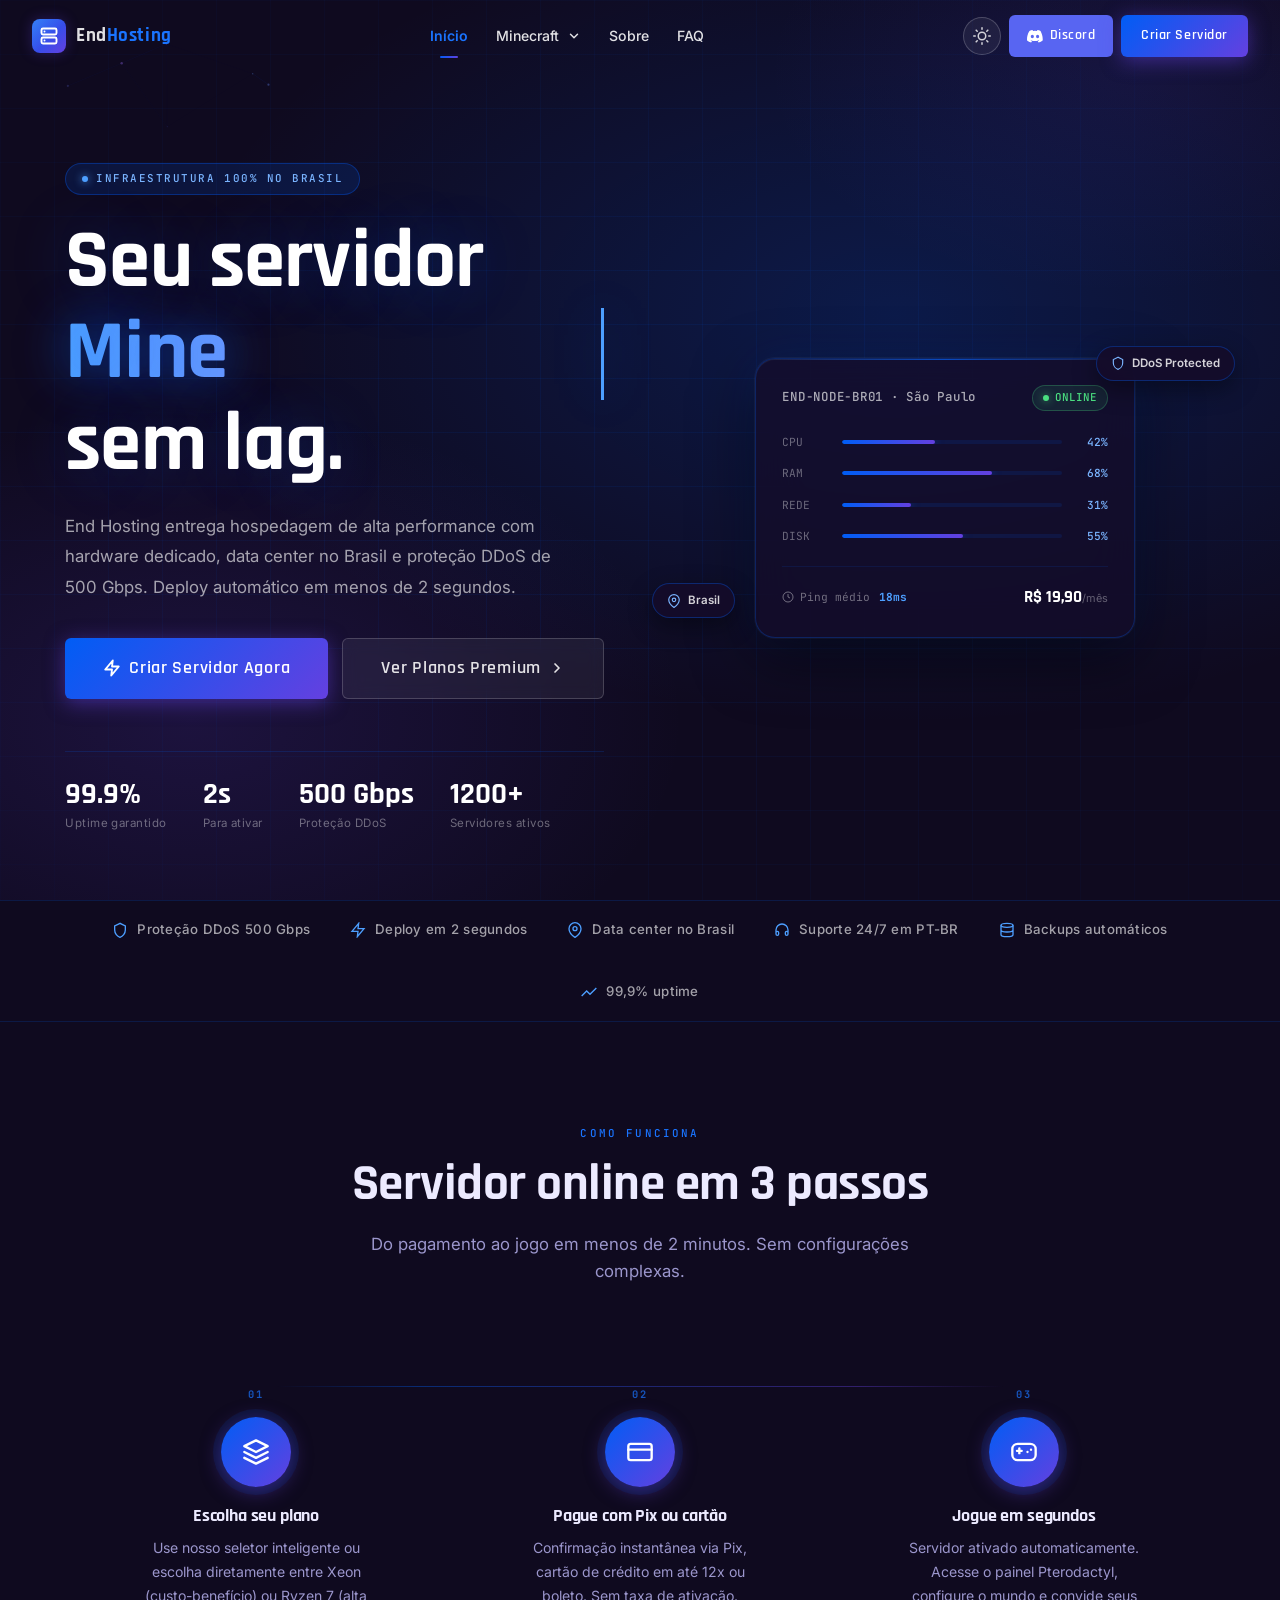
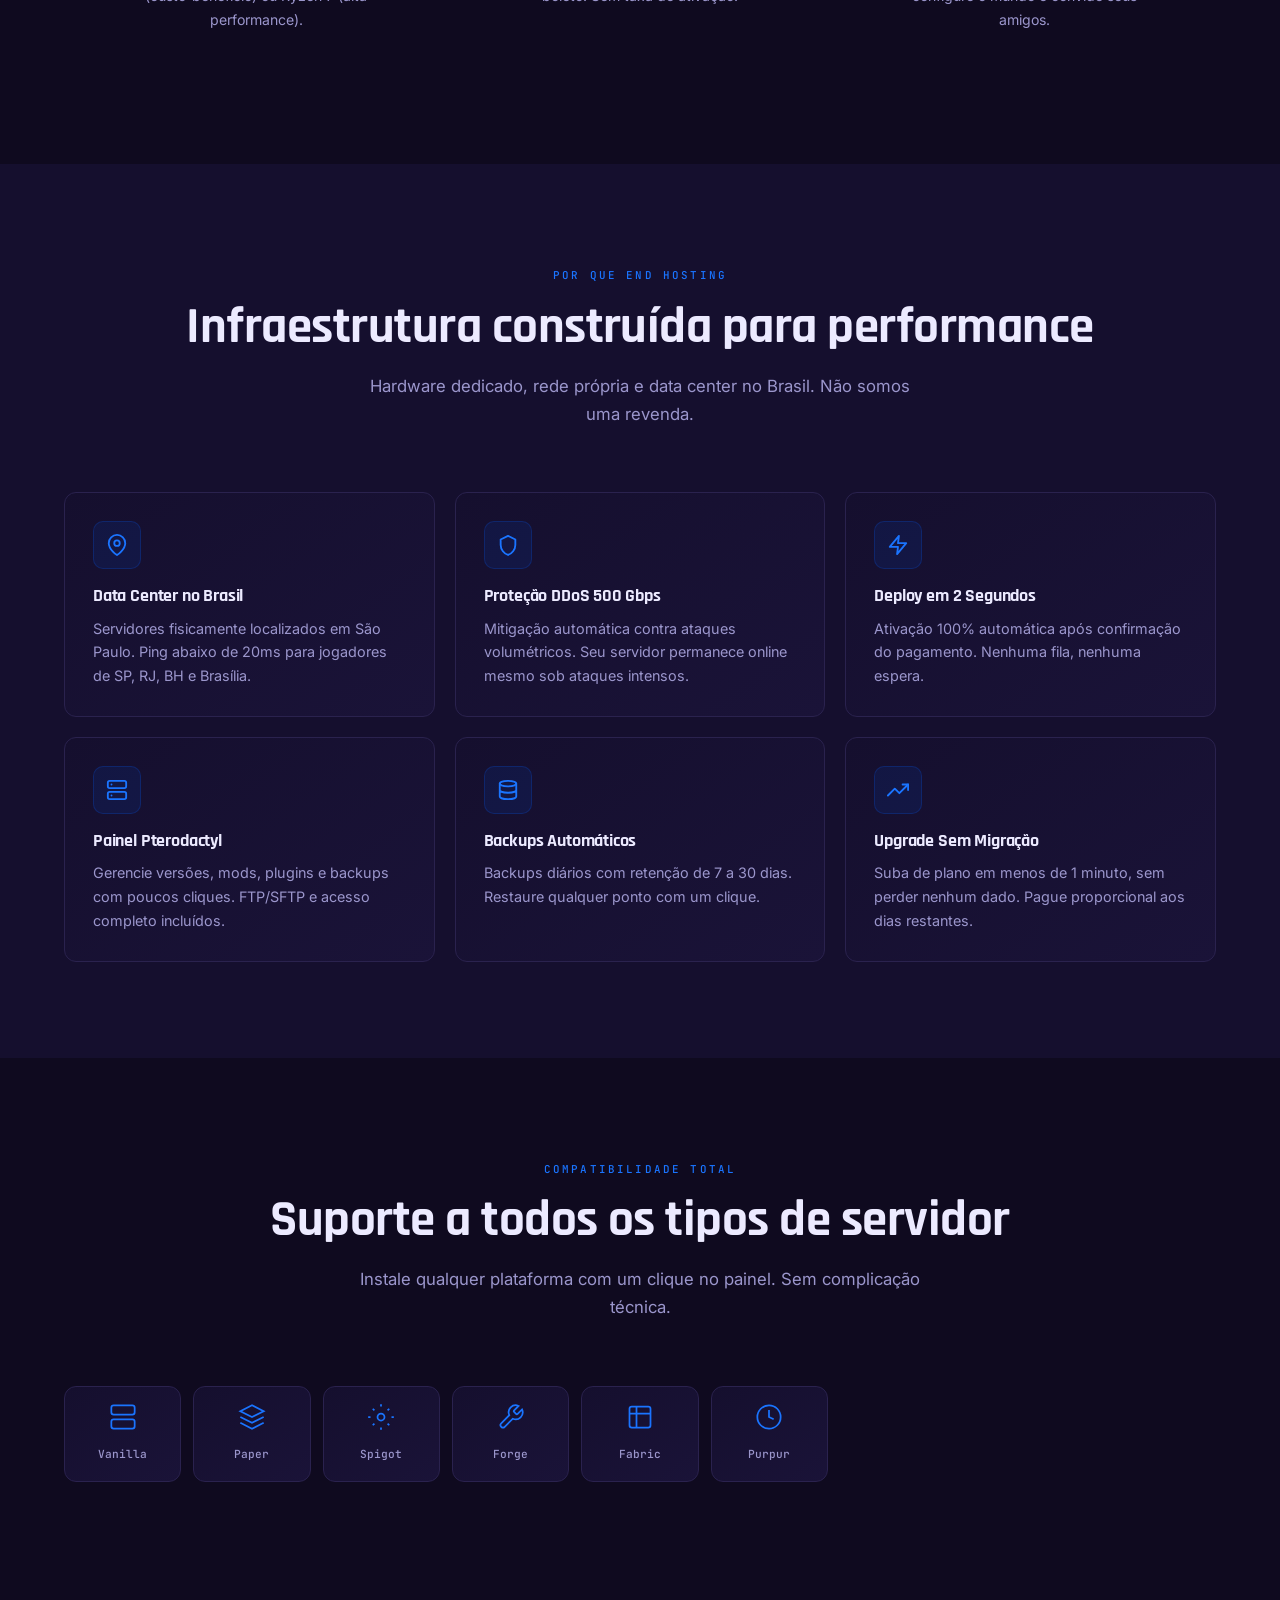
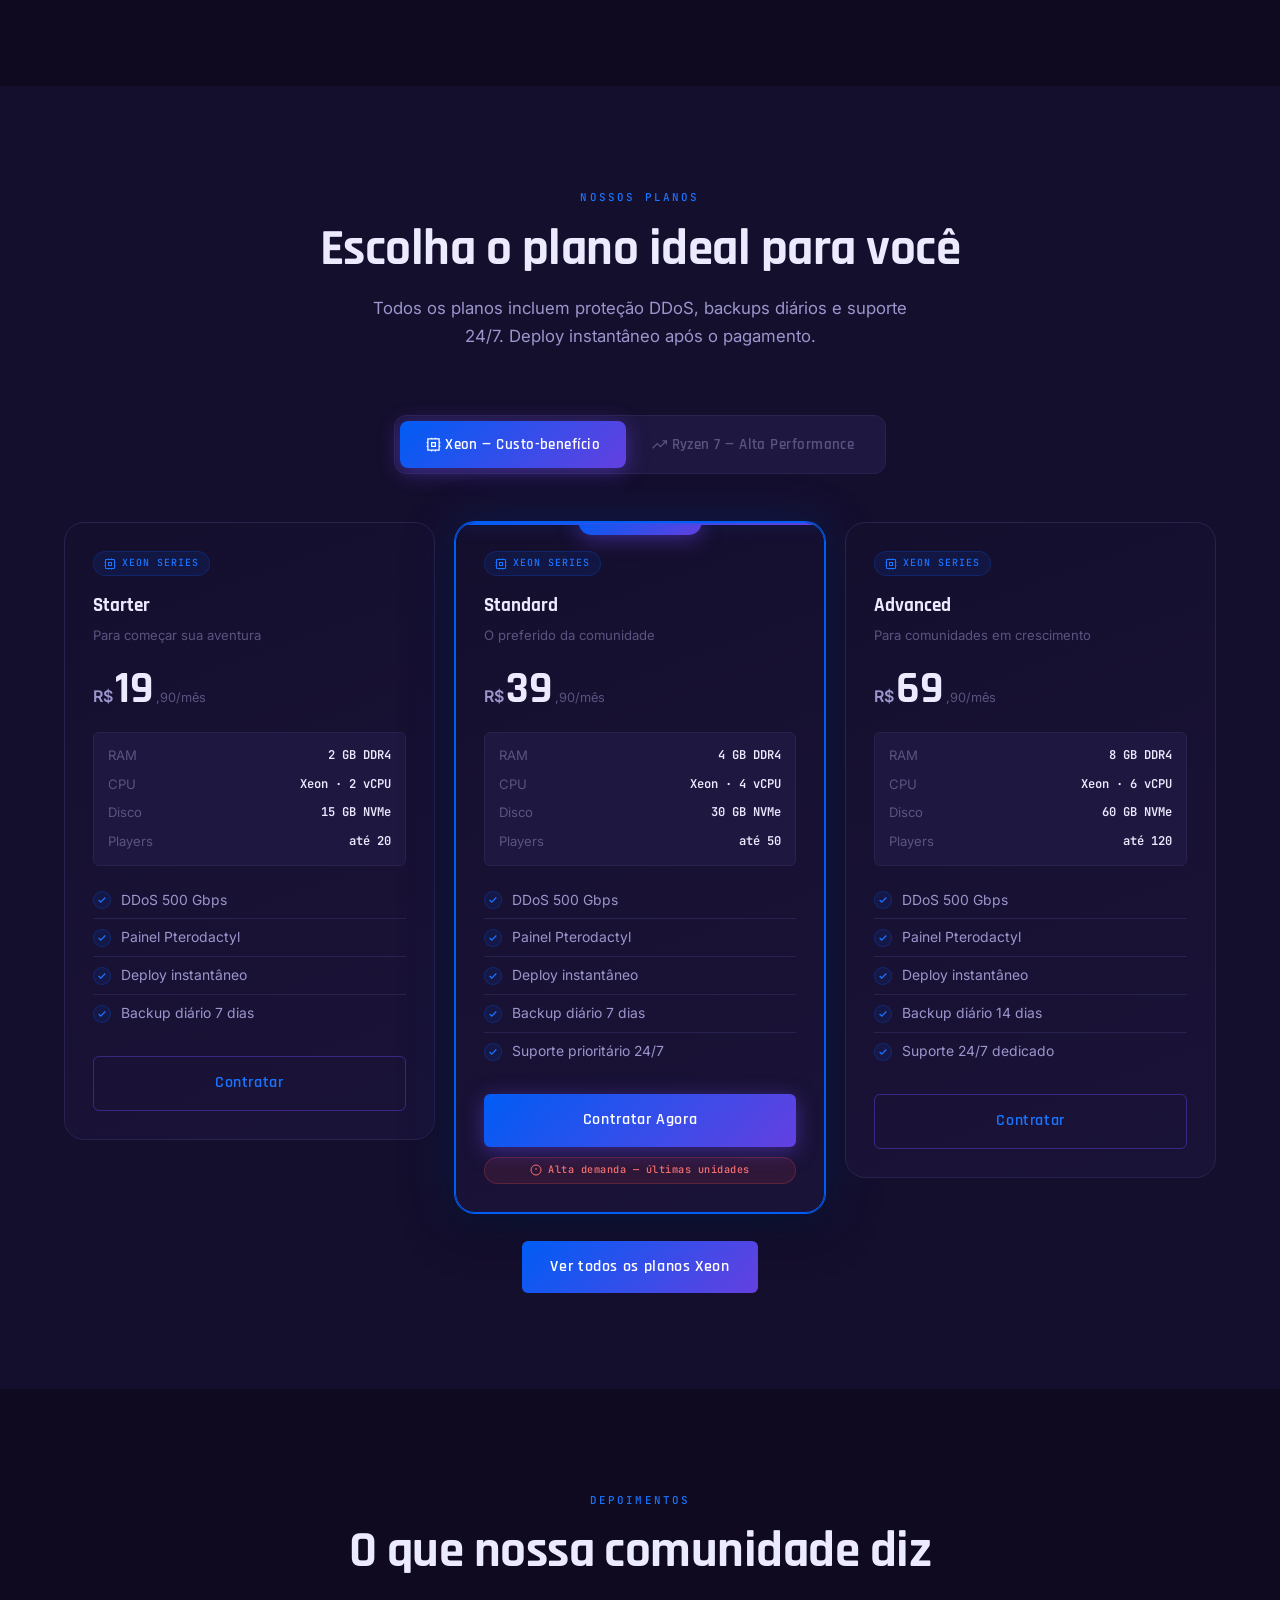
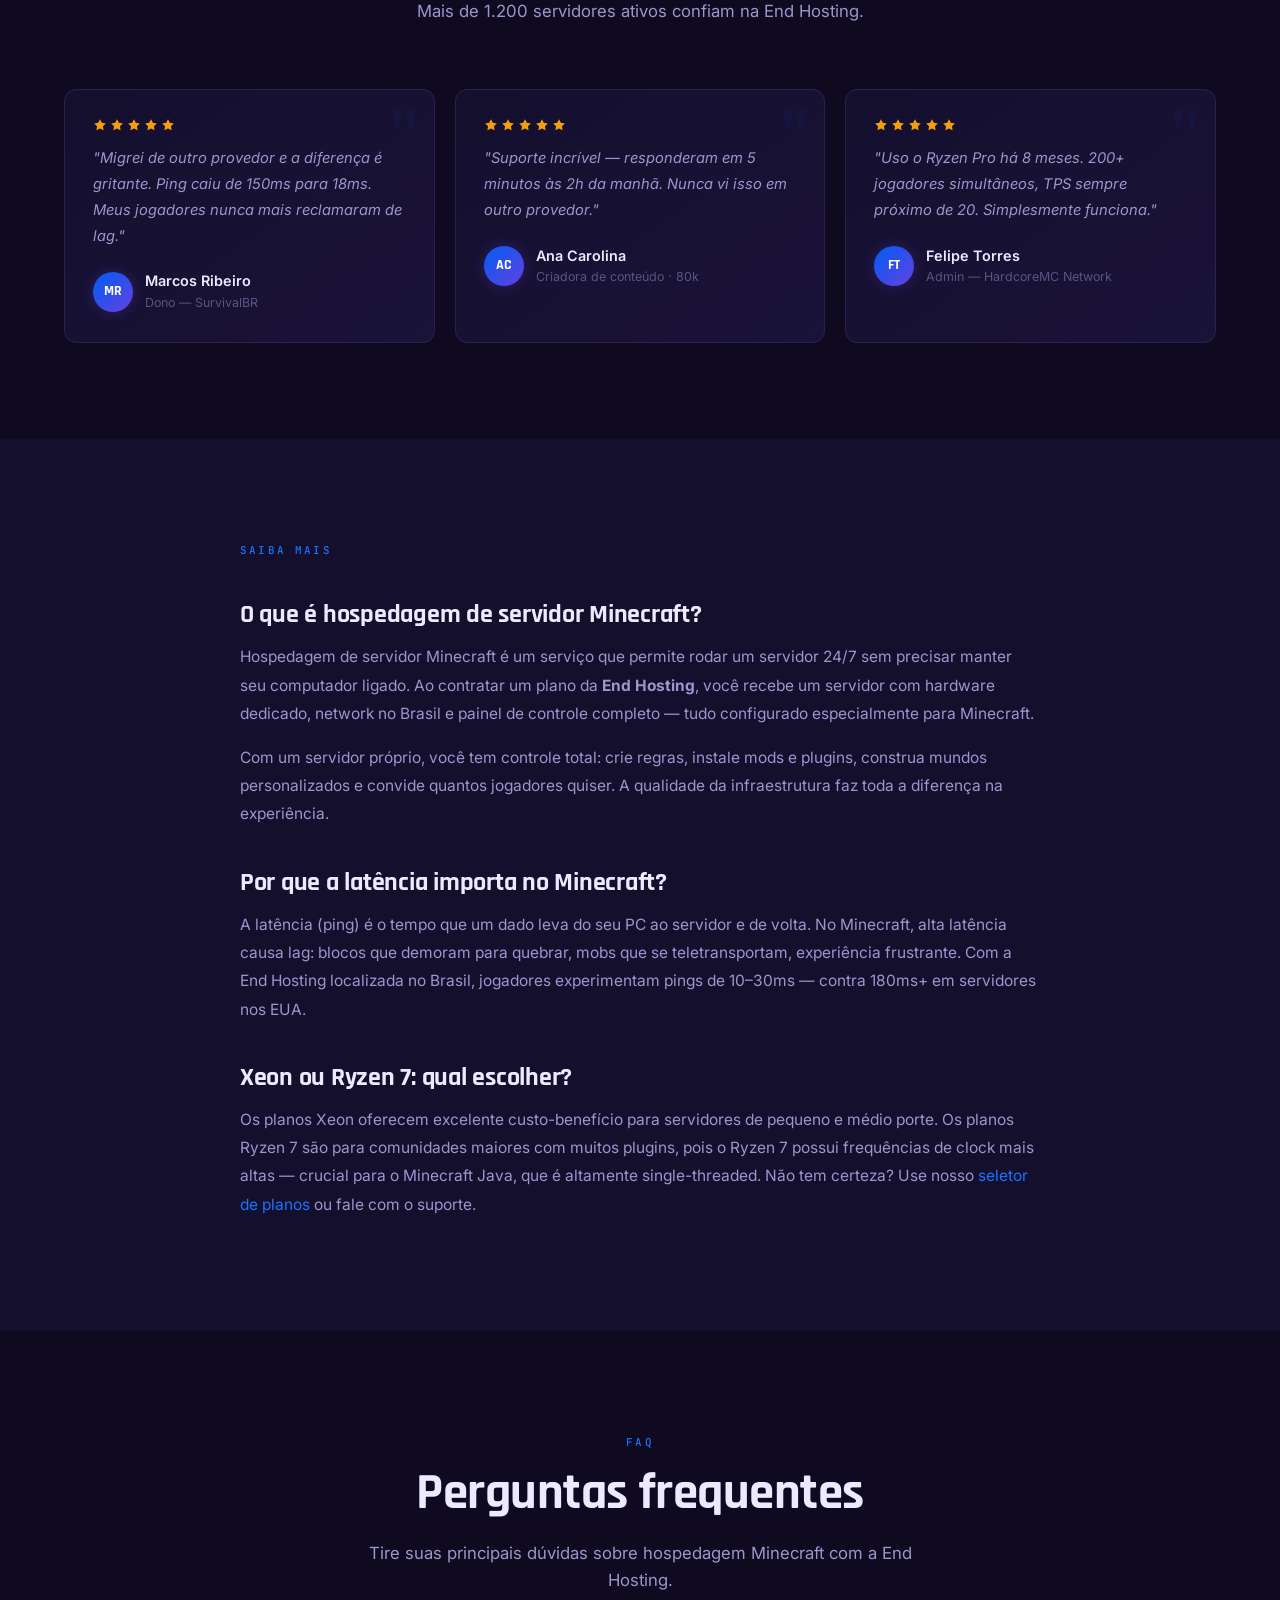
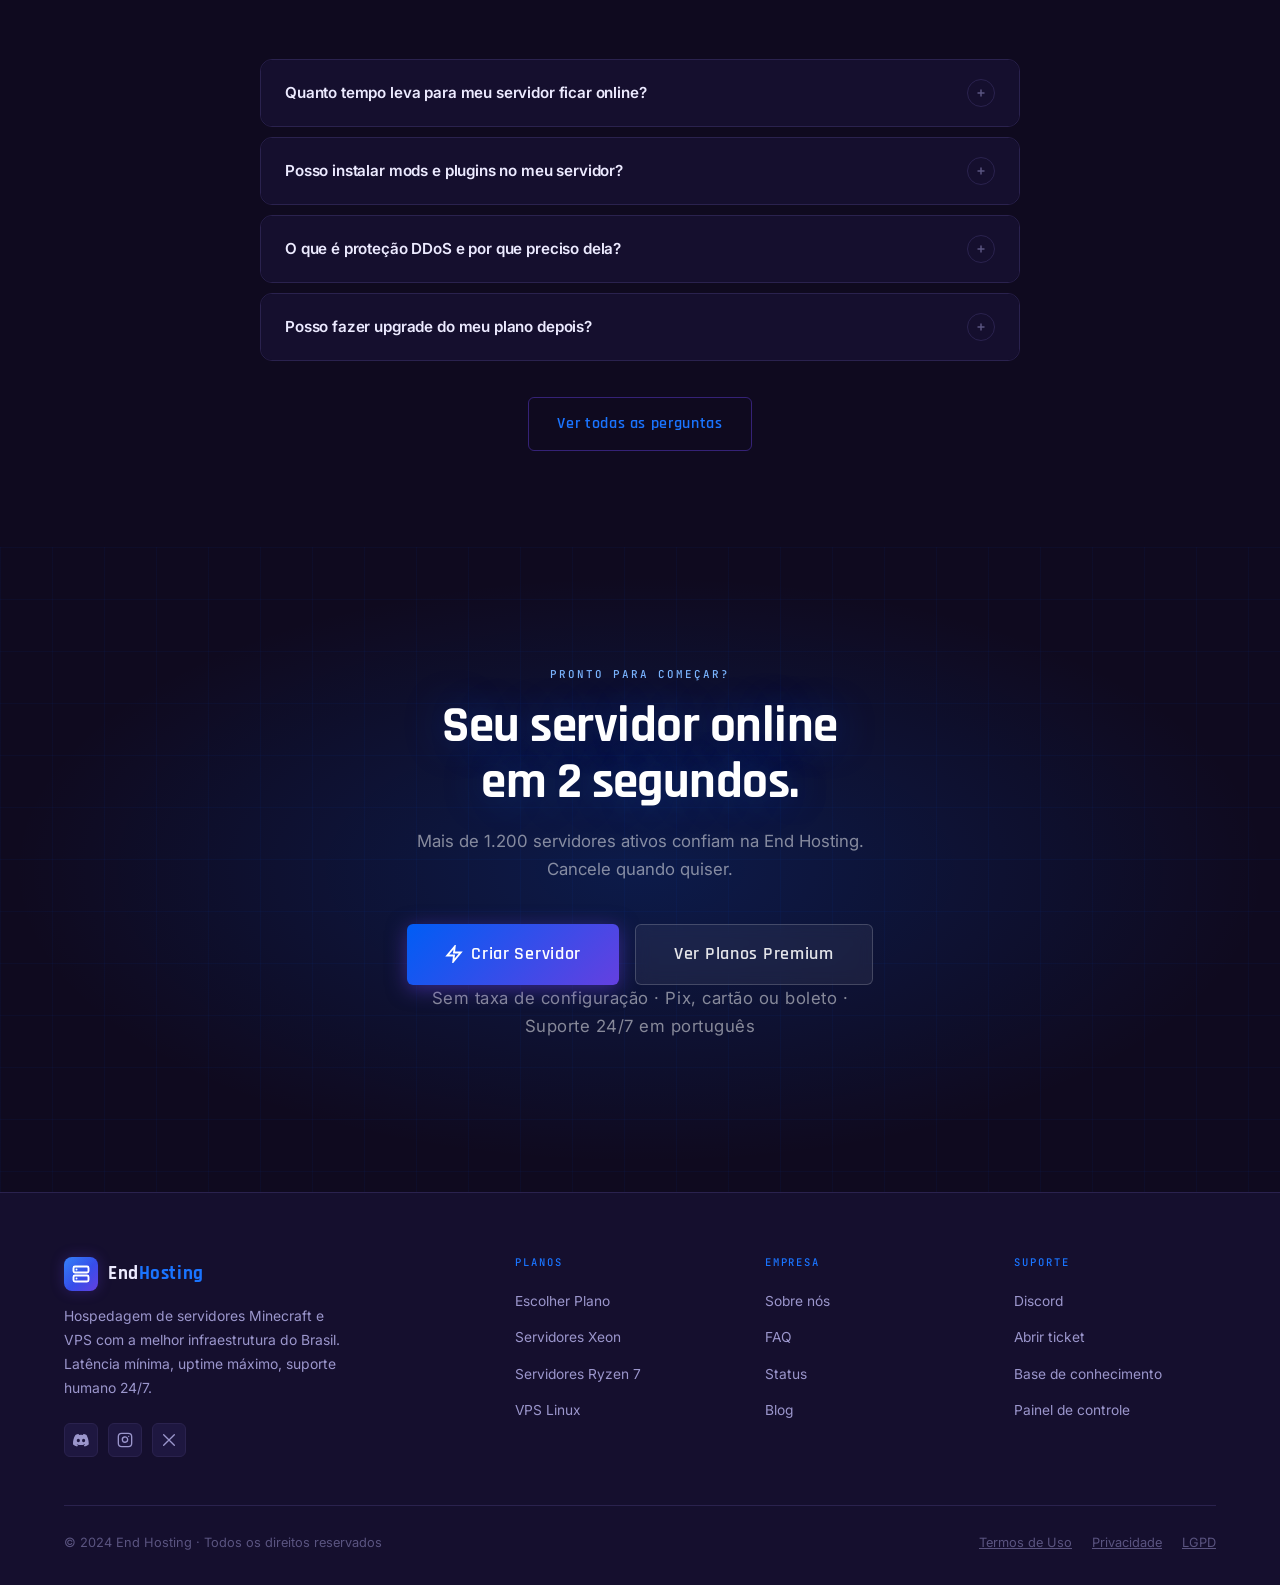
==== index.html @ ca413ace "Código inicial colocado o código gerado no claude + adicionar skill para facilitar o processo" ====
<!DOCTYPE html>
<html lang="pt-BR" data-theme="dark">
<head>
  <meta charset="UTF-8"/>
  <meta name="theme-color" content="#0f0a1f"/>
  <meta name="viewport" content="width=device-width, initial-scale=1.0"/>
  <title>End Hosting — Hospedagem de Servidores Minecraft e VPS no Brasil</title>
  <meta name="description" content="End Hosting oferece hospedagem de servidores Minecraft e VPS de alta performance no Brasil. Baixa latência, proteção DDoS 500 Gbps, deploy em 2 segundos. Comece agora."/>
  <meta name="keywords" content="hospedagem minecraft, servidor minecraft brasil, VPS brasil, hosting minecraft, end hosting"/>
  <meta property="og:title" content="End Hosting — Hospedagem Minecraft e VPS no Brasil"/>
  <meta property="og:description" content="Infraestrutura premium para servidores Minecraft e VPS com baixa latência no Brasil."/>
  <meta property="og:type" content="website"/>
  <link rel="canonical" href="https://endhosting.com.br/"/>
  <link rel="preconnect" href="https://fonts.googleapis.com"/>
  <link rel="preconnect" href="https://fonts.gstatic.com" crossorigin/>
  <link rel="stylesheet" href="css/style.css"/>
  <script type="application/ld+json">
  {
    "@context": "https://schema.org",
    "@type": "Organization",
    "name": "End Hosting",
    "url": "https://endhosting.com.br",
    "description": "Hospedagem de servidores Minecraft e VPS de alta performance no Brasil. Baixa latência, proteção DDoS 500 Gbps e deploy em 2 segundos.",
    "foundingDate": "2020",
    "areaServed": "BR",
    "contactPoint": {
      "@type": "ContactPoint",
      "contactType": "customer support",
      "availableLanguage": "Portuguese"
    },
    "sameAs": [
      "https://discord.gg/endhosting",
      "https://instagram.com/endhosting"
    ]
  }
  </script>
</head>
<body>

  <!-- Component slot: header loaded by JS -->
  <div id="scroll-bar" aria-hidden="true"></div>

<nav class="nav" role="navigation" aria-label="Navegação principal">
  <div class="nav-inner">

    <!-- Logo -->
    <a href="index.html" class="nav-logo" aria-label="End Hosting – Página inicial">
      <div class="nav-logo-mark" aria-hidden="true">
        <svg width="18" height="18" viewBox="0 0 24 24" fill="none" stroke="currentColor" stroke-width="2.5" stroke-linecap="round" stroke-linejoin="round">
          <rect x="2" y="2" width="20" height="8" rx="2"/><rect x="2" y="14" width="20" height="8" rx="2"/>
          <line x1="6" y1="6" x2="6.01" y2="6"/><line x1="6" y1="18" x2="6.01" y2="18"/>
        </svg>
      </div>
      <span class="nav-logo-text">End<span class="accent">Hosting</span></span>
    </a>

    <!-- Desktop links -->
    <ul class="nav-links" role="list">
      <li>
        <a href="index.html" class="nav-link">Início</a>
      </li>

      <!-- Dropdown: Hospedagem de Minecraft -->
      <li class="nav-dropdown">
        <a href="minecraft.html" class="nav-link" tabindex="0" aria-haspopup="true" aria-expanded="false">
          Minecraft
          <svg width="14" height="14" viewBox="0 0 24 24" fill="none" stroke="currentColor" stroke-width="2.5" stroke-linecap="round" stroke-linejoin="round" aria-hidden="true"><polyline points="6 9 12 15 18 9"/></svg>
        </a>
        <div class="dropdown-menu" role="menu">
          <a href="minecraft.html" class="dropdown-item" role="menuitem">
            <svg width="16" height="16" viewBox="0 0 24 24" fill="none" stroke="currentColor" stroke-width="2" stroke-linecap="round" stroke-linejoin="round"><path d="M21 10c0 7-9 13-9 13s-9-6-9-13a9 9 0 0 1 18 0z"/><circle cx="12" cy="10" r="3"/></svg>
            Escolher Plano
          </a>
          <div class="dropdown-divider"></div>
          <a href="planos-xeon.html" class="dropdown-item" role="menuitem">
            <svg width="16" height="16" viewBox="0 0 24 24" fill="none" stroke="currentColor" stroke-width="2" stroke-linecap="round" stroke-linejoin="round"><rect x="9" y="9" width="6" height="6"/><path d="M9 1v3M15 1v3M9 20v3M15 20v3M1 9h3M1 15h3M20 9h3M20 15h3M3 3l18 0 0 18H3z"/></svg>
            Planos Xeon
          </a>
          <a href="planos-ryzen7.html" class="dropdown-item" role="menuitem">
            <svg width="16" height="16" viewBox="0 0 24 24" fill="none" stroke="currentColor" stroke-width="2" stroke-linecap="round" stroke-linejoin="round"><polyline points="23 6 13.5 15.5 8.5 10.5 1 18"/><polyline points="17 6 23 6 23 12"/></svg>
            Planos Ryzen 7
          </a>
        </div>
      </li>

      <li><a href="sobre.html" class="nav-link">Sobre</a></li>
      <li><a href="faq.html"   class="nav-link">FAQ</a></li>
    </ul>

    <!-- Actions -->
    <div class="nav-actions">
      <button class="theme-btn" onclick="toggleTheme()" aria-label="Alternar tema">
        <svg width="18" height="18" viewBox="0 0 24 24" fill="none" stroke="currentColor" stroke-width="2" stroke-linecap="round" stroke-linejoin="round"><path d="M21 12.8A9 9 0 1 1 11.2 3a7 7 0 0 0 9.8 9.8z"/></svg>
      </button>

      <a href="https://discord.gg/endhosting" target="_blank" rel="noopener" class="btn-discord" aria-label="Entrar no Discord da End Hosting">
        <svg width="16" height="16" viewBox="0 0 24 24" fill="currentColor" aria-hidden="true"><path d="M20.3 4.4A19.2 19.2 0 0 0 15.6 3c-.2.4-.5 1-.7 1.4a17.8 17.8 0 0 0-5.8 0C8.9 4 8.5 3.4 8.3 3A19 19 0 0 0 3.7 4.4C.5 9.4-.3 14.2.1 18.9a19.4 19.4 0 0 0 6 3c.5-.7 1-1.4 1.3-2.2-.7-.3-1.4-.6-2-1l.5-.4c3.8 1.8 8 1.8 11.8 0l.5.4c-.7.4-1.3.8-2 1 .3.8.8 1.5 1.3 2.2 2.2-.7 4.3-1.8 6-3 .5-5.4-.9-10.1-3.2-14.5zM8 15.5c-1.3 0-2.3-1.2-2.3-2.6 0-1.4 1-2.6 2.3-2.6s2.3 1.1 2.3 2.6c0 1.4-1 2.6-2.3 2.6zm7.9 0c-1.3 0-2.3-1.2-2.3-2.6 0-1.4 1-2.6 2.3-2.6s2.3 1.1 2.3 2.6c0 1.4-1 2.6-2.3 2.6z"/></svg>
        Discord
      </a>

      <a href="minecraft.html" class="btn btn-primary btn-sm">Criar Servidor</a>

      <button class="hamburger" aria-expanded="false" aria-label="Abrir menu" aria-controls="mobile-menu">
        <span></span><span></span><span></span>
      </button>
    </div>
  </div>

  <!-- Mobile menu -->
  <nav class="mobile-menu" id="mobile-menu" aria-label="Menu mobile">
    <a href="index.html"         class="nav-link">Início</a>

    <div class="nav-link" style="cursor:default;opacity:0.55;font-size:0.72rem;letter-spacing:0.12em;text-transform:uppercase;font-family:'JetBrains Mono',monospace;padding:10px 16px 4px;">
      Minecraft
    </div>
    <div class="mobile-sub">
      <a href="minecraft.html"     class="nav-link">Escolher Plano</a>
      <a href="planos-xeon.html"   class="nav-link">Planos Xeon</a>
      <a href="planos-ryzen7.html" class="nav-link">Planos Ryzen 7</a>
    </div>

    <div class="mobile-menu-divider"></div>
    <a href="sobre.html"           class="nav-link">Sobre</a>
    <a href="faq.html"             class="nav-link">FAQ</a>

    <a href="https://discord.gg/endhosting" target="_blank" rel="noopener" class="btn-discord">
      <svg width="16" height="16" viewBox="0 0 24 24" fill="currentColor"><path d="M20.3 4.4A19.2 19.2 0 0 0 15.6 3c-.2.4-.5 1-.7 1.4a17.8 17.8 0 0 0-5.8 0C8.9 4 8.5 3.4 8.3 3A19 19 0 0 0 3.7 4.4C.5 9.4-.3 14.2.1 18.9a19.4 19.4 0 0 0 6 3c.5-.7 1-1.4 1.3-2.2-.7-.3-1.4-.6-2-1l.5-.4c3.8 1.8 8 1.8 11.8 0l.5.4c-.7.4-1.3.8-2 1 .3.8.8 1.5 1.3 2.2 2.2-.7 4.3-1.8 6-3 .5-5.4-.9-10.1-3.2-14.5zM8 15.5c-1.3 0-2.3-1.2-2.3-2.6 0-1.4 1-2.6 2.3-2.6s2.3 1.1 2.3 2.6c0 1.4-1 2.6-2.3 2.6zm7.9 0c-1.3 0-2.3-1.2-2.3-2.6 0-1.4 1-2.6 2.3-2.6s2.3 1.1 2.3 2.6c0 1.4-1 2.6-2.3 2.6z"/></svg>
      Entrar no Discord
    </a>
  </nav>
</nav>

  <!-- ════════════════════════════════════════
       HERO
  ════════════════════════════════════════ -->
  <section class="hero" aria-label="End Hosting — Hospedagem de alta performance">
    <canvas class="hero-canvas" id="hero-canvas" aria-hidden="true"></canvas>
    <div class="hero-grid" aria-hidden="true"></div>

    <div class="hero-content">
      <!-- Left -->
      <div class="hero-text">
        <div class="hero-eyebrow">
          <span class="dot" aria-hidden="true"></span>
          Infraestrutura 100% no Brasil
        </div>

        <h1>
          Seu servidor
          <span class="line-accent" id="typewriter">Minecraft</span>
          sem lag.
        </h1>

        <p class="hero-desc">
          End Hosting entrega hospedagem de alta performance com hardware dedicado, data center no Brasil e proteção DDoS de 500&nbsp;Gbps. Deploy automático em menos de 2&nbsp;segundos.
        </p>

        <div class="hero-actions">
          <a href="minecraft.html" class="btn btn-primary btn-lg">
            <svg width="18" height="18" viewBox="0 0 24 24" fill="none" stroke="currentColor" stroke-width="2.5" stroke-linecap="round" stroke-linejoin="round"><polygon points="13 2 3 14 12 14 11 22 21 10 12 10 13 2"/></svg>
            Criar Servidor Agora
          </a>
          <a href="planos-ryzen7.html" class="btn btn-ghost btn-lg">
            Ver Planos Premium
            <svg width="16" height="16" viewBox="0 0 24 24" fill="none" stroke="currentColor" stroke-width="2.5" stroke-linecap="round" stroke-linejoin="round"><polyline points="9 18 15 12 9 6"/></svg>
          </a>
        </div>

        <div class="hero-stats">
          <div class="hero-stat">
            <div class="hero-stat-value"><span data-count="99.9" data-suffix="%">0%</span></div>
            <div class="hero-stat-label">Uptime garantido</div>
          </div>
          <div class="hero-stat">
            <div class="hero-stat-value"><span data-count="2" data-suffix="s">&lt;2s</span></div>
            <div class="hero-stat-label">Para ativar</div>
          </div>
          <div class="hero-stat">
            <div class="hero-stat-value"><span data-count="500" data-suffix=" Gbps">0</span></div>
            <div class="hero-stat-label">Proteção DDoS</div>
          </div>
          <div class="hero-stat">
            <div class="hero-stat-value"><span data-count="1200" data-suffix="+">0+</span></div>
            <div class="hero-stat-label">Servidores ativos</div>
          </div>
        </div>
      </div>

      <!-- Right: server widget -->
      <div class="hero-visual" aria-hidden="true">
        <div class="server-widget">
          <div class="widget-head">
            <span class="widget-title">END-NODE-BR01 · São Paulo</span>
            <div class="widget-status">
              <span class="status-dot"></span> ONLINE
            </div>
          </div>
          <div class="widget-metrics">
            <div class="w-metric">
              <span class="w-metric-label">CPU</span>
              <div class="w-metric-bar"><div class="w-metric-fill" style="width:42%"></div></div>
              <span class="w-metric-val">42%</span>
            </div>
            <div class="w-metric">
              <span class="w-metric-label">RAM</span>
              <div class="w-metric-bar"><div class="w-metric-fill" style="width:68%"></div></div>
              <span class="w-metric-val">68%</span>
            </div>
            <div class="w-metric">
              <span class="w-metric-label">REDE</span>
              <div class="w-metric-bar"><div class="w-metric-fill" style="width:31%"></div></div>
              <span class="w-metric-val">31%</span>
            </div>
            <div class="w-metric">
              <span class="w-metric-label">DISK</span>
              <div class="w-metric-bar"><div class="w-metric-fill" style="width:55%"></div></div>
              <span class="w-metric-val">55%</span>
            </div>
          </div>
          <div class="widget-footer">
            <div class="widget-ping">
              <svg width="12" height="12" viewBox="0 0 24 24" fill="none" stroke="currentColor" stroke-width="2"><circle cx="12" cy="12" r="10"/><polyline points="12 6 12 12 16 14"/></svg>
              Ping médio <strong>18ms</strong>
            </div>
            <div class="widget-price">R$&nbsp;19,90<span>/mês</span></div>
          </div>
        </div>

        <div class="widget-float widget-float-1">
          <svg width="14" height="14" viewBox="0 0 24 24" fill="none" stroke="currentColor" stroke-width="2"><path d="M12 2L4 6v6c0 5 3.8 9.7 8 10.9C16.2 21.7 20 17 20 12V6L12 2z"/></svg>
          DDoS Protected
        </div>
        <div class="widget-float widget-float-2">
          <svg width="14" height="14" viewBox="0 0 24 24" fill="none" stroke="currentColor" stroke-width="2"><path d="M21 10c0 7-9 13-9 13s-9-6-9-13a9 9 0 0 1 18 0z"/><circle cx="12" cy="10" r="3"/></svg>
          Brasil
        </div>
      </div>
    </div>
  </section>

  <!-- Trust Bar -->
  <div class="trust-bar" role="complementary">
    <div class="container">
      <ul class="trust-items">
        <li class="trust-item">
          <svg width="16" height="16" viewBox="0 0 24 24" fill="none" stroke="currentColor" stroke-width="2"><path d="M12 2L4 6v6c0 5 3.8 9.7 8 10.9C16.2 21.7 20 17 20 12V6L12 2z"/></svg>
          Proteção DDoS 500 Gbps
        </li>
        <li class="trust-item">
          <svg width="16" height="16" viewBox="0 0 24 24" fill="none" stroke="currentColor" stroke-width="2"><polygon points="13 2 3 14 12 14 11 22 21 10 12 10 13 2"/></svg>
          Deploy em 2 segundos
        </li>
        <li class="trust-item">
          <svg width="16" height="16" viewBox="0 0 24 24" fill="none" stroke="currentColor" stroke-width="2"><path d="M21 10c0 7-9 13-9 13s-9-6-9-13a9 9 0 0 1 18 0z"/><circle cx="12" cy="10" r="3"/></svg>
          Data center no Brasil
        </li>
        <li class="trust-item">
          <svg width="16" height="16" viewBox="0 0 24 24" fill="none" stroke="currentColor" stroke-width="2"><path d="M3 18v-6a9 9 0 0 1 18 0v6M3 18a2 2 0 1 0 4 0v-2a2 2 0 1 0-4 0v2zm14-2a2 2 0 1 1 4 0v2a2 2 0 1 1-4 0v-2z"/></svg>
          Suporte 24/7 em PT-BR
        </li>
        <li class="trust-item">
          <svg width="16" height="16" viewBox="0 0 24 24" fill="none" stroke="currentColor" stroke-width="2"><ellipse cx="12" cy="5" rx="9" ry="3"/><path d="M3 5v14c0 1.7 4 3 9 3s9-1.3 9-3V5M3 12c0 1.7 4 3 9 3s9-1.3 9-3"/></svg>
          Backups automáticos
        </li>
        <li class="trust-item">
          <svg width="16" height="16" viewBox="0 0 24 24" fill="none" stroke="currentColor" stroke-width="2"><polyline points="23 6 13.5 15.5 8.5 10.5 1 18"/></svg>
          99,9% uptime
        </li>
      </ul>
    </div>
  </div>

  <!-- ════════════════════════════════════════
       HOW IT WORKS
  ════════════════════════════════════════ -->
  <section class="section" aria-labelledby="how-heading">
    <div class="container">
      <div class="section-header fade-up">
        <span class="label">Como funciona</span>
        <h2 id="how-heading">Servidor online em 3 passos</h2>
        <p>Do pagamento ao jogo em menos de 2 minutos. Sem configurações complexas.</p>
      </div>

      <div class="steps-grid stagger">
        <div class="step-card">
          <div class="step-num">01</div>
          <div class="step-icon">
            <svg width="28" height="28" viewBox="0 0 24 24" fill="none" stroke="currentColor" stroke-width="2" stroke-linecap="round" stroke-linejoin="round"><polygon points="12 2 2 7 12 12 22 7 12 2"/><polyline points="2 17 12 22 22 17"/><polyline points="2 12 12 17 22 12"/></svg>
          </div>
          <h3>Escolha seu plano</h3>
          <p>Use nosso seletor inteligente ou escolha diretamente entre Xeon (custo-benefício) ou Ryzen 7 (alta performance).</p>
        </div>
        <div class="step-card">
          <div class="step-num">02</div>
          <div class="step-icon">
            <svg width="28" height="28" viewBox="0 0 24 24" fill="none" stroke="currentColor" stroke-width="2" stroke-linecap="round" stroke-linejoin="round"><rect x="2" y="5" width="20" height="14" rx="2"/><line x1="2" y1="10" x2="22" y2="10"/></svg>
          </div>
          <h3>Pague com Pix ou cartão</h3>
          <p>Confirmação instantânea via Pix, cartão de crédito em até 12x ou boleto. Sem taxa de ativação.</p>
        </div>
        <div class="step-card">
          <div class="step-num">03</div>
          <div class="step-icon">
            <svg width="28" height="28" viewBox="0 0 24 24" fill="none" stroke="currentColor" stroke-width="2" stroke-linecap="round" stroke-linejoin="round"><line x1="6" y1="11" x2="10" y2="11"/><line x1="8" y1="9" x2="8" y2="13"/><line x1="15" y1="12" x2="15.01" y2="12"/><line x1="18" y1="10" x2="18.01" y2="10"/><path d="M17.3 5H6.7C4.1 5 2 7 2 9.5v5C2 17 4.1 19 6.7 19h10.6C19.9 19 22 17 22 14.5v-5C22 7 19.9 5 17.3 5z"/></svg>
          </div>
          <h3>Jogue em segundos</h3>
          <p>Servidor ativado automaticamente. Acesse o painel Pterodactyl, configure o mundo e convide seus amigos.</p>
        </div>
      </div>
    </div>
  </section>

  <!-- ════════════════════════════════════════
       BENEFITS
  ════════════════════════════════════════ -->
  <section class="section" style="background:var(--bg-surface)" aria-labelledby="benefits-heading">
    <div class="container">
      <div class="section-header fade-up">
        <span class="label">Por que End Hosting</span>
        <h2 id="benefits-heading">Infraestrutura construída para performance</h2>
        <p>Hardware dedicado, rede própria e data center no Brasil. Não somos uma revenda.</p>
      </div>

      <div class="features-grid stagger">
        <div class="feature-card">
          <div class="feature-icon">
            <svg width="22" height="22" viewBox="0 0 24 24" fill="none" stroke="currentColor" stroke-width="2" stroke-linecap="round" stroke-linejoin="round"><path d="M21 10c0 7-9 13-9 13s-9-6-9-13a9 9 0 0 1 18 0z"/><circle cx="12" cy="10" r="3"/></svg>
          </div>
          <h3>Data Center no Brasil</h3>
          <p>Servidores fisicamente localizados em São Paulo. Ping abaixo de 20ms para jogadores de SP, RJ, BH e Brasília.</p>
        </div>
        <div class="feature-card">
          <div class="feature-icon">
            <svg width="22" height="22" viewBox="0 0 24 24" fill="none" stroke="currentColor" stroke-width="2" stroke-linecap="round" stroke-linejoin="round"><path d="M12 2L4 6v6c0 5 3.8 9.7 8 10.9C16.2 21.7 20 17 20 12V6L12 2z"/></svg>
          </div>
          <h3>Proteção DDoS 500 Gbps</h3>
          <p>Mitigação automática contra ataques volumétricos. Seu servidor permanece online mesmo sob ataques intensos.</p>
        </div>
        <div class="feature-card">
          <div class="feature-icon">
            <svg width="22" height="22" viewBox="0 0 24 24" fill="none" stroke="currentColor" stroke-width="2" stroke-linecap="round" stroke-linejoin="round"><polygon points="13 2 3 14 12 14 11 22 21 10 12 10 13 2"/></svg>
          </div>
          <h3>Deploy em 2 Segundos</h3>
          <p>Ativação 100% automática após confirmação do pagamento. Nenhuma fila, nenhuma espera.</p>
        </div>
        <div class="feature-card">
          <div class="feature-icon">
            <svg width="22" height="22" viewBox="0 0 24 24" fill="none" stroke="currentColor" stroke-width="2" stroke-linecap="round" stroke-linejoin="round"><rect x="2" y="2" width="20" height="8" rx="2"/><rect x="2" y="14" width="20" height="8" rx="2"/><line x1="6" y1="6" x2="6.01" y2="6"/><line x1="6" y1="18" x2="6.01" y2="18"/></svg>
          </div>
          <h3>Painel Pterodactyl</h3>
          <p>Gerencie versões, mods, plugins e backups com poucos cliques. FTP/SFTP e acesso completo incluídos.</p>
        </div>
        <div class="feature-card">
          <div class="feature-icon">
            <svg width="22" height="22" viewBox="0 0 24 24" fill="none" stroke="currentColor" stroke-width="2" stroke-linecap="round" stroke-linejoin="round"><ellipse cx="12" cy="5" rx="9" ry="3"/><path d="M3 5v14c0 1.7 4 3 9 3s9-1.3 9-3V5M3 12c0 1.7 4 3 9 3s9-1.3 9-3"/></svg>
          </div>
          <h3>Backups Automáticos</h3>
          <p>Backups diários com retenção de 7 a 30 dias. Restaure qualquer ponto com um clique.</p>
        </div>
        <div class="feature-card">
          <div class="feature-icon">
            <svg width="22" height="22" viewBox="0 0 24 24" fill="none" stroke="currentColor" stroke-width="2" stroke-linecap="round" stroke-linejoin="round"><polyline points="23 6 13.5 15.5 8.5 10.5 1 18"/><polyline points="17 6 23 6 23 12"/></svg>
          </div>
          <h3>Upgrade Sem Migração</h3>
          <p>Suba de plano em menos de 1 minuto, sem perder nenhum dado. Pague proporcional aos dias restantes.</p>
        </div>
      </div>
    </div>
  </section>

  <!-- ════════════════════════════════════════
       COMPATIBILITY
  ════════════════════════════════════════ -->
  <section class="section" aria-labelledby="compat-heading">
    <div class="container">
      <div class="section-header fade-up">
        <span class="label">Compatibilidade Total</span>
        <h2 id="compat-heading">Suporte a todos os tipos de servidor</h2>
        <p>Instale qualquer plataforma com um clique no painel. Sem complicação técnica.</p>
      </div>
      <div class="compat-grid stagger">
        <div class="compat-card">
          <svg width="28" height="28" viewBox="0 0 24 24" fill="none" stroke="currentColor" stroke-width="1.5"><rect x="2" y="2" width="20" height="8" rx="2"/><rect x="2" y="14" width="20" height="8" rx="2"/></svg>
          <span>Vanilla</span>
        </div>
        <div class="compat-card">
          <svg width="28" height="28" viewBox="0 0 24 24" fill="none" stroke="currentColor" stroke-width="1.5"><polygon points="12 2 2 7 12 12 22 7 12 2"/><polyline points="2 17 12 22 22 17"/><polyline points="2 12 12 17 22 12"/></svg>
          <span>Paper</span>
        </div>
        <div class="compat-card">
          <svg width="28" height="28" viewBox="0 0 24 24" fill="none" stroke="currentColor" stroke-width="1.5"><circle cx="12" cy="12" r="3"/><path d="M19.07 4.93l-1.41 1.41M4.93 4.93l1.41 1.41M4.93 19.07l1.41-1.41M19.07 19.07l-1.41-1.41M1 12h2M21 12h2M12 1v2M12 21v2"/></svg>
          <span>Spigot</span>
        </div>
        <div class="compat-card">
          <svg width="28" height="28" viewBox="0 0 24 24" fill="none" stroke="currentColor" stroke-width="1.5"><path d="M14.7 6.3a1 1 0 0 0 0 1.4l1.6 1.6a1 1 0 0 0 1.4 0l3.77-3.77a6 6 0 0 1-7.94 7.94l-6.91 6.91a2.12 2.12 0 0 1-3-3l6.91-6.91a6 6 0 0 1 7.94-7.94l-3.76 3.76z"/></svg>
          <span>Forge</span>
        </div>
        <div class="compat-card">
          <svg width="28" height="28" viewBox="0 0 24 24" fill="none" stroke="currentColor" stroke-width="1.5"><path d="M9 3H5a2 2 0 0 0-2 2v4m6-6h10a2 2 0 0 1 2 2v4M9 3v18m0 0h10a2 2 0 0 0 2-2V9M9 21H5a2 2 0 0 1-2-2V9m0 0h18"/></svg>
          <span>Fabric</span>
        </div>
        <div class="compat-card">
          <svg width="28" height="28" viewBox="0 0 24 24" fill="none" stroke="currentColor" stroke-width="1.5"><circle cx="12" cy="12" r="10"/><polyline points="12 6 12 12 16 14"/></svg>
          <span>Purpur</span>
        </div>
        <div class="compat-card">
          <svg width="28" height="28" viewBox="0 0 24 24" fill="none" stroke="currentColor" stroke-width="1.5"><circle cx="12" cy="12" r="10"/><line x1="2" y1="12" x2="22" y2="12"/><path d="M12 2a15.3 15.3 0 0 1 4 10 15.3 15.3 0 0 1-4 10 15.3 15.3 0 0 1-4-10 15.3 15.3 0 0 1 4-10z"/></svg>
          <span>BungeeCord</span>
        </div>
        <div class="compat-card">
          <svg width="28" height="28" viewBox="0 0 24 24" fill="none" stroke="currentColor" stroke-width="1.5"><path d="M22 12H2M22 12l-4-4M22 12l-4 4"/></svg>
          <span>Velocity</span>
        </div>
        <div class="compat-card">
          <svg width="28" height="28" viewBox="0 0 24 24" fill="none" stroke="currentColor" stroke-width="1.5"><rect x="2" y="3" width="20" height="14" rx="2"/><line x1="8" y1="21" x2="16" y2="21"/><line x1="12" y1="17" x2="12" y2="21"/></svg>
          <span>Bedrock</span>
        </div>
        <div class="compat-card">
          <svg width="28" height="28" viewBox="0 0 24 24" fill="none" stroke="currentColor" stroke-width="1.5"><path d="M12 22s8-4 8-10V5l-8-3-8 3v7c0 6 8 10 8 10z"/></svg>
          <span>NeoForge</span>
        </div>
        <div class="compat-card">
          <svg width="28" height="28" viewBox="0 0 24 24" fill="none" stroke="currentColor" stroke-width="1.5"><polyline points="16 18 22 12 16 6"/><polyline points="8 6 2 12 8 18"/></svg>
          <span>Waterfall</span>
        </div>
        <div class="compat-card compat-more">
          <svg width="22" height="22" viewBox="0 0 24 24" fill="none" stroke="currentColor" stroke-width="2"><circle cx="12" cy="12" r="10"/><line x1="12" y1="8" x2="12" y2="16"/><line x1="8" y1="12" x2="16" y2="12"/></svg>
          <span>Mais opções</span>
        </div>
      </div>
    </div>
  </section>

  <!-- ════════════════════════════════════════
       PLANS
  ════════════════════════════════════════ -->
  <section class="section" style="background:var(--bg-surface)" aria-labelledby="plans-heading">
    <div class="container">
      <div class="section-header fade-up">
        <span class="label">Nossos Planos</span>
        <h2 id="plans-heading">Escolha o plano ideal para você</h2>
        <p>Todos os planos incluem proteção DDoS, backups diários e suporte 24/7. Deploy instantâneo após o pagamento.</p>
      </div>

      <div class="plan-switcher fade-up">
        <button class="plan-tab active" data-target="xeon">
          <svg width="15" height="15" viewBox="0 0 24 24" fill="none" stroke="currentColor" stroke-width="2"><rect x="9" y="9" width="6" height="6"/><path d="M9 1v3M15 1v3M9 20v3M15 20v3M1 9h3M1 15h3M20 9h3M20 15h3M3 3l18 0 0 18H3z"/></svg>
          Xeon — Custo-benefício
        </button>
        <button class="plan-tab" data-target="ryzen">
          <svg width="15" height="15" viewBox="0 0 24 24" fill="none" stroke="currentColor" stroke-width="2"><polyline points="23 6 13.5 15.5 8.5 10.5 1 18"/><polyline points="17 6 23 6 23 12"/></svg>
          Ryzen 7 — Alta Performance
        </button>
      </div>

      <!-- Xeon group -->
      <div class="plan-group" data-group="xeon">
        <div class="plans-grid stagger">
          <div class="plan-card">
            <div class="plan-type">
              <svg width="12" height="12" viewBox="0 0 24 24" fill="none" stroke="currentColor" stroke-width="2"><rect x="9" y="9" width="6" height="6"/><path d="M9 1v3M15 1v3M9 20v3M15 20v3M1 9h3M1 15h3M20 9h3M20 15h3M3 3l18 0 0 18H3z"/></svg>
              Xeon Series
            </div>
            <div class="plan-name">Starter</div>
            <div class="plan-tag">Para começar sua aventura</div>
            <div class="plan-price"><span class="curr">R$</span><span class="amt">19</span><span class="per">,90/mês</span></div>
            <div class="plan-specs">
              <div class="spec-row"><span class="spec-k">RAM</span>     <span class="spec-v">2 GB DDR4</span></div>
              <div class="spec-row"><span class="spec-k">CPU</span>     <span class="spec-v">Xeon · 2 vCPU</span></div>
              <div class="spec-row"><span class="spec-k">Disco</span>  <span class="spec-v">15 GB NVMe</span></div>
              <div class="spec-row"><span class="spec-k">Players</span><span class="spec-v">até 20</span></div>
            </div>
            <ul class="plan-features">
              <li class="plan-feat"><span class="chk"><svg width="10" height="10" viewBox="0 0 24 24" fill="none" stroke="currentColor" stroke-width="3"><polyline points="20 6 9 17 4 12"/></svg></span>DDoS 500 Gbps</li>
              <li class="plan-feat"><span class="chk"><svg width="10" height="10" viewBox="0 0 24 24" fill="none" stroke="currentColor" stroke-width="3"><polyline points="20 6 9 17 4 12"/></svg></span>Painel Pterodactyl</li>
              <li class="plan-feat"><span class="chk"><svg width="10" height="10" viewBox="0 0 24 24" fill="none" stroke="currentColor" stroke-width="3"><polyline points="20 6 9 17 4 12"/></svg></span>Deploy instantâneo</li>
              <li class="plan-feat"><span class="chk"><svg width="10" height="10" viewBox="0 0 24 24" fill="none" stroke="currentColor" stroke-width="3"><polyline points="20 6 9 17 4 12"/></svg></span>Backup diário 7 dias</li>
            </ul>
            <a href="planos-xeon.html" class="btn btn-secondary btn-block">Contratar</a>
          </div>

          <div class="plan-card featured">
            <div class="plan-badge">Mais Popular</div>
            <div class="plan-type"><svg width="12" height="12" viewBox="0 0 24 24" fill="none" stroke="currentColor" stroke-width="2"><rect x="9" y="9" width="6" height="6"/><path d="M9 1v3M15 1v3M9 20v3M15 20v3M1 9h3M1 15h3M20 9h3M20 15h3M3 3l18 0 0 18H3z"/></svg>Xeon Series</div>
            <div class="plan-name">Standard</div>
            <div class="plan-tag">O preferido da comunidade</div>
            <div class="plan-price"><span class="curr">R$</span><span class="amt">39</span><span class="per">,90/mês</span></div>
            <div class="plan-specs">
              <div class="spec-row"><span class="spec-k">RAM</span>     <span class="spec-v">4 GB DDR4</span></div>
              <div class="spec-row"><span class="spec-k">CPU</span>     <span class="spec-v">Xeon · 4 vCPU</span></div>
              <div class="spec-row"><span class="spec-k">Disco</span>  <span class="spec-v">30 GB NVMe</span></div>
              <div class="spec-row"><span class="spec-k">Players</span><span class="spec-v">até 50</span></div>
            </div>
            <ul class="plan-features">
              <li class="plan-feat"><span class="chk"><svg width="10" height="10" viewBox="0 0 24 24" fill="none" stroke="currentColor" stroke-width="3"><polyline points="20 6 9 17 4 12"/></svg></span>DDoS 500 Gbps</li>
              <li class="plan-feat"><span class="chk"><svg width="10" height="10" viewBox="0 0 24 24" fill="none" stroke="currentColor" stroke-width="3"><polyline points="20 6 9 17 4 12"/></svg></span>Painel Pterodactyl</li>
              <li class="plan-feat"><span class="chk"><svg width="10" height="10" viewBox="0 0 24 24" fill="none" stroke="currentColor" stroke-width="3"><polyline points="20 6 9 17 4 12"/></svg></span>Deploy instantâneo</li>
              <li class="plan-feat"><span class="chk"><svg width="10" height="10" viewBox="0 0 24 24" fill="none" stroke="currentColor" stroke-width="3"><polyline points="20 6 9 17 4 12"/></svg></span>Backup diário 7 dias</li>
              <li class="plan-feat"><span class="chk"><svg width="10" height="10" viewBox="0 0 24 24" fill="none" stroke="currentColor" stroke-width="3"><polyline points="20 6 9 17 4 12"/></svg></span>Suporte prioritário 24/7</li>
            </ul>
            <a href="planos-xeon.html" class="btn btn-primary btn-block">Contratar Agora</a>
            <div class="urgency">
              <svg width="12" height="12" viewBox="0 0 24 24" fill="none" stroke="currentColor" stroke-width="2"><circle cx="12" cy="12" r="10"/><line x1="12" y1="8" x2="12" y2="12"/><line x1="12" y1="16" x2="12.01" y2="16"/></svg>
              Alta demanda — últimas unidades
            </div>
          </div>

          <div class="plan-card">
            <div class="plan-type"><svg width="12" height="12" viewBox="0 0 24 24" fill="none" stroke="currentColor" stroke-width="2"><rect x="9" y="9" width="6" height="6"/><path d="M9 1v3M15 1v3M9 20v3M15 20v3M1 9h3M1 15h3M20 9h3M20 15h3M3 3l18 0 0 18H3z"/></svg>Xeon Series</div>
            <div class="plan-name">Advanced</div>
            <div class="plan-tag">Para comunidades em crescimento</div>
            <div class="plan-price"><span class="curr">R$</span><span class="amt">69</span><span class="per">,90/mês</span></div>
            <div class="plan-specs">
              <div class="spec-row"><span class="spec-k">RAM</span>     <span class="spec-v">8 GB DDR4</span></div>
              <div class="spec-row"><span class="spec-k">CPU</span>     <span class="spec-v">Xeon · 6 vCPU</span></div>
              <div class="spec-row"><span class="spec-k">Disco</span>  <span class="spec-v">60 GB NVMe</span></div>
              <div class="spec-row"><span class="spec-k">Players</span><span class="spec-v">até 120</span></div>
            </div>
            <ul class="plan-features">
              <li class="plan-feat"><span class="chk"><svg width="10" height="10" viewBox="0 0 24 24" fill="none" stroke="currentColor" stroke-width="3"><polyline points="20 6 9 17 4 12"/></svg></span>DDoS 500 Gbps</li>
              <li class="plan-feat"><span class="chk"><svg width="10" height="10" viewBox="0 0 24 24" fill="none" stroke="currentColor" stroke-width="3"><polyline points="20 6 9 17 4 12"/></svg></span>Painel Pterodactyl</li>
              <li class="plan-feat"><span class="chk"><svg width="10" height="10" viewBox="0 0 24 24" fill="none" stroke="currentColor" stroke-width="3"><polyline points="20 6 9 17 4 12"/></svg></span>Deploy instantâneo</li>
              <li class="plan-feat"><span class="chk"><svg width="10" height="10" viewBox="0 0 24 24" fill="none" stroke="currentColor" stroke-width="3"><polyline points="20 6 9 17 4 12"/></svg></span>Backup diário 14 dias</li>
              <li class="plan-feat"><span class="chk"><svg width="10" height="10" viewBox="0 0 24 24" fill="none" stroke="currentColor" stroke-width="3"><polyline points="20 6 9 17 4 12"/></svg></span>Suporte 24/7 dedicado</li>
            </ul>
            <a href="planos-xeon.html" class="btn btn-secondary btn-block">Contratar</a>
          </div>
        </div>
        <div style="text-align:center;margin-top:28px;" class="fade-up">
          <a href="planos-xeon.html" class="btn btn-dark">Ver todos os planos Xeon</a>
        </div>
      </div>

      <!-- Ryzen group (hidden by default) -->
      <div class="plan-group" data-group="ryzen" style="display:none">
        <div class="plans-grid stagger">
          <div class="plan-card">
            <div class="plan-type"><svg width="12" height="12" viewBox="0 0 24 24" fill="none" stroke="currentColor" stroke-width="2"><polyline points="23 6 13.5 15.5 8.5 10.5 1 18"/></svg>Ryzen 7 Series</div>
            <div class="plan-name">Ryzen Starter</div>
            <div class="plan-tag">Performance premium acessível</div>
            <div class="plan-price"><span class="curr">R$</span><span class="amt">59</span><span class="per">,90/mês</span></div>
            <div class="plan-specs">
              <div class="spec-row"><span class="spec-k">RAM</span>     <span class="spec-v">4 GB DDR5</span></div>
              <div class="spec-row"><span class="spec-k">CPU</span>     <span class="spec-v">Ryzen 7 · 2 vCPU</span></div>
              <div class="spec-row"><span class="spec-k">Disco</span>  <span class="spec-v">40 GB NVMe Gen4</span></div>
              <div class="spec-row"><span class="spec-k">Players</span><span class="spec-v">até 60</span></div>
            </div>
            <ul class="plan-features">
              <li class="plan-feat"><span class="chk"><svg width="10" height="10" viewBox="0 0 24 24" fill="none" stroke="currentColor" stroke-width="3"><polyline points="20 6 9 17 4 12"/></svg></span>DDoS 500 Gbps</li>
              <li class="plan-feat"><span class="chk"><svg width="10" height="10" viewBox="0 0 24 24" fill="none" stroke="currentColor" stroke-width="3"><polyline points="20 6 9 17 4 12"/></svg></span>Ryzen 7 5.4GHz boost</li>
              <li class="plan-feat"><span class="chk"><svg width="10" height="10" viewBox="0 0 24 24" fill="none" stroke="currentColor" stroke-width="3"><polyline points="20 6 9 17 4 12"/></svg></span>RAM DDR5 alta velocidade</li>
              <li class="plan-feat"><span class="chk"><svg width="10" height="10" viewBox="0 0 24 24" fill="none" stroke="currentColor" stroke-width="3"><polyline points="20 6 9 17 4 12"/></svg></span>Backup diário 7 dias</li>
            </ul>
            <a href="planos-ryzen7.html" class="btn btn-secondary btn-block">Contratar</a>
          </div>

          <div class="plan-card featured">
            <div class="plan-badge">Alta Performance</div>
            <div class="plan-type"><svg width="12" height="12" viewBox="0 0 24 24" fill="none" stroke="currentColor" stroke-width="2"><polyline points="23 6 13.5 15.5 8.5 10.5 1 18"/></svg>Ryzen 7 Series</div>
            <div class="plan-name">Ryzen Pro</div>
            <div class="plan-tag">Favorito dos grandes servidores</div>
            <div class="plan-price"><span class="curr">R$</span><span class="amt">99</span><span class="per">,90/mês</span></div>
            <div class="plan-specs">
              <div class="spec-row"><span class="spec-k">RAM</span>     <span class="spec-v">8 GB DDR5</span></div>
              <div class="spec-row"><span class="spec-k">CPU</span>     <span class="spec-v">Ryzen 7 · 4 vCPU</span></div>
              <div class="spec-row"><span class="spec-k">Disco</span>  <span class="spec-v">80 GB NVMe Gen4</span></div>
              <div class="spec-row"><span class="spec-k">Players</span><span class="spec-v">até 150</span></div>
            </div>
            <ul class="plan-features">
              <li class="plan-feat"><span class="chk"><svg width="10" height="10" viewBox="0 0 24 24" fill="none" stroke="currentColor" stroke-width="3"><polyline points="20 6 9 17 4 12"/></svg></span>DDoS 500 Gbps</li>
              <li class="plan-feat"><span class="chk"><svg width="10" height="10" viewBox="0 0 24 24" fill="none" stroke="currentColor" stroke-width="3"><polyline points="20 6 9 17 4 12"/></svg></span>Ryzen 7 5.4GHz boost</li>
              <li class="plan-feat"><span class="chk"><svg width="10" height="10" viewBox="0 0 24 24" fill="none" stroke="currentColor" stroke-width="3"><polyline points="20 6 9 17 4 12"/></svg></span>IP dedicado incluído</li>
              <li class="plan-feat"><span class="chk"><svg width="10" height="10" viewBox="0 0 24 24" fill="none" stroke="currentColor" stroke-width="3"><polyline points="20 6 9 17 4 12"/></svg></span>Backup diário 14 dias</li>
              <li class="plan-feat"><span class="chk"><svg width="10" height="10" viewBox="0 0 24 24" fill="none" stroke="currentColor" stroke-width="3"><polyline points="20 6 9 17 4 12"/></svg></span>Suporte prioritário 24/7</li>
            </ul>
            <a href="planos-ryzen7.html" class="btn btn-primary btn-block">Contratar Agora</a>
            <div class="urgency"><svg width="12" height="12" viewBox="0 0 24 24" fill="none" stroke="currentColor" stroke-width="2"><circle cx="12" cy="12" r="10"/><line x1="12" y1="8" x2="12" y2="12"/><line x1="12" y1="16" x2="12.01" y2="16"/></svg>Poucas vagas disponíveis</div>
          </div>

          <div class="plan-card">
            <div class="plan-type"><svg width="12" height="12" viewBox="0 0 24 24" fill="none" stroke="currentColor" stroke-width="2"><polyline points="23 6 13.5 15.5 8.5 10.5 1 18"/></svg>Ryzen 7 Series</div>
            <div class="plan-name">Ryzen Elite</div>
            <div class="plan-tag">Para networks e grandes comunidades</div>
            <div class="plan-price"><span class="curr">R$</span><span class="amt">179</span><span class="per">,90/mês</span></div>
            <div class="plan-specs">
              <div class="spec-row"><span class="spec-k">RAM</span>     <span class="spec-v">16 GB DDR5</span></div>
              <div class="spec-row"><span class="spec-k">CPU</span>     <span class="spec-v">Ryzen 7 · 8 vCPU</span></div>
              <div class="spec-row"><span class="spec-k">Disco</span>  <span class="spec-v">160 GB NVMe Gen4</span></div>
              <div class="spec-row"><span class="spec-k">Players</span><span class="spec-v">300+</span></div>
            </div>
            <ul class="plan-features">
              <li class="plan-feat"><span class="chk"><svg width="10" height="10" viewBox="0 0 24 24" fill="none" stroke="currentColor" stroke-width="3"><polyline points="20 6 9 17 4 12"/></svg></span>DDoS 500 Gbps</li>
              <li class="plan-feat"><span class="chk"><svg width="10" height="10" viewBox="0 0 24 24" fill="none" stroke="currentColor" stroke-width="3"><polyline points="20 6 9 17 4 12"/></svg></span>Ryzen 7 5.4GHz boost</li>
              <li class="plan-feat"><span class="chk"><svg width="10" height="10" viewBox="0 0 24 24" fill="none" stroke="currentColor" stroke-width="3"><polyline points="20 6 9 17 4 12"/></svg></span>2 IPs dedicados</li>
              <li class="plan-feat"><span class="chk"><svg width="10" height="10" viewBox="0 0 24 24" fill="none" stroke="currentColor" stroke-width="3"><polyline points="20 6 9 17 4 12"/></svg></span>Backup diário 30 dias</li>
              <li class="plan-feat"><span class="chk"><svg width="10" height="10" viewBox="0 0 24 24" fill="none" stroke="currentColor" stroke-width="3"><polyline points="20 6 9 17 4 12"/></svg></span>Gerente de conta exclusivo</li>
            </ul>
            <a href="planos-ryzen7.html" class="btn btn-secondary btn-block">Contratar</a>
          </div>
        </div>
        <div style="text-align:center;margin-top:28px;" class="fade-up">
          <a href="planos-ryzen7.html" class="btn btn-dark">Ver todos os planos Ryzen 7</a>
        </div>
      </div>
    </div>
  </section>

  <!-- ════════════════════════════════════════
       TESTIMONIALS
  ════════════════════════════════════════ -->
  <section class="section" aria-labelledby="testimonials-heading">
    <div class="container">
      <div class="section-header fade-up">
        <span class="label">Depoimentos</span>
        <h2 id="testimonials-heading">O que nossa comunidade diz</h2>
        <p>Mais de 1.200 servidores ativos confiam na End Hosting.</p>
      </div>
      <div class="testimonials-grid stagger">
        <div class="testimonial-card">
          <div class="stars">
            <svg width="14" height="14" viewBox="0 0 24 24" fill="currentColor"><polygon points="12 2 15.1 8.3 22 9.3 17 14.1 18.2 21 12 17.8 5.8 21 7 14.1 2 9.3 8.9 8.3 12 2"/></svg>
            <svg width="14" height="14" viewBox="0 0 24 24" fill="currentColor"><polygon points="12 2 15.1 8.3 22 9.3 17 14.1 18.2 21 12 17.8 5.8 21 7 14.1 2 9.3 8.9 8.3 12 2"/></svg>
            <svg width="14" height="14" viewBox="0 0 24 24" fill="currentColor"><polygon points="12 2 15.1 8.3 22 9.3 17 14.1 18.2 21 12 17.8 5.8 21 7 14.1 2 9.3 8.9 8.3 12 2"/></svg>
            <svg width="14" height="14" viewBox="0 0 24 24" fill="currentColor"><polygon points="12 2 15.1 8.3 22 9.3 17 14.1 18.2 21 12 17.8 5.8 21 7 14.1 2 9.3 8.9 8.3 12 2"/></svg>
            <svg width="14" height="14" viewBox="0 0 24 24" fill="currentColor"><polygon points="12 2 15.1 8.3 22 9.3 17 14.1 18.2 21 12 17.8 5.8 21 7 14.1 2 9.3 8.9 8.3 12 2"/></svg>
          </div>
          <p class="testimonial-text">"Migrei de outro provedor e a diferença é gritante. Ping caiu de 150ms para 18ms. Meus jogadores nunca mais reclamaram de lag."</p>
          <div class="t-author">
            <div class="t-avatar">MR</div>
            <div><div class="t-name">Marcos Ribeiro</div><div class="t-role">Dono — SurvivalBR</div></div>
          </div>
        </div>
        <div class="testimonial-card">
          <div class="stars">
            <svg width="14" height="14" viewBox="0 0 24 24" fill="currentColor"><polygon points="12 2 15.1 8.3 22 9.3 17 14.1 18.2 21 12 17.8 5.8 21 7 14.1 2 9.3 8.9 8.3 12 2"/></svg>
            <svg width="14" height="14" viewBox="0 0 24 24" fill="currentColor"><polygon points="12 2 15.1 8.3 22 9.3 17 14.1 18.2 21 12 17.8 5.8 21 7 14.1 2 9.3 8.9 8.3 12 2"/></svg>
            <svg width="14" height="14" viewBox="0 0 24 24" fill="currentColor"><polygon points="12 2 15.1 8.3 22 9.3 17 14.1 18.2 21 12 17.8 5.8 21 7 14.1 2 9.3 8.9 8.3 12 2"/></svg>
            <svg width="14" height="14" viewBox="0 0 24 24" fill="currentColor"><polygon points="12 2 15.1 8.3 22 9.3 17 14.1 18.2 21 12 17.8 5.8 21 7 14.1 2 9.3 8.9 8.3 12 2"/></svg>
            <svg width="14" height="14" viewBox="0 0 24 24" fill="currentColor"><polygon points="12 2 15.1 8.3 22 9.3 17 14.1 18.2 21 12 17.8 5.8 21 7 14.1 2 9.3 8.9 8.3 12 2"/></svg>
          </div>
          <p class="testimonial-text">"Suporte incrível — responderam em 5 minutos às 2h da manhã. Nunca vi isso em outro provedor."</p>
          <div class="t-author">
            <div class="t-avatar">AC</div>
            <div><div class="t-name">Ana Carolina</div><div class="t-role">Criadora de conteúdo · 80k</div></div>
          </div>
        </div>
        <div class="testimonial-card">
          <div class="stars">
            <svg width="14" height="14" viewBox="0 0 24 24" fill="currentColor"><polygon points="12 2 15.1 8.3 22 9.3 17 14.1 18.2 21 12 17.8 5.8 21 7 14.1 2 9.3 8.9 8.3 12 2"/></svg>
            <svg width="14" height="14" viewBox="0 0 24 24" fill="currentColor"><polygon points="12 2 15.1 8.3 22 9.3 17 14.1 18.2 21 12 17.8 5.8 21 7 14.1 2 9.3 8.9 8.3 12 2"/></svg>
            <svg width="14" height="14" viewBox="0 0 24 24" fill="currentColor"><polygon points="12 2 15.1 8.3 22 9.3 17 14.1 18.2 21 12 17.8 5.8 21 7 14.1 2 9.3 8.9 8.3 12 2"/></svg>
            <svg width="14" height="14" viewBox="0 0 24 24" fill="currentColor"><polygon points="12 2 15.1 8.3 22 9.3 17 14.1 18.2 21 12 17.8 5.8 21 7 14.1 2 9.3 8.9 8.3 12 2"/></svg>
            <svg width="14" height="14" viewBox="0 0 24 24" fill="currentColor"><polygon points="12 2 15.1 8.3 22 9.3 17 14.1 18.2 21 12 17.8 5.8 21 7 14.1 2 9.3 8.9 8.3 12 2"/></svg>
          </div>
          <p class="testimonial-text">"Uso o Ryzen Pro há 8 meses. 200+ jogadores simultâneos, TPS sempre próximo de 20. Simplesmente funciona."</p>
          <div class="t-author">
            <div class="t-avatar">FT</div>
            <div><div class="t-name">Felipe Torres</div><div class="t-role">Admin — HardcoreMC Network</div></div>
          </div>
        </div>
      </div>
    </div>
  </section>

  <!-- ════════════════════════════════════════
       SEO CONTENT
  ════════════════════════════════════════ -->
  <section class="section" style="background:var(--bg-surface)" aria-labelledby="content-heading">
    <div class="container">
      <div class="content-art">
        <div class="fade-up">
          <span class="label">Saiba mais</span>
          <h2 id="content-heading">O que é hospedagem de servidor Minecraft?</h2>
          <p>Hospedagem de servidor Minecraft é um serviço que permite rodar um servidor 24/7 sem precisar manter seu computador ligado. Ao contratar um plano da <strong>End Hosting</strong>, você recebe um servidor com hardware dedicado, network no Brasil e painel de controle completo — tudo configurado especialmente para Minecraft.</p>
          <p>Com um servidor próprio, você tem controle total: crie regras, instale mods e plugins, construa mundos personalizados e convide quantos jogadores quiser. A qualidade da infraestrutura faz toda a diferença na experiência.</p>
        </div>
        <div class="fade-up">
          <h2>Por que a latência importa no Minecraft?</h2>
          <p>A latência (ping) é o tempo que um dado leva do seu PC ao servidor e de volta. No Minecraft, alta latência causa lag: blocos que demoram para quebrar, mobs que se teletransportam, experiência frustrante. Com a End Hosting localizada no Brasil, jogadores experimentam pings de 10–30ms — contra 180ms+ em servidores nos EUA.</p>
        </div>
        <div class="fade-up">
          <h2>Xeon ou Ryzen 7: qual escolher?</h2>
          <p>Os planos Xeon oferecem excelente custo-benefício para servidores de pequeno e médio porte. Os planos Ryzen 7 são para comunidades maiores com muitos plugins, pois o Ryzen 7 possui frequências de clock mais altas — crucial para o Minecraft Java, que é altamente single-threaded. Não tem certeza? Use nosso <a href="minecraft.html" style="color:var(--blue-light)">seletor de planos</a> ou fale com o suporte.</p>
        </div>
      </div>
    </div>
  </section>

  <!-- ════════════════════════════════════════
       FAQ PREVIEW
  ════════════════════════════════════════ -->
  <section class="section" aria-labelledby="faq-home">
    <div class="container">
      <div class="section-header fade-up">
        <span class="label">FAQ</span>
        <h2 id="faq-home">Perguntas frequentes</h2>
        <p>Tire suas principais dúvidas sobre hospedagem Minecraft com a End Hosting.</p>
      </div>

      <div class="faq-list fade-up">
        <div class="faq-item">
          <div class="faq-q"><h4>Quanto tempo leva para meu servidor ficar online?</h4><div class="faq-icon-wrap"><svg width="12" height="12" viewBox="0 0 24 24" fill="none" stroke="currentColor" stroke-width="3"><line x1="12" y1="5" x2="12" y2="19"/><line x1="5" y1="12" x2="19" y2="12"/></svg></div></div>
          <div class="faq-a"><div class="faq-a-inner">Após a confirmação do pagamento, seu servidor é ativado automaticamente em menos de 2 segundos. Você receberá os dados de acesso por e-mail imediatamente. Pagamentos via Pix têm confirmação instantânea.</div></div>
        </div>
        <div class="faq-item">
          <div class="faq-q"><h4>Posso instalar mods e plugins no meu servidor?</h4><div class="faq-icon-wrap"><svg width="12" height="12" viewBox="0 0 24 24" fill="none" stroke="currentColor" stroke-width="3"><line x1="12" y1="5" x2="12" y2="19"/><line x1="5" y1="12" x2="19" y2="12"/></svg></div></div>
          <div class="faq-a"><div class="faq-a-inner">Sim! Nosso painel Pterodactyl suporta Paper, Spigot, Forge, Fabric e muito mais com um clique. Você tem acesso FTP/SFTP completo para enviar qualquer arquivo.</div></div>
        </div>
        <div class="faq-item">
          <div class="faq-q"><h4>O que é proteção DDoS e por que preciso dela?</h4><div class="faq-icon-wrap"><svg width="12" height="12" viewBox="0 0 24 24" fill="none" stroke="currentColor" stroke-width="3"><line x1="12" y1="5" x2="12" y2="19"/><line x1="5" y1="12" x2="19" y2="12"/></svg></div></div>
          <div class="faq-a"><div class="faq-a-inner">Um ataque DDoS tenta derrubar seu servidor enviando tráfego excessivo. Nossa proteção de 500 Gbps filtra o tráfego malicioso automaticamente, mantendo seu servidor online mesmo sob ataques intensos.</div></div>
        </div>
        <div class="faq-item">
          <div class="faq-q"><h4>Posso fazer upgrade do meu plano depois?</h4><div class="faq-icon-wrap"><svg width="12" height="12" viewBox="0 0 24 24" fill="none" stroke="currentColor" stroke-width="3"><line x1="12" y1="5" x2="12" y2="19"/><line x1="5" y1="12" x2="19" y2="12"/></svg></div></div>
          <div class="faq-a"><div class="faq-a-inner">Sim, o upgrade é feito pelo painel em menos de 1 minuto sem migração de dados. Você paga apenas a diferença proporcional dos dias restantes. Todos os arquivos são preservados.</div></div>
        </div>
      </div>

      <div style="text-align:center;margin-top:36px" class="fade-up">
        <a href="faq.html" class="btn btn-secondary">Ver todas as perguntas</a>
      </div>
    </div>
  </section>

  <!-- ════════════════════════════════════════
       FINAL CTA
  ════════════════════════════════════════ -->
  <section class="cta-section" aria-labelledby="cta-heading">
    <div class="container">
      <span class="label" style="color:#7ab4ff;letter-spacing:0.18em;">Pronto para começar?</span>
      <h2 id="cta-heading">Seu servidor online<br>em 2 segundos.</h2>
      <p>Mais de 1.200 servidores ativos confiam na End Hosting. Cancele quando quiser.</p>
      <div class="cta-actions">
        <a href="minecraft.html"     class="btn btn-primary btn-lg">
          <svg width="18" height="18" viewBox="0 0 24 24" fill="none" stroke="currentColor" stroke-width="2.5"><polygon points="13 2 3 14 12 14 11 22 21 10 12 10 13 2"/></svg>
          Criar Servidor
        </a>
        <a href="planos-ryzen7.html" class="btn btn-ghost btn-lg">Ver Planos Premium</a>
      </div>
      <p class="cta-fine">Sem taxa de configuração · Pix, cartão ou boleto · Suporte 24/7 em português</p>
    </div>
  </section>

  <!-- Component slot: footer -->
  <footer class="footer" role="contentinfo">
  <div class="container">
    <div class="footer-grid">

      <!-- Brand -->
      <div class="footer-brand">
        <a href="index.html" class="nav-logo" style="display:inline-flex;" aria-label="End Hosting">
          <div class="nav-logo-mark" aria-hidden="true">
            <svg width="18" height="18" viewBox="0 0 24 24" fill="none" stroke="currentColor" stroke-width="2.5" stroke-linecap="round" stroke-linejoin="round">
              <rect x="2" y="2" width="20" height="8" rx="2"/><rect x="2" y="14" width="20" height="8" rx="2"/>
              <line x1="6" y1="6" x2="6.01" y2="6"/><line x1="6" y1="18" x2="6.01" y2="18"/>
            </svg>
          </div>
          <span class="nav-logo-text">End<span class="accent">Hosting</span></span>
        </a>
        <p>Hospedagem de servidores Minecraft e VPS com a melhor infraestrutura do Brasil. Latência mínima, uptime máximo, suporte humano 24/7.</p>
        <div class="footer-socials">
          <a href="https://discord.gg/endhosting" target="_blank" rel="noopener" class="footer-soc" aria-label="Discord">
            <svg width="16" height="16" viewBox="0 0 24 24" fill="currentColor"><path d="M20.3 4.4A19.2 19.2 0 0 0 15.6 3c-.2.4-.5 1-.7 1.4a17.8 17.8 0 0 0-5.8 0C8.9 4 8.5 3.4 8.3 3A19 19 0 0 0 3.7 4.4C.5 9.4-.3 14.2.1 18.9a19.4 19.4 0 0 0 6 3c.5-.7 1-1.4 1.3-2.2-.7-.3-1.4-.6-2-1l.5-.4c3.8 1.8 8 1.8 11.8 0l.5.4c-.7.4-1.3.8-2 1 .3.8.8 1.5 1.3 2.2 2.2-.7 4.3-1.8 6-3 .5-5.4-.9-10.1-3.2-14.5zM8 15.5c-1.3 0-2.3-1.2-2.3-2.6 0-1.4 1-2.6 2.3-2.6s2.3 1.1 2.3 2.6c0 1.4-1 2.6-2.3 2.6zm7.9 0c-1.3 0-2.3-1.2-2.3-2.6 0-1.4 1-2.6 2.3-2.6s2.3 1.1 2.3 2.6c0 1.4-1 2.6-2.3 2.6z"/></svg>
          </a>
          <a href="https://instagram.com/endhosting" target="_blank" rel="noopener" class="footer-soc" aria-label="Instagram">
            <svg width="16" height="16" viewBox="0 0 24 24" fill="none" stroke="currentColor" stroke-width="2" stroke-linecap="round" stroke-linejoin="round"><rect x="2" y="2" width="20" height="20" rx="5"/><path d="M16 11.4a4 4 0 1 1-4.9-3.9 4 4 0 0 1 4.9 3.9z"/><line x1="17.5" y1="6.5" x2="17.51" y2="6.5"/></svg>
          </a>
          <a href="https://twitter.com/endhosting" target="_blank" rel="noopener" class="footer-soc" aria-label="Twitter/X">
            <svg width="16" height="16" viewBox="0 0 24 24" fill="none" stroke="currentColor" stroke-width="2" stroke-linecap="round" stroke-linejoin="round"><path d="M4 4l16 16M4 20L20 4"/></svg>
          </a>
        </div>
      </div>

      <!-- Planos -->
      <div class="footer-col">
        <h5>Planos</h5>
        <ul class="footer-links">
          <li><a href="minecraft.html"     class="footer-link">Escolher Plano</a></li>
          <li><a href="planos-xeon.html"   class="footer-link">Servidores Xeon</a></li>
          <li><a href="planos-ryzen7.html" class="footer-link">Servidores Ryzen 7</a></li>
          <li><a href="planos-xeon.html"   class="footer-link">VPS Linux</a></li>
        </ul>
      </div>

      <!-- Empresa -->
      <div class="footer-col">
        <h5>Empresa</h5>
        <ul class="footer-links">
          <li><a href="sobre.html" class="footer-link">Sobre nós</a></li>
          <li><a href="faq.html"   class="footer-link">FAQ</a></li>
          <li><a href="#"          class="footer-link">Status</a></li>
          <li><a href="#"          class="footer-link">Blog</a></li>
        </ul>
      </div>

      <!-- Suporte -->
      <div class="footer-col">
        <h5>Suporte</h5>
        <ul class="footer-links">
          <li><a href="https://discord.gg/endhosting" target="_blank" rel="noopener" class="footer-link">Discord</a></li>
          <li><a href="#" class="footer-link">Abrir ticket</a></li>
          <li><a href="#" class="footer-link">Base de conhecimento</a></li>
          <li><a href="#" class="footer-link">Painel de controle</a></li>
        </ul>
      </div>

    </div><!-- /footer-grid -->

    <div class="footer-bot">
      <span class="footer-copy">© 2024 End Hosting · Todos os direitos reservados</span>
      <div class="footer-links-bot">
        <a href="#" class="footer-copy" style="text-decoration:underline">Termos de Uso</a>
        <a href="#" class="footer-copy" style="text-decoration:underline">Privacidade</a>
        <a href="#" class="footer-copy" style="text-decoration:underline">LGPD</a>
      </div>
    </div>
  </div>
</footer>

<!-- Floating Support Button -->
<a href="https://discord.gg/endhosting" target="_blank" rel="noopener"
   id="float-btn" class="float-btn" aria-label="Suporte via Discord">
  <svg width="18" height="18" viewBox="0 0 24 24" fill="currentColor" aria-hidden="true"><path d="M20.3 4.4A19.2 19.2 0 0 0 15.6 3c-.2.4-.5 1-.7 1.4a17.8 17.8 0 0 0-5.8 0C8.9 4 8.5 3.4 8.3 3A19 19 0 0 0 3.7 4.4C.5 9.4-.3 14.2.1 18.9a19.4 19.4 0 0 0 6 3c.5-.7 1-1.4 1.3-2.2-.7-.3-1.4-.6-2-1l.5-.4c3.8 1.8 8 1.8 11.8 0l.5.4c-.7.4-1.3.8-2 1 .3.8.8 1.5 1.3 2.2 2.2-.7 4.3-1.8 6-3 .5-5.4-.9-10.1-3.2-14.5zM8 15.5c-1.3 0-2.3-1.2-2.3-2.6 0-1.4 1-2.6 2.3-2.6s2.3 1.1 2.3 2.6c0 1.4-1 2.6-2.3 2.6zm7.9 0c-1.3 0-2.3-1.2-2.3-2.6 0-1.4 1-2.6 2.3-2.6s2.3 1.1 2.3 2.6c0 1.4-1 2.6-2.3 2.6z"/></svg>
  <span class="fl-label">Suporte</span>
</a>

  <script src="js/script.js"></script>
</body>
</html>
---- css/style.css ----
/* ============================================================
   END HOSTING — GLOBAL STYLESHEET v3
   Brand: High-Performance Gaming Hosting
   Palette: #005df5 (electric blue) × #6440e0 (deep purple)
   Fonts: Rajdhani (display) · Inter (body) · JetBrains Mono (code)
   ============================================================ */

@import url('https://fonts.googleapis.com/css2?family=Rajdhani:wght@400;500;600;700&family=Inter:wght@300;400;500;600;700&family=JetBrains+Mono:wght@400;500;700&display=swap');

/* ============================================================
   CSS CUSTOM PROPERTIES
   ============================================================ */
:root {
  /* Brand core */
  --blue:           #005df5;
  --blue-light:     #1a74ff;
  --blue-dark:      #0047c8;
  --purple:         #6440e0;
  --purple-light:   #7c5cf0;
  --purple-dark:    #4e30b8;
  --neon:           #8b6fff;

  /* Gradients */
  --grad:           linear-gradient(135deg, #005df5 0%, #6440e0 100%);
  --grad-rev:       linear-gradient(135deg, #6440e0 0%, #005df5 100%);
  --grad-subtle:    linear-gradient(135deg, rgba(0,93,245,0.12) 0%, rgba(100,64,224,0.12) 100%);
  --grad-glow:      radial-gradient(ellipse at 60% 40%, rgba(0,93,245,0.22) 0%, transparent 65%);
  --grad-text:      linear-gradient(90deg, #4d9fff 0%, #a78bff 100%);

  /* Light mode surfaces */
  --bg-base:        #f2f4fa;
  --bg-surface:     #ffffff;
  --bg-card:        #f8f9ff;
  --bg-subtle:      #eef0f9;
  --bg-deep:        #e6e9f7;

  /* Borders */
  --border:         #dde0f0;
  --border-strong:  #b8bde0;
  --border-glow:    rgba(0,93,245,0.30);

  /* Text */
  --text-primary:   #0b0e1a;
  --text-secondary: #3a4060;
  --text-muted:     #7882aa;

  /* Hero/CTA (always dark) */
  --dark-bg:        #0f0a1f;
  --dark-surface:   #1a1035;
  --dark-border:    rgba(100,64,224,0.30);

  /* Glows */
  --glow-sm:        0 0 14px rgba(0,93,245,0.25);
  --glow-md:        0 0 28px rgba(0,93,245,0.35);
  --glow-lg:        0 0 48px rgba(100,64,224,0.40);
  --glow-btn:       0 4px 20px rgba(0,93,245,0.45);

  /* Shadows */
  --shadow-sm:      0 1px 4px rgba(11,14,26,0.07);
  --shadow-md:      0 4px 24px rgba(11,14,26,0.10);
  --shadow-lg:      0 12px 48px rgba(11,14,26,0.14);

  /* Radius */
  --r-sm:  6px;
  --r-md:  12px;
  --r-lg:  20px;
  --r-xl:  32px;
  --r-full: 9999px;

  --ease:  cubic-bezier(0.4, 0, 0.2, 1);
  --t:     0.22s;
}

/* ── Dark Mode overrides ── */
[data-theme="dark"] {
  --bg-base:        #0f0a1f;
  --bg-surface:     #150f2e;
  --bg-card:        #1a1338;
  --bg-subtle:      #1e1740;
  --bg-deep:        #241d4e;

  --border:         #2a224e;
  --border-strong:  #3d3470;
  --border-glow:    rgba(100,64,224,0.45);

  --text-primary:   #eceaff;
  --text-secondary: #9b96cc;
  --text-muted:     #5a5480;

  --glow-sm:        0 0 14px rgba(100,64,224,0.30);
  --glow-md:        0 0 28px rgba(100,64,224,0.40);
  --glow-lg:        0 0 48px rgba(100,64,224,0.50);
  --glow-btn:       0 4px 20px rgba(100,64,224,0.50);

  --shadow-sm:      0 1px 4px rgba(0,0,0,0.40);
  --shadow-md:      0 4px 24px rgba(0,0,0,0.50);
  --shadow-lg:      0 12px 48px rgba(0,0,0,0.60);
}

/* ============================================================
   RESET
   ============================================================ */
*, *::before, *::after { box-sizing: border-box; margin: 0; padding: 0; }
html { scroll-behavior: smooth; font-size: 16px; }
body {
  font-family: 'Inter', sans-serif;
  background: var(--bg-base);
  color: var(--text-primary);
  line-height: 1.65;
  overflow-x: hidden;
  transition: background var(--t) var(--ease), color var(--t) var(--ease);
}
img { display: block; max-width: 100%; }
a   { text-decoration: none; color: inherit; }
ul  { list-style: none; }
button { cursor: pointer; border: none; background: none; font: inherit; }
svg { display: inline-block; vertical-align: middle; }

/* ============================================================
   TYPOGRAPHY
   ============================================================ */
h1, h2, h3, h4, h5 {
  font-family: 'Rajdhani', sans-serif;
  font-weight: 700;
  line-height: 1.10;
  letter-spacing: -0.01em;
}
h1 { font-size: clamp(2.8rem, 6.5vw, 5.4rem); }
h2 { font-size: clamp(2rem,   4vw,  3.4rem); }
h3 { font-size: clamp(1.3rem, 2.5vw, 1.8rem); }
h4 { font-size: 1.1rem; font-weight: 700; }

.label {
  font-family: 'JetBrains Mono', monospace;
  font-size: 0.68rem;
  font-weight: 500;
  letter-spacing: 0.20em;
  text-transform: uppercase;
  color: var(--blue-light);
}

.text-grad {
  background: var(--grad-text);
  -webkit-background-clip: text;
  -webkit-text-fill-color: transparent;
  background-clip: text;
}

/* ============================================================
   LAYOUT
   ============================================================ */
.container { width: 100%; max-width: 1200px; margin: 0 auto; padding: 0 24px; }
.section    { padding: 96px 0; }
.section-sm { padding: 64px 0; }

/* ============================================================
   SCROLL PROGRESS
   ============================================================ */
#scroll-progress {
  position: fixed; top: 0; left: 0; right: 0;
  height: 3px;
  background: var(--grad);
  transform-origin: left;
  transform: scaleX(0);
  z-index: 9999;
  box-shadow: var(--glow-sm);
  transition: transform 0.08s linear;
}

/* ============================================================
   NAVIGATION
   ============================================================ */
.nav {
  position: fixed; top: 0; left: 0; right: 0;
  z-index: 1000;
  transition: background var(--t) var(--ease),
              box-shadow  var(--t) var(--ease),
              border      var(--t) var(--ease);
}

.nav.scrolled {
  background: rgba(15, 10, 31, 0.94);
  backdrop-filter: blur(20px) saturate(1.5);
  -webkit-backdrop-filter: blur(20px) saturate(1.5);
  border-bottom: 1px solid var(--dark-border);
  box-shadow: 0 4px 32px rgba(0,0,0,0.50);
}

[data-theme="light"] .nav.scrolled {
  background: rgba(255,255,255,0.94);
  border-bottom: 1px solid var(--border);
  box-shadow: var(--shadow-md);
}

.nav-inner {
  display: flex;
  align-items: center;
  justify-content: space-between;
  height: 72px;
  padding: 0 32px;
  max-width: 1320px;
  margin: 0 auto;
}

/* Logo */
.nav-logo { display: flex; align-items: center; gap: 10px; flex-shrink: 0; }

.nav-logo-mark {
  width: 34px; height: 34px;
  border-radius: 8px;
  background: var(--grad);
  display: flex; align-items: center; justify-content: center;
  box-shadow: var(--glow-sm);
  flex-shrink: 0;
  position: relative; overflow: hidden;
}
.nav-logo-mark::before {
  content: '';
  position: absolute; inset: 0;
  background: linear-gradient(135deg, rgba(255,255,255,0.22) 0%, transparent 55%);
}
.nav-logo-mark svg { color: #fff; position: relative; z-index: 1; }

.nav-logo-text {
  font-family: 'Rajdhani', sans-serif;
  font-weight: 700;
  font-size: 1.20rem;
  letter-spacing: 0.03em;
  color: var(--text-primary);
  transition: color var(--t);
}
.nav-logo-text .accent { color: var(--blue-light); }

/* force light text when on dark hero (before scroll) */
.nav:not(.scrolled) .nav-logo-text,
.nav:not(.scrolled) .nav-link { color: rgba(255,255,255,0.88); }
.nav:not(.scrolled) .nav-link:hover { color: #fff; }

/* Links */
.nav-links { display: flex; align-items: center; gap: 2px; }

.nav-link {
  display: flex; align-items: center; gap: 5px;
  font-size: 0.88rem; font-weight: 500;
  color: var(--text-secondary);
  padding: 8px 13px;
  border-radius: var(--r-sm);
  transition: color var(--t), background var(--t);
  position: relative;
}

.nav-link:hover { color: var(--blue-light); background: rgba(0,93,245,0.10); }
.nav-link.active { color: var(--blue-light); font-weight: 600; }

/* Dropdown */
.nav-dropdown { position: relative; }

.dropdown-menu {
  position: absolute;
  top: calc(100% + 8px);
  left: 0;
  min-width: 200px;
  background: var(--bg-surface);
  border: 1px solid var(--border);
  border-radius: var(--r-md);
  padding: 8px;
  box-shadow: var(--shadow-lg);
  opacity: 0;
  pointer-events: none;
  transform: translateY(-8px);
  transition: opacity var(--t) var(--ease), transform var(--t) var(--ease);
  z-index: 50;
}

.nav-dropdown:hover .dropdown-menu,
.nav-dropdown:focus-within .dropdown-menu {
  opacity: 1;
  pointer-events: all;
  transform: translateY(0);
}

.dropdown-item {
  display: flex; align-items: center; gap: 10px;
  padding: 10px 14px;
  border-radius: var(--r-sm);
  font-size: 0.88rem; font-weight: 500;
  color: var(--text-secondary);
  transition: background var(--t), color var(--t);
}

.dropdown-item:hover { background: var(--bg-subtle); color: var(--text-primary); }
.dropdown-item svg   { color: var(--blue-light); flex-shrink: 0; }

.dropdown-divider { height: 1px; background: var(--border); margin: 6px 0; }

/* Actions */
.nav-actions { display: flex; align-items: center; gap: 8px; }

.btn-discord {
  display: flex; align-items: center; gap: 7px;
  background: #5865F2;
  color: #fff;
  padding: 8px 16px;
  border-radius: var(--r-sm);
  font-size: 0.85rem; font-weight: 600;
  letter-spacing: 0.02em;
  transition: all var(--t) var(--ease);
}
.btn-discord:hover {
  background: #4752c4;
  transform: translateY(-1px);
  box-shadow: 0 4px 16px rgba(88,101,242,0.45);
}

.theme-btn {
  width: 36px; height: 36px;
  border-radius: 50%;
  border: 1.5px solid var(--border-glow);
  background: rgba(0,93,245,0.08);
  display: flex; align-items: center; justify-content: center;
  color: var(--text-secondary);
  transition: all var(--t) var(--ease);
}
.theme-btn:hover {
  background: rgba(0,93,245,0.16);
  box-shadow: var(--glow-sm);
  color: var(--blue-light);
  transform: rotate(20deg);
}

.nav:not(.scrolled) .theme-btn { color: rgba(255,255,255,0.8); border-color: rgba(255,255,255,0.20); background: rgba(255,255,255,0.06); }

.hamburger {
  display: none;
  flex-direction: column;
  gap: 5px;
  padding: 8px;
  border-radius: var(--r-sm);
  transition: background var(--t);
}
.hamburger:hover { background: rgba(0,93,245,0.10); }
.hamburger span {
  display: block; width: 22px; height: 2px;
  background: var(--text-primary);
  border-radius: 2px;
  transition: all var(--t) var(--ease);
}
.nav:not(.scrolled) .hamburger span { background: rgba(255,255,255,0.88); }
.hamburger.open span:nth-child(1) { transform: rotate(45deg) translate(5px,5px); }
.hamburger.open span:nth-child(2) { opacity: 0; width: 0; }
.hamburger.open span:nth-child(3) { transform: rotate(-45deg) translate(5px,-5px); }

/* Mobile menu */
.mobile-menu {
  display: none;
  position: fixed; top: 72px; left: 0; right: 0;
  background: rgba(10,6,26,0.97);
  backdrop-filter: blur(24px);
  border-bottom: 1px solid var(--dark-border);
  padding: 16px 20px 28px;
  flex-direction: column; gap: 4px;
  z-index: 998;
  box-shadow: 0 12px 40px rgba(0,0,0,0.60);
  max-height: calc(100vh - 72px);
  overflow-y: auto;
}
[data-theme="light"] .mobile-menu { background: rgba(255,255,255,0.97); border-color: var(--border); }
.mobile-menu.open { display: flex; }

.mobile-menu .nav-link {
  padding: 12px 16px; font-size: 0.96rem;
  color: rgba(236,234,255,0.82) !important;
  border-radius: var(--r-sm);
}
[data-theme="light"] .mobile-menu .nav-link { color: var(--text-secondary) !important; }
.mobile-menu .nav-link:hover { color: #fff !important; background: rgba(0,93,245,0.14); }

.mobile-menu .mobile-sub {
  padding: 4px 0 4px 16px;
  border-left: 2px solid rgba(0,93,245,0.3);
  margin: 4px 0 4px 16px;
  display: flex; flex-direction: column; gap: 2px;
}
.mobile-menu .mobile-sub .nav-link { font-size: 0.88rem; padding: 9px 12px; }

.mobile-menu-divider { height: 1px; background: rgba(100,64,224,0.20); margin: 8px 0; }
.mobile-menu .btn-discord { margin-top: 10px; justify-content: center; padding: 13px; }

/* ============================================================
   BUTTONS
   ============================================================ */
.btn {
  display: inline-flex; align-items: center; gap: 8px;
  padding: 13px 28px;
  border-radius: var(--r-sm);
  font-family: 'Rajdhani', sans-serif;
  font-size: 1rem; font-weight: 600;
  letter-spacing: 0.04em;
  transition: all var(--t) var(--ease);
  white-space: nowrap;
  position: relative; overflow: hidden;
  cursor: pointer;
}

/* shimmer */
.btn::after {
  content: '';
  position: absolute; top: 0; left: -80%;
  width: 60%; height: 100%;
  background: linear-gradient(90deg, transparent, rgba(255,255,255,0.14), transparent);
  transition: left 0.55s ease;
}
.btn:hover::after { left: 150%; }

.btn-primary {
  background: var(--grad);
  color: #fff;
  box-shadow: var(--glow-btn);
}
.btn-primary:hover {
  filter: brightness(1.10);
  transform: translateY(-2px);
  box-shadow: 0 8px 32px rgba(0,93,245,0.50);
}

.btn-secondary {
  background: transparent;
  border: 1.5px solid var(--border-glow);
  color: var(--blue-light);
}
.btn-secondary:hover {
  background: rgba(0,93,245,0.10);
  border-color: var(--blue);
  transform: translateY(-2px);
  box-shadow: var(--glow-sm);
}

/* on dark hero */
.btn-ghost {
  background: rgba(255,255,255,0.06);
  border: 1.5px solid rgba(255,255,255,0.18);
  color: rgba(255,255,255,0.88);
  backdrop-filter: blur(8px);
}
.btn-ghost:hover {
  background: rgba(0,93,245,0.18);
  border-color: rgba(0,93,245,0.50);
  color: #fff;
  transform: translateY(-2px);
  box-shadow: var(--glow-sm);
}

.btn-dark {
  background: var(--bg-subtle);
  border: 1px solid var(--border);
  color: var(--text-primary);
}
.btn-dark:hover {
  border-color: var(--blue);
  color: var(--blue-light);
  transform: translateY(-2px);
  box-shadow: var(--glow-sm);
}
[data-theme="dark"] .btn-dark { background: var(--grad); border: none; color: #fff; }

.btn-lg { padding: 15px 38px; font-size: 1.1rem; }
.btn-sm { padding: 9px 20px; font-size: 0.88rem; }
.btn-block { width: 100%; justify-content: center; }

/* ============================================================
   HERO
   ============================================================ */
.hero {
  min-height: 100vh;
  background: var(--dark-bg);
  display: flex; flex-direction: column; justify-content: center;
  position: relative; overflow: hidden;
  padding-top: 96px;
}

.hero::before {
  content: '';
  position: absolute; inset: 0; z-index: 0;
  background:
    radial-gradient(ellipse 80% 65% at 70% 35%, rgba(0,93,245,0.20) 0%, transparent 70%),
    radial-gradient(ellipse 55% 50% at 15% 80%, rgba(100,64,224,0.16) 0%, transparent 70%),
    radial-gradient(ellipse 40% 35% at 88% 8%,  rgba(100,64,224,0.10) 0%, transparent 70%);
  pointer-events: none;
}

.hero-canvas {
  position: absolute; inset: 0; z-index: 1;
}

.hero-grid {
  position: absolute; inset: 0; z-index: 0;
  background-image:
    linear-gradient(rgba(0,93,245,0.08) 1px, transparent 1px),
    linear-gradient(90deg, rgba(0,93,245,0.08) 1px, transparent 1px);
  background-size: 54px 54px;
  -webkit-mask-image: radial-gradient(ellipse 92% 82% at 50% 50%, black 25%, transparent 100%);
  mask-image: radial-gradient(ellipse 92% 82% at 50% 50%, black 25%, transparent 100%);
  pointer-events: none;
}

.hero-content {
  position: relative; z-index: 2;
  max-width: 1200px; margin: 0 auto; padding: 0 24px;
  display: grid;
  grid-template-columns: 1fr 1fr;
  gap: 72px;
  align-items: center;
}

.hero-eyebrow {
  display: inline-flex; align-items: center; gap: 8px;
  background: rgba(0,93,245,0.14);
  border: 1px solid rgba(0,93,245,0.35);
  border-radius: var(--r-full);
  padding: 6px 16px;
  font-family: 'JetBrains Mono', monospace;
  font-size: 0.68rem; font-weight: 500;
  letter-spacing: 0.14em; text-transform: uppercase;
  color: #7ab4ff;
  margin-bottom: 22px;
}
.hero-eyebrow .dot {
  width: 6px; height: 6px; border-radius: 50%;
  background: #4d9fff;
  box-shadow: 0 0 8px #4d9fff;
  animation: dotPulse 2s infinite;
}
@keyframes dotPulse {
  0%,100% { opacity: 1; box-shadow: 0 0 8px #4d9fff; }
  50%     { opacity: 0.5; box-shadow: 0 0 16px #4d9fff; }
}

.hero h1 {
  color: #fff;
  margin-bottom: 20px;
  text-shadow: 0 0 60px rgba(0,93,245,0.28);
}
.hero h1 .line-accent {
  display: block;
  background: var(--grad-text);
  -webkit-background-clip: text;
  -webkit-text-fill-color: transparent;
  background-clip: text;
  filter: drop-shadow(0 0 24px rgba(0,93,245,0.45));
}

.hero-desc {
  color: rgba(255,255,255,0.62);
  font-size: 1.05rem;
  line-height: 1.80;
  margin-bottom: 36px;
  max-width: 500px;
}

.hero-actions { display: flex; gap: 14px; flex-wrap: wrap; }

.hero-stats {
  display: flex; gap: 36px;
  margin-top: 52px;
  padding-top: 28px;
  border-top: 1px solid rgba(0,93,245,0.18);
  flex-wrap: wrap;
}

.hero-stat-value {
  font-family: 'Rajdhani', sans-serif;
  font-size: 1.9rem; font-weight: 700;
  color: #fff; line-height: 1;
}

.hero-stat-label {
  font-size: 0.72rem;
  color: rgba(255,255,255,0.38);
  margin-top: 4px;
  letter-spacing: 0.04em;
}

/* Server widget */
.hero-visual {
  display: flex; align-items: center; justify-content: center;
  position: relative;
}

.server-widget {
  background: rgba(21, 12, 42, 0.75);
  border: 1px solid rgba(0,93,245,0.28);
  border-radius: var(--r-lg);
  padding: 26px;
  backdrop-filter: blur(22px);
  -webkit-backdrop-filter: blur(22px);
  width: 100%; max-width: 380px;
  box-shadow:
    0 0 0 1px rgba(255,255,255,0.04),
    0 20px 60px rgba(0,0,0,0.55),
    inset 0 1px 0 rgba(255,255,255,0.06),
    0 0 40px rgba(0,93,245,0.14);
  position: relative; overflow: hidden;
}
.server-widget::before {
  content: '';
  position: absolute; top: 0; left: 0; right: 0; height: 1px;
  background: linear-gradient(90deg, transparent, rgba(0,93,245,0.70), transparent);
}

.widget-head {
  display: flex; align-items: center; justify-content: space-between;
  margin-bottom: 22px;
}
.widget-title {
  font-family: 'JetBrains Mono', monospace;
  font-size: 0.78rem; font-weight: 500;
  color: rgba(255,255,255,0.65); letter-spacing: 0.06em;
}
.widget-status {
  display: flex; align-items: center; gap: 6px;
  font-family: 'JetBrains Mono', monospace;
  font-size: 0.68rem; font-weight: 500;
  color: #4ade80;
  background: rgba(74,222,128,0.10);
  border: 1px solid rgba(74,222,128,0.25);
  padding: 3px 10px; border-radius: var(--r-full);
}
.status-dot {
  width: 6px; height: 6px; border-radius: 50%;
  background: #4ade80;
  box-shadow: 0 0 8px rgba(74,222,128,0.70);
  animation: dotPulse 1.5s infinite;
}

.widget-metrics { display: grid; gap: 13px; }

.w-metric { display: flex; align-items: center; }
.w-metric-label {
  font-family: 'JetBrains Mono', monospace;
  font-size: 0.70rem; color: rgba(255,255,255,0.38);
  width: 48px; flex-shrink: 0;
}
.w-metric-bar {
  flex: 1; height: 4px;
  background: rgba(0,93,245,0.12);
  border-radius: 4px; overflow: hidden;
  margin: 0 12px;
}
.w-metric-fill {
  height: 100%; border-radius: 4px;
  background: linear-gradient(90deg, #005df5, #6440e0);
  box-shadow: 0 0 8px rgba(0,93,245,0.55);
  animation: growBar 1.8s var(--ease) forwards;
}
@keyframes growBar { from { width: 0; } }

.w-metric-val {
  font-family: 'JetBrains Mono', monospace;
  font-size: 0.70rem; font-weight: 500;
  color: #7ab4ff; min-width: 34px; text-align: right;
}

.widget-footer {
  margin-top: 20px; padding-top: 17px;
  border-top: 1px solid rgba(0,93,245,0.12);
  display: flex; align-items: center; justify-content: space-between;
}
.widget-ping {
  display: flex; align-items: center; gap: 6px;
  font-family: 'JetBrains Mono', monospace;
  font-size: 0.70rem; color: rgba(255,255,255,0.40);
}
.widget-ping strong { color: #4d9fff; margin-left: 3px; }
.widget-price {
  font-family: 'Rajdhani', sans-serif;
  font-weight: 700; color: #fff; font-size: 1.05rem;
}
.widget-price span { font-family: 'Inter', sans-serif; font-size: 0.68rem; color: rgba(255,255,255,0.35); font-weight: 400; }

.widget-float {
  position: absolute;
  background: rgba(21,12,42,0.88);
  border: 1px solid rgba(0,93,245,0.35);
  border-radius: var(--r-full);
  padding: 7px 14px;
  font-size: 0.72rem; font-weight: 600;
  color: rgba(255,255,255,0.82);
  display: flex; align-items: center; gap: 7px;
  backdrop-filter: blur(12px);
  white-space: nowrap;
  box-shadow: 0 8px 24px rgba(0,0,0,0.40);
  animation: floatAnim 4s ease-in-out infinite;
}
.widget-float svg { color: #7ab4ff; }
.widget-float-1 { top: -12px; right: -20px; animation-delay: 0s; }
.widget-float-2 { bottom: 20px; left: -24px; animation-delay: 2s; }
@keyframes floatAnim {
  0%,100% { transform: translateY(0); }
  50%     { transform: translateY(-8px); }
}

/* ============================================================
   SECTION HEADERS
   ============================================================ */
.section-header { text-align: center; margin-bottom: 64px; }
.section-header h2 { margin: 12px 0 18px; }
.section-header p  { color: var(--text-secondary); font-size: 1.05rem; max-width: 560px; margin: 0 auto; }

/* ============================================================
   TRUST BAR
   ============================================================ */
.trust-bar {
  background: var(--dark-bg);
  padding: 18px 0;
  border-top: 1px solid rgba(0,93,245,0.18);
  border-bottom: 1px solid rgba(0,93,245,0.18);
}
.trust-items {
  display: flex; align-items: center; justify-content: center;
  gap: 40px; flex-wrap: wrap;
}
.trust-item {
  display: flex; align-items: center; gap: 9px;
  font-size: 0.83rem; font-weight: 500;
  color: rgba(255,255,255,0.62);
  letter-spacing: 0.02em;
}
.trust-item svg { color: #4d9fff; flex-shrink: 0; }

/* ============================================================
   FEATURE CARDS
   ============================================================ */
.features-grid {
  display: grid;
  grid-template-columns: repeat(auto-fit, minmax(280px, 1fr));
  gap: 20px;
}

.feature-card {
  background: var(--bg-surface);
  border: 1px solid var(--border);
  border-radius: var(--r-md);
  padding: 28px;
  position: relative; overflow: hidden;
  transition: border-color var(--t), transform var(--t), box-shadow var(--t);
  background: linear-gradient(145deg, var(--bg-surface) 0%, var(--bg-card) 100%);
}
.feature-card::before {
  content: '';
  position: absolute; top: 0; left: 0; right: 0; height: 2px;
  background: var(--grad);
  transform: scaleX(0); transform-origin: left;
  transition: transform var(--t) var(--ease);
}
.feature-card::after {
  content: '';
  position: absolute; bottom: -24px; right: -24px;
  width: 110px; height: 110px;
  background: radial-gradient(circle, rgba(0,93,245,0.10) 0%, transparent 70%);
  opacity: 0;
  transition: opacity var(--t);
}
.feature-card:hover { border-color: var(--border-glow); transform: translateY(-5px); box-shadow: var(--shadow-lg); }
.feature-card:hover::before { transform: scaleX(1); }
.feature-card:hover::after  { opacity: 1; }

.feature-icon {
  width: 48px; height: 48px;
  border-radius: 10px;
  background: rgba(0,93,245,0.10);
  border: 1px solid rgba(0,93,245,0.22);
  display: flex; align-items: center; justify-content: center;
  margin-bottom: 18px;
  color: var(--blue-light);
  transition: all var(--t);
}
.feature-card:hover .feature-icon {
  background: rgba(0,93,245,0.18);
  box-shadow: var(--glow-sm);
}
.feature-card h3 { font-size: 1.1rem; margin-bottom: 10px; }
.feature-card p  { color: var(--text-secondary); font-size: 0.9rem; line-height: 1.65; }

/* ============================================================
   STEPS
   ============================================================ */
.steps-grid {
  display: grid; grid-template-columns: repeat(3, 1fr);
  position: relative;
}
.steps-grid::before {
  content: '';
  position: absolute;
  top: 36px; left: calc(16.67% + 20px); right: calc(16.67% + 20px);
  height: 1px;
  background: linear-gradient(90deg, transparent, rgba(0,93,245,0.40) 20%, rgba(100,64,224,0.40) 80%, transparent);
  z-index: 0;
}
.step-card { text-align: center; padding: 36px 28px; position: relative; z-index: 1; }
.step-num {
  font-family: 'JetBrains Mono', monospace;
  font-size: 0.65rem; font-weight: 700;
  letter-spacing: 0.16em; color: var(--blue-light);
  opacity: 0.70; margin-bottom: 14px;
}
.step-icon {
  width: 70px; height: 70px; border-radius: 50%;
  background: var(--grad);
  display: flex; align-items: center; justify-content: center;
  margin: 0 auto 20px;
  color: #fff;
  box-shadow: 0 0 0 8px rgba(0,93,245,0.10), var(--glow-btn);
  transition: all var(--t);
}
.step-card:hover .step-icon { transform: scale(1.10); box-shadow: 0 0 0 12px rgba(0,93,245,0.14), 0 8px 32px rgba(0,93,245,0.50); }
.step-card h3 { font-size: 1.1rem; margin-bottom: 10px; }
.step-card p  { color: var(--text-secondary); font-size: 0.88rem; line-height: 1.70; max-width: 240px; margin: 0 auto; }

/* ============================================================
   PLAN CARDS
   ============================================================ */
.plans-grid {
  display: grid; grid-template-columns: repeat(auto-fit, minmax(268px, 1fr));
  gap: 20px; align-items: start;
}

.plan-card {
  background: var(--bg-surface);
  border: 1px solid var(--border);
  border-radius: var(--r-lg);
  padding: 28px;
  position: relative; overflow: hidden;
  transition: border-color var(--t), transform var(--t), box-shadow var(--t);
  background: linear-gradient(160deg, var(--bg-surface) 0%, var(--bg-card) 100%);
}
.plan-card:hover { border-color: var(--border-glow); box-shadow: var(--shadow-lg); transform: translateY(-4px); }

.plan-card.featured {
  border-color: var(--blue);
  transform: scale(1.04);
  box-shadow: 0 0 0 1px var(--blue), 0 0 48px rgba(0,93,245,0.22), var(--shadow-lg);
}
.plan-card.featured::after {
  content: '';
  position: absolute; top: 0; left: 0; right: 0; height: 2px;
  background: var(--grad);
  box-shadow: 0 0 16px rgba(0,93,245,0.50);
}
.plan-card.featured:hover { transform: scale(1.04) translateY(-4px); }

.plan-badge {
  position: absolute; top: -14px; left: 50%; transform: translateX(-50%);
  background: var(--grad);
  color: #fff; padding: 5px 18px; border-radius: var(--r-full);
  font-family: 'JetBrains Mono', monospace;
  font-size: 0.64rem; font-weight: 700; letter-spacing: 0.12em; text-transform: uppercase;
  white-space: nowrap;
  box-shadow: var(--glow-btn);
}

.plan-type {
  display: inline-flex; align-items: center; gap: 6px;
  background: rgba(0,93,245,0.10); border: 1px solid rgba(0,93,245,0.22);
  border-radius: var(--r-full); padding: 3px 10px;
  font-family: 'JetBrains Mono', monospace;
  font-size: 0.62rem; font-weight: 500; letter-spacing: 0.10em; text-transform: uppercase;
  color: var(--blue-light); margin-bottom: 14px;
}

.plan-name { font-family: 'Rajdhani', sans-serif; font-weight: 700; font-size: 1.20rem; margin-bottom: 4px; }
.plan-tag  { font-size: 0.82rem; color: var(--text-muted); margin-bottom: 20px; }

.plan-price { display: flex; align-items: baseline; gap: 2px; margin-bottom: 20px; }
.plan-price .curr  { font-size: 1rem; font-weight: 600; color: var(--text-secondary); margin-top: 6px; }
.plan-price .amt   { font-family: 'Rajdhani', sans-serif; font-size: 2.8rem; font-weight: 700; color: var(--text-primary); line-height: 1; }
.plan-price .per   { font-size: 0.80rem; color: var(--text-muted); }

.plan-specs {
  background: var(--bg-subtle); border: 1px solid var(--border);
  border-radius: var(--r-sm); padding: 12px 14px;
  display: grid; gap: 7px; margin-bottom: 16px;
}
.spec-row { display: flex; justify-content: space-between; font-size: 0.82rem; }
.spec-k   { color: var(--text-muted); }
.spec-v   { font-weight: 600; font-family: 'JetBrains Mono', monospace; font-size: 0.76rem; color: var(--text-primary); }

.plan-features { margin-bottom: 24px; }
.plan-feat {
  display: flex; align-items: center; gap: 10px;
  font-size: 0.87rem; color: var(--text-secondary);
  padding: 7px 0; border-bottom: 1px solid var(--border);
}
.plan-feat:last-child { border: none; }
.plan-feat .chk {
  width: 18px; height: 18px; border-radius: 50%;
  background: rgba(0,93,245,0.10); border: 1px solid rgba(0,93,245,0.25);
  display: flex; align-items: center; justify-content: center;
  color: var(--blue-light); flex-shrink: 0;
}

/* Plan tab switcher */
.plan-switcher {
  display: flex; gap: 0;
  background: var(--bg-subtle); border: 1px solid var(--border);
  border-radius: var(--r-md); padding: 5px;
  margin: 0 auto 48px; max-width: 560px; width: fit-content;
}
.plan-tab {
  flex: 1; padding: 11px 26px;
  border-radius: calc(var(--r-md) - 4px);
  font-family: 'Rajdhani', sans-serif;
  font-size: 0.95rem; font-weight: 600; letter-spacing: 0.03em;
  color: var(--text-muted);
  transition: all var(--t) var(--ease);
  cursor: pointer; white-space: nowrap;
}
.plan-tab.active { background: var(--grad); color: #fff; box-shadow: var(--glow-btn); }
.plan-tab:not(.active):hover { color: var(--blue-light); background: rgba(0,93,245,0.10); }

/* urgency */
.urgency {
  display: inline-flex; align-items: center; gap: 6px;
  background: rgba(239,68,68,0.10); border: 1px solid rgba(239,68,68,0.25);
  color: #f87171; border-radius: var(--r-full); padding: 4px 12px;
  font-family: 'JetBrains Mono', monospace; font-size: 0.64rem; font-weight: 500; letter-spacing: 0.05em;
  margin-top: 10px; width: 100%; justify-content: center;
}

/* ============================================================
   COMPATIBILITY GRID
   ============================================================ */
.compat-grid {
  display: grid; grid-template-columns: repeat(auto-fill, minmax(108px, 1fr));
  gap: 12px;
}
.compat-card {
  background: var(--bg-surface); border: 1px solid var(--border);
  border-radius: var(--r-md); padding: 16px 10px; text-align: center;
  transition: all var(--t); cursor: default;
  background: linear-gradient(145deg, var(--bg-surface), var(--bg-card));
}
.compat-card:hover { border-color: var(--border-glow); transform: translateY(-3px); box-shadow: var(--shadow-md); }
.compat-card svg  { color: var(--blue-light); margin-bottom: 8px; display: block; margin-left: auto; margin-right: auto; }
.compat-card span { font-family: 'JetBrains Mono', monospace; font-size: 0.70rem; font-weight: 500; color: var(--text-secondary); }
.compat-more { background: rgba(0,93,245,0.08); border-color: rgba(0,93,245,0.22); display: flex; flex-direction: column; align-items: center; justify-content: center; }
.compat-more span { color: var(--blue-light); font-size: 0.76rem; font-weight: 600; }

/* ============================================================
   TESTIMONIALS
   ============================================================ */
.testimonials-grid { display: grid; grid-template-columns: repeat(auto-fit, minmax(300px, 1fr)); gap: 20px; }

.testimonial-card {
  background: linear-gradient(145deg, var(--bg-surface), var(--bg-card));
  border: 1px solid var(--border); border-radius: var(--r-md); padding: 28px;
  position: relative; overflow: hidden;
  transition: border-color var(--t), transform var(--t), box-shadow var(--t);
}
.testimonial-card::before {
  content: '"';
  position: absolute; top: 8px; right: 16px;
  font-family: 'Rajdhani', sans-serif;
  font-size: 5rem; font-weight: 700; color: var(--blue); opacity: 0.06; line-height: 1;
}
.testimonial-card:hover { border-color: var(--border-glow); transform: translateY(-3px); box-shadow: var(--shadow-md); }

.stars { display: flex; gap: 3px; margin-bottom: 14px; color: #f59e0b; }
.testimonial-text { font-size: 0.92rem; color: var(--text-secondary); line-height: 1.75; margin-bottom: 20px; font-style: italic; }
.t-author { display: flex; align-items: center; gap: 12px; }
.t-avatar {
  width: 40px; height: 40px; border-radius: 50%;
  background: var(--grad); display: flex; align-items: center; justify-content: center;
  font-family: 'Rajdhani', sans-serif; font-weight: 700; font-size: 0.9rem; color: #fff;
  flex-shrink: 0; box-shadow: var(--glow-sm);
}
.t-name { font-weight: 600; font-size: 0.9rem; }
.t-role { font-size: 0.78rem; color: var(--text-muted); }

/* ============================================================
   FAQ
   ============================================================ */
.faq-list { max-width: 760px; margin: 0 auto; }
.faq-item {
  border: 1px solid var(--border); border-radius: var(--r-md);
  margin-bottom: 10px; overflow: hidden;
  transition: border-color var(--t), box-shadow var(--t);
}
.faq-item.open { border-color: var(--border-glow); box-shadow: 0 0 20px rgba(0,93,245,0.14); }
.faq-q {
  display: flex; align-items: center; justify-content: space-between; gap: 16px;
  padding: 19px 24px; cursor: pointer;
  background: var(--bg-surface);
  transition: background var(--t);
}
.faq-q:hover { background: var(--bg-subtle); }
.faq-q h4   { font-family: 'Inter', sans-serif; font-size: 0.95rem; font-weight: 600; }
.faq-icon-wrap {
  width: 28px; height: 28px; border-radius: 50%;
  border: 1.5px solid var(--border); flex-shrink: 0;
  display: flex; align-items: center; justify-content: center;
  color: var(--text-muted);
  transition: all var(--t) var(--ease);
}
.faq-item.open .faq-icon-wrap {
  background: var(--grad); border-color: var(--blue); color: #fff;
  transform: rotate(45deg); box-shadow: var(--glow-sm);
}
.faq-a { max-height: 0; overflow: hidden; transition: max-height 0.36s var(--ease); }
.faq-a-inner {
  padding: 0 24px 20px; background: var(--bg-surface);
  color: var(--text-secondary); font-size: 0.92rem; line-height: 1.78;
}
.faq-categories { display: flex; gap: 10px; flex-wrap: wrap; margin-bottom: 40px; }
.faq-cat {
  padding: 8px 20px; border: 1.5px solid var(--border);
  border-radius: var(--r-full); font-family: 'JetBrains Mono', monospace;
  font-size: 0.70rem; font-weight: 500; letter-spacing: 0.08em;
  color: var(--text-secondary); background: var(--bg-surface); cursor: pointer;
  transition: all var(--t) var(--ease);
}
.faq-cat.active, .faq-cat:hover { border-color: var(--blue); color: var(--blue-light); background: rgba(0,93,245,0.10); box-shadow: var(--glow-sm); }

/* ============================================================
   CTA SECTION (always dark)
   ============================================================ */
.cta-section {
  background: var(--dark-bg);
  text-align: center; padding: 112px 0;
  position: relative; overflow: hidden;
}
.cta-section::before {
  content: '';
  position: absolute; inset: 0;
  background:
    radial-gradient(ellipse 70% 65% at 50% 50%, rgba(0,93,245,0.20) 0%, transparent 70%),
    linear-gradient(rgba(0,93,245,0.05) 1px, transparent 1px),
    linear-gradient(90deg, rgba(0,93,245,0.05) 1px, transparent 1px);
  background-size: auto, 52px 52px, 52px 52px;
  pointer-events: none;
}
.cta-section .container { position: relative; z-index: 1; }
.cta-section h2 { color: #fff; margin: 12px 0 18px; text-shadow: 0 0 40px rgba(0,93,245,0.35); }
.cta-section p  { color: rgba(255,255,255,0.50); font-size: 1.05rem; max-width: 480px; margin: 0 auto 40px; }
.cta-actions  { display: flex; gap: 16px; justify-content: center; flex-wrap: wrap; }
.cta-fine { margin-top: 22px; font-size: 0.76rem; color: rgba(255,255,255,0.25); letter-spacing: 0.03em; }

/* ============================================================
   PAGE HEADER (inner pages – always dark)
   ============================================================ */
.page-header {
  background: var(--dark-bg);
  padding: 140px 0 80px; position: relative; overflow: hidden;
}
.page-header::before {
  content: '';
  position: absolute; inset: 0;
  background:
    radial-gradient(ellipse 70% 60% at 65% 50%, rgba(0,93,245,0.20) 0%, transparent 70%),
    radial-gradient(ellipse 40% 40% at 10% 80%, rgba(100,64,224,0.14) 0%, transparent 70%);
}
.page-header::after {
  content: '';
  position: absolute; inset: 0;
  background-image:
    linear-gradient(rgba(0,93,245,0.07) 1px, transparent 1px),
    linear-gradient(90deg, rgba(0,93,245,0.07) 1px, transparent 1px);
  background-size: 50px 50px;
  -webkit-mask-image: radial-gradient(ellipse 90% 80% at 50% 50%, black 25%, transparent 100%);
  mask-image: radial-gradient(ellipse 90% 80% at 50% 50%, black 25%, transparent 100%);
}
.page-header .container { position: relative; z-index: 2; }
.page-header h1 { color: #fff; margin: 12px 0 18px; text-shadow: 0 0 40px rgba(0,93,245,0.30); }
.page-header h1 em {
  font-style: normal;
  background: var(--grad-text);
  -webkit-background-clip: text; -webkit-text-fill-color: transparent; background-clip: text;
}
.page-header p { color: rgba(255,255,255,0.55); font-size: 1.1rem; max-width: 560px; }

/* ============================================================
   HARDWARE CARD
   ============================================================ */
.hw-card {
  background: linear-gradient(145deg, var(--bg-surface), var(--bg-card));
  border: 1px solid var(--border); border-radius: var(--r-lg);
  padding: 36px; margin-bottom: 48px;
  position: relative; overflow: hidden;
}
.hw-card::before { content: ''; position: absolute; top: 0; left: 0; right: 0; height: 2px; background: var(--grad); }
.hw-badge {
  display: inline-flex; align-items: center; gap: 7px;
  background: rgba(0,93,245,0.10); border: 1px solid rgba(0,93,245,0.25);
  border-radius: var(--r-full); padding: 6px 14px;
  font-family: 'JetBrains Mono', monospace; font-size: 0.68rem; font-weight: 500;
  letter-spacing: 0.10em; text-transform: uppercase; color: var(--blue-light); margin-bottom: 20px;
}
.hw-grid { display: grid; grid-template-columns: repeat(auto-fit, minmax(148px, 1fr)); gap: 20px; margin-top: 24px; }
.hw-item { text-align: center; }
.hw-val {
  font-family: 'Rajdhani', sans-serif; font-size: 1.35rem; font-weight: 700;
  color: var(--blue-light); text-shadow: 0 0 16px rgba(0,93,245,0.30);
}
.hw-key {
  font-family: 'JetBrains Mono', monospace; font-size: 0.65rem;
  color: var(--text-muted); margin-top: 4px; text-transform: uppercase; letter-spacing: 0.12em;
}

/* perf bars */
.perf-wrap { margin-top: 24px; }
.perf-row  { display: flex; align-items: center; gap: 16px; margin-bottom: 12px; }
.perf-lbl  { font-family: 'JetBrains Mono', monospace; font-size: 0.68rem; color: var(--text-muted); width: 120px; text-align: right; flex-shrink: 0; }
.perf-outer { flex: 1; height: 6px; background: var(--bg-subtle); border-radius: 6px; overflow: hidden; }
.perf-inner { height: 100%; border-radius: 6px; animation: growBar 1.5s var(--ease) forwards; }
.perf-inner-a { background: var(--grad); box-shadow: 0 0 8px rgba(0,93,245,0.40); }
.perf-inner-b { background: var(--border-strong); }
.perf-score { font-family: 'JetBrains Mono', monospace; font-size: 0.76rem; font-weight: 500; color: var(--text-primary); width: 34px; }

/* ============================================================
   ABOUT PAGE
   ============================================================ */
.about-grid { display: grid; grid-template-columns: 1fr 1fr; gap: 80px; align-items: center; }
.about-img {
  background: linear-gradient(135deg, rgba(0,93,245,0.10), rgba(100,64,224,0.06));
  border: 1px solid var(--border-glow); border-radius: var(--r-lg);
  aspect-ratio: 4/3; display: flex; align-items: center; justify-content: center;
  position: relative; overflow: hidden;
}
.about-img::before { content: ''; position: absolute; inset: 0; background: radial-gradient(circle at 65% 35%, rgba(0,93,245,0.16) 0%, transparent 65%); }
.about-img svg { color: rgba(0,93,245,0.30); position: relative; z-index: 1; }

.values-grid { display: grid; grid-template-columns: repeat(auto-fit, minmax(240px, 1fr)); gap: 20px; }
.value-card {
  background: linear-gradient(145deg, var(--bg-surface), var(--bg-card));
  border: 1px solid var(--border); border-radius: var(--r-md); padding: 26px;
  transition: all var(--t);
}
.value-card:hover { border-color: var(--border-glow); transform: translateY(-3px); box-shadow: var(--shadow-md); }
.value-icon { color: var(--blue-light); margin-bottom: 14px; }
.value-card h3 { font-size: 1.05rem; margin-bottom: 8px; }
.value-card p  { font-size: 0.87rem; color: var(--text-secondary); line-height: 1.65; }

.infra-grid { display: grid; grid-template-columns: repeat(auto-fit, minmax(175px, 1fr)); gap: 20px; margin-top: 32px; }
.infra-stat {
  text-align: center; padding: 28px 16px;
  background: linear-gradient(145deg, var(--bg-surface), var(--bg-card));
  border: 1px solid var(--border); border-radius: var(--r-md);
  transition: all var(--t);
}
.infra-stat:hover { border-color: var(--border-glow); box-shadow: 0 0 24px rgba(0,93,245,0.14); }
.infra-num {
  font-family: 'Rajdhani', sans-serif; font-size: 2.6rem; font-weight: 700;
  color: var(--blue-light); line-height: 1; text-shadow: 0 0 20px rgba(0,93,245,0.25);
}
.infra-lbl { font-size: 0.83rem; color: var(--text-secondary); margin-top: 8px; }

/* Timeline */
.timeline { position: relative; padding-left: 32px; max-width: 700px; }
.timeline::before { content: ''; position: absolute; left: 8px; top: 0; bottom: 0; width: 2px; background: linear-gradient(to bottom, var(--blue), transparent); }
.t-item { position: relative; margin-bottom: 40px; }
.t-dot {
  position: absolute; left: -28px; top: 4px;
  width: 14px; height: 14px; border-radius: 50%;
  background: var(--grad); border: 3px solid var(--bg-base);
  box-shadow: 0 0 12px rgba(0,93,245,0.45);
}
.t-year { font-family: 'JetBrains Mono', monospace; font-size: 0.68rem; font-weight: 500; color: var(--blue-light); letter-spacing: 0.14em; text-transform: uppercase; margin-bottom: 5px; }
.t-title { font-family: 'Rajdhani', sans-serif; font-weight: 700; font-size: 1.05rem; margin-bottom: 7px; }
.t-text  { color: var(--text-secondary); font-size: 0.88rem; line-height: 1.70; }

/* Team */
.team-grid { display: grid; grid-template-columns: repeat(auto-fit, minmax(220px, 1fr)); gap: 20px; }
.team-card {
  background: linear-gradient(145deg, var(--bg-surface), var(--bg-card));
  border: 1px solid var(--border); border-radius: var(--r-md); padding: 28px 24px;
  text-align: center; transition: all var(--t);
}
.team-card:hover { border-color: var(--border-glow); transform: translateY(-3px); box-shadow: var(--shadow-md), 0 0 24px rgba(0,93,245,0.14); }
.team-ava { width: 68px; height: 68px; border-radius: 50%; background: var(--grad); display: flex; align-items: center; justify-content: center; font-family: 'Rajdhani', sans-serif; font-weight: 700; font-size: 1.4rem; color: #fff; margin: 0 auto 14px; box-shadow: var(--glow-md); }
.team-name { font-family: 'Rajdhani', sans-serif; font-weight: 700; font-size: 1.05rem; margin-bottom: 4px; }
.team-role { font-size: 0.78rem; color: var(--text-muted); }

/* Content SEO article */
.content-art { max-width: 800px; margin: 0 auto; }
.content-art h2 { font-size: 1.6rem; margin: 40px 0 14px; }
.content-art h3 { font-size: 1.2rem; margin: 28px 0 10px; }
.content-art p  { color: var(--text-secondary); margin-bottom: 16px; font-size: 0.97rem; line-height: 1.82; }

/* ============================================================
   FOOTER (rendered from component)
   ============================================================ */
.footer {
  background: var(--bg-surface); border-top: 1px solid var(--border);
  padding: 64px 0 32px;
}
.footer-grid { display: grid; grid-template-columns: 2fr 1fr 1fr 1fr; gap: 48px; margin-bottom: 48px; }
.footer-brand p { color: var(--text-secondary); font-size: 0.87rem; line-height: 1.72; margin: 14px 0 22px; max-width: 280px; }
.footer-socials { display: flex; gap: 10px; }
.footer-soc {
  width: 34px; height: 34px; border-radius: var(--r-sm);
  border: 1px solid var(--border); background: var(--bg-subtle);
  display: flex; align-items: center; justify-content: center;
  color: var(--text-secondary); transition: all var(--t);
}
.footer-soc:hover { border-color: var(--blue); color: var(--blue-light); background: rgba(0,93,245,0.10); box-shadow: var(--glow-sm); }
.footer-col h5 { font-family: 'JetBrains Mono', monospace; font-size: 0.66rem; font-weight: 500; letter-spacing: 0.18em; text-transform: uppercase; color: var(--blue-light); margin-bottom: 18px; }
.footer-links { display: flex; flex-direction: column; gap: 10px; }
.footer-link { font-size: 0.86rem; color: var(--text-secondary); transition: color var(--t); }
.footer-link:hover { color: var(--blue-light); }
.footer-bot { padding-top: 26px; border-top: 1px solid var(--border); display: flex; align-items: center; justify-content: space-between; flex-wrap: wrap; gap: 12px; }
.footer-copy { font-size: 0.80rem; color: var(--text-muted); }
.footer-links-bot { display: flex; gap: 20px; }
.footer-links-bot .footer-copy:hover { color: var(--blue-light); cursor: pointer; }

/* ============================================================
   FLOATING SUPPORT
   ============================================================ */
.float-btn {
  position: fixed; bottom: 28px; right: 28px; z-index: 990;
  display: flex; align-items: center; gap: 8px;
  background: var(--grad); color: #fff;
  padding: 12px 20px; border-radius: var(--r-full);
  font-family: 'Rajdhani', sans-serif; font-size: 0.95rem; font-weight: 600; letter-spacing: 0.04em;
  box-shadow: var(--glow-btn), 0 8px 32px rgba(0,0,0,0.30);
  opacity: 0; pointer-events: none; transform: translateY(20px);
  transition: all 0.35s var(--ease);
  text-decoration: none;
}
.float-btn.visible { opacity: 1; pointer-events: all; transform: translateY(0); }
.float-btn:hover { transform: translateY(-3px); box-shadow: 0 12px 40px rgba(0,93,245,0.55); }

/* ============================================================
   SCROLL PROGRESS (inline style approach)
   ============================================================ */
#scroll-bar { position: fixed; top: 0; left: 0; height: 3px; background: var(--grad); z-index: 9999; box-shadow: var(--glow-sm); width: 0%; transition: width 0.08s linear; }

/* ============================================================
   SCROLL ANIMATIONS
   ============================================================ */
.fade-up { opacity: 0; transform: translateY(24px); transition: opacity 0.60s var(--ease), transform 0.60s var(--ease); }
.fade-up.visible { opacity: 1; transform: none; }
.stagger > * { opacity: 0; transform: translateY(20px); transition: opacity 0.50s var(--ease), transform 0.50s var(--ease); }
.stagger.visible > *:nth-child(1) { opacity:1; transform:none; transition-delay:0.04s; }
.stagger.visible > *:nth-child(2) { opacity:1; transform:none; transition-delay:0.10s; }
.stagger.visible > *:nth-child(3) { opacity:1; transform:none; transition-delay:0.16s; }
.stagger.visible > *:nth-child(4) { opacity:1; transform:none; transition-delay:0.22s; }
.stagger.visible > *:nth-child(5) { opacity:1; transform:none; transition-delay:0.28s; }
.stagger.visible > *:nth-child(6) { opacity:1; transform:none; transition-delay:0.34s; }

/* ============================================================
   WIZARD PAGE
   ============================================================ */
.wizard-page { min-height: 100vh; background: var(--dark-bg); padding-top: 96px; }
.wizard-page::before {
  content: '';
  position: fixed; inset: 0; z-index: 0;
  background:
    radial-gradient(ellipse 70% 60% at 30% 40%, rgba(0,93,245,0.15) 0%, transparent 70%),
    radial-gradient(ellipse 60% 50% at 80% 70%, rgba(100,64,224,0.12) 0%, transparent 70%);
  pointer-events: none;
}
.wizard-wrap {
  position: relative; z-index: 2;
  max-width: 720px; margin: 0 auto; padding: 48px 24px 96px;
}

.wizard-header { text-align: center; margin-bottom: 48px; }
.wizard-header h1 { color: #fff; font-size: clamp(1.8rem, 5vw, 3rem); margin: 12px 0 14px; }
.wizard-header p  { color: rgba(255,255,255,0.55); font-size: 1rem; }

.wizard-progress {
  display: flex; align-items: center; gap: 0;
  margin-bottom: 48px;
  position: relative;
}
.wizard-progress::before {
  content: '';
  position: absolute; top: 17px; left: 17px; right: 17px; height: 2px;
  background: rgba(0,93,245,0.20); z-index: 0;
}
.progress-track {
  position: absolute; top: 17px; left: 17px; height: 2px;
  background: var(--grad); z-index: 1;
  transition: width 0.4s var(--ease);
  box-shadow: var(--glow-sm);
}
.wiz-step {
  display: flex; flex-direction: column; align-items: center; gap: 8px;
  flex: 1; position: relative; z-index: 2; cursor: pointer;
}
.wiz-step-num {
  width: 34px; height: 34px; border-radius: 50%;
  border: 2px solid rgba(0,93,245,0.30); background: var(--dark-bg);
  display: flex; align-items: center; justify-content: center;
  font-family: 'JetBrains Mono', monospace; font-size: 0.78rem; font-weight: 700;
  color: rgba(255,255,255,0.35);
  transition: all 0.3s var(--ease);
}
.wiz-step.active .wiz-step-num  { background: var(--grad); border-color: var(--blue); color: #fff; box-shadow: var(--glow-sm); }
.wiz-step.done   .wiz-step-num  { background: var(--blue-dark); border-color: var(--blue); color: #fff; }
.wiz-step-label { font-size: 0.70rem; color: rgba(255,255,255,0.40); font-family: 'JetBrains Mono', monospace; letter-spacing: 0.08em; text-align: center; transition: color 0.3s; }
.wiz-step.active .wiz-step-label { color: #7ab4ff; }
.wiz-step.done   .wiz-step-label { color: rgba(255,255,255,0.55); }

/* Wizard panels */
.wizard-panels { position: relative; }
.wizard-panel {
  display: none;
  animation: panelIn 0.35s var(--ease);
}
.wizard-panel.active { display: block; }
@keyframes panelIn { from { opacity: 0; transform: translateX(20px); } to { opacity: 1; transform: none; } }

.wizard-panel h2 { color: #fff; font-size: clamp(1.4rem, 3.5vw, 2rem); margin-bottom: 8px; }
.wizard-panel .panel-sub { color: rgba(255,255,255,0.50); font-size: 0.92rem; margin-bottom: 32px; }

/* Option cards */
.option-grid  { display: grid; grid-template-columns: repeat(auto-fit, minmax(200px, 1fr)); gap: 14px; margin-bottom: 36px; }
.option-card {
  background: rgba(26,19,56,0.85); border: 2px solid rgba(0,93,245,0.22);
  border-radius: var(--r-md); padding: 22px 18px; text-align: center; cursor: pointer;
  transition: all 0.2s var(--ease);
  position: relative; overflow: hidden;
}
.option-card::before { content: ''; position: absolute; inset: 0; background: var(--grad-subtle); opacity: 0; transition: opacity 0.2s; }
.option-card:hover { border-color: rgba(0,93,245,0.55); transform: translateY(-3px); box-shadow: 0 8px 28px rgba(0,93,245,0.22); }
.option-card:hover::before { opacity: 1; }
.option-card.selected { border-color: var(--blue); background: rgba(0,93,245,0.14); box-shadow: 0 0 0 1px var(--blue), 0 0 24px rgba(0,93,245,0.30); }
.option-card.selected::before { opacity: 1; }
.option-icon {
  width: 56px; height: 56px; border-radius: 50%;
  background: rgba(0,93,245,0.14); border: 1px solid rgba(0,93,245,0.30);
  display: flex; align-items: center; justify-content: center;
  margin: 0 auto 14px; color: #7ab4ff;
  transition: all 0.2s;
}
.option-card.selected .option-icon { background: var(--grad); box-shadow: var(--glow-sm); color: #fff; border-color: transparent; }
.option-card h4 { font-family: 'Rajdhani', sans-serif; font-size: 1rem; font-weight: 700; color: rgba(255,255,255,0.88); margin-bottom: 6px; }
.option-card p  { font-size: 0.78rem; color: rgba(255,255,255,0.45); line-height: 1.55; position: relative; z-index: 1; }

/* Slider */
.player-slider-wrap { margin-bottom: 36px; }
.slider-val {
  font-family: 'Rajdhani', sans-serif; font-size: 3rem; font-weight: 700;
  color: #fff; text-align: center; margin-bottom: 8px;
  text-shadow: 0 0 30px rgba(0,93,245,0.40);
}
.slider-val span { font-size: 1rem; color: rgba(255,255,255,0.45); font-weight: 400; margin-left: 6px; }
.range-input {
  width: 100%; -webkit-appearance: none; appearance: none;
  height: 6px; border-radius: 6px; outline: none;
  background: rgba(0,93,245,0.20);
  cursor: pointer;
}
.range-input::-webkit-slider-thumb {
  -webkit-appearance: none; width: 22px; height: 22px; border-radius: 50%;
  background: var(--grad); cursor: pointer;
  box-shadow: 0 0 0 4px rgba(0,93,245,0.20), var(--glow-sm);
  transition: all 0.2s;
}
.range-input::-webkit-slider-thumb:hover { transform: scale(1.15); box-shadow: 0 0 0 6px rgba(0,93,245,0.25), var(--glow-md); }
.range-labels { display: flex; justify-content: space-between; margin-top: 10px; font-family: 'JetBrains Mono', monospace; font-size: 0.68rem; color: rgba(255,255,255,0.35); }

/* Result card */
.result-card {
  background: rgba(21,15,46,0.90);
  border: 2px solid var(--blue);
  border-radius: var(--r-lg); padding: 32px;
  box-shadow: 0 0 0 1px rgba(0,93,245,0.30), 0 0 60px rgba(0,93,245,0.22);
  text-align: center; position: relative; overflow: hidden;
}
.result-card::before { content: ''; position: absolute; top: 0; left: 0; right: 0; height: 2px; background: var(--grad); }
.result-badge {
  display: inline-flex; align-items: center; gap: 7px;
  background: var(--grad); color: #fff;
  padding: 6px 18px; border-radius: var(--r-full);
  font-family: 'JetBrains Mono', monospace; font-size: 0.68rem; font-weight: 700;
  letter-spacing: 0.10em; text-transform: uppercase;
  box-shadow: var(--glow-btn); margin-bottom: 20px;
}
.result-name { font-family: 'Rajdhani', sans-serif; font-size: 2rem; font-weight: 700; color: #fff; margin-bottom: 6px; }
.result-tagline { color: rgba(255,255,255,0.50); font-size: 0.92rem; margin-bottom: 24px; }
.result-price { font-family: 'Rajdhani', sans-serif; font-size: 3rem; font-weight: 700; color: #fff; margin-bottom: 24px; }
.result-price span { font-size: 1rem; color: rgba(255,255,255,0.45); font-weight: 400; }
.result-specs { display: grid; grid-template-columns: 1fr 1fr; gap: 10px; margin-bottom: 28px; text-align: left; }
.result-spec {
  background: rgba(0,93,245,0.10); border: 1px solid rgba(0,93,245,0.20);
  border-radius: var(--r-sm); padding: 10px 14px;
  display: flex; align-items: center; gap: 8px;
}
.result-spec svg { color: #7ab4ff; flex-shrink: 0; }
.result-spec-info .k { font-family: 'JetBrains Mono', monospace; font-size: 0.64rem; color: rgba(255,255,255,0.38); text-transform: uppercase; letter-spacing: 0.08em; }
.result-spec-info .v { font-size: 0.92rem; font-weight: 600; color: rgba(255,255,255,0.88); }
.result-actions { display: flex; gap: 14px; justify-content: center; flex-wrap: wrap; }

/* Wizard nav */
.wizard-nav {
  display: flex; justify-content: space-between; align-items: center;
  margin-top: 36px; padding-top: 28px;
  border-top: 1px solid rgba(0,93,245,0.15);
}
.wiz-back { display: flex; align-items: center; gap: 6px; color: rgba(255,255,255,0.50); font-family: 'Rajdhani', sans-serif; font-size: 0.95rem; font-weight: 600; cursor: pointer; transition: color var(--t); }
.wiz-back:hover { color: rgba(255,255,255,0.85); }
.wiz-back[disabled] { opacity: 0; pointer-events: none; }

/* ============================================================
   RESPONSIVE
   ============================================================ */
@media (max-width: 1060px) {
  .footer-grid  { grid-template-columns: 1fr 1fr; }
  .hero-content { grid-template-columns: 1fr; gap: 48px; }
  .hero-visual  { display: none; }
  .about-grid   { grid-template-columns: 1fr; }
}
@media (max-width: 768px) {
  .nav-links, .nav .btn-discord { display: none; }
  .hamburger { display: flex; }
  .section { padding: 64px 0; }
  .hero { min-height: auto; padding-top: 72px; padding-bottom: 80px; }
  .hero-stats { gap: 20px; flex-wrap: wrap; }
  .footer-grid { grid-template-columns: 1fr; gap: 32px; }
  h1 { font-size: 2.5rem; } h2 { font-size: 1.85rem; }
  .plans-grid { grid-template-columns: 1fr; }
  .plan-card.featured { transform: none; } .plan-card.featured:hover { transform: translateY(-4px); }
  .cta-actions { flex-direction: column; align-items: center; }
  .steps-grid { grid-template-columns: 1fr; gap: 24px; } .steps-grid::before { display: none; }
  .plan-switcher { flex-direction: column; width: 100%; max-width: 100%; }
  .float-btn { padding: 12px 14px; } .float-btn span.fl-label { display: none; }
  .widget-float { display: none; }
  .option-grid { grid-template-columns: 1fr 1fr; }
  .result-specs { grid-template-columns: 1fr; }
}
@media (max-width: 480px) {
  .hero-actions { flex-direction: column; }
  .hero-stats   { flex-direction: column; gap: 14px; }
  .nav-inner    { padding: 0 16px; }
  .option-grid  { grid-template-columns: 1fr; }
  .wiz-step-label { display: none; }
}

/* ── Screen-reader only ── */
.sr-only {
  position: absolute; width: 1px; height: 1px;
  padding: 0; margin: -1px; overflow: hidden;
  clip: rect(0,0,0,0); white-space: nowrap; border: 0;
}

/* ── hw-2col responsive ── */
@media (max-width: 768px) {
  .hw-2col { grid-template-columns: 1fr !important; }
}

/* ============================================================
   FINAL POLISH — v3 additions
   ============================================================ */

/* ── Typewriter cursor on hero ── */
.line-accent {
  border-right: 3px solid #4d9fff;
  padding-right: 3px;
  animation: heroCursor 0.8s step-end infinite;
}
@keyframes heroCursor {
  0%,100% { border-color: #4d9fff; }
  50%      { border-color: transparent; }
}

/* ── nav accent class (footer uses it) ── */
.nav-logo-text .accent { color: var(--blue-light); }

/* ── label color utility for CTA sections ── */
.cta-section .label { color: #7ab4ff; letter-spacing: 0.18em; }

/* ── btn-discord ── */
.btn-discord {
  display: inline-flex;
  align-items: center;
  gap: 7px;
  background: #5865F2;
  color: #fff;
  padding: 9px 18px;
  border-radius: var(--r-sm);
  font-family: 'Rajdhani', sans-serif;
  font-size: 0.9rem;
  font-weight: 600;
  letter-spacing: 0.03em;
  transition: all var(--t);
  text-decoration: none;
  white-space: nowrap;
}
.btn-discord:hover {
  background: #4752c4;
  transform: translateY(-2px);
  box-shadow: 0 6px 20px rgba(88,101,242,0.45);
}

/* ── nav dropdown ── */
.nav-dropdown { position: relative; }

.dropdown-menu {
  position: absolute;
  top: calc(100% + 8px);
  left: 50%;
  transform: translateX(-50%) translateY(-6px);
  min-width: 200px;
  background: rgba(15,10,31,0.96);
  border: 1px solid rgba(0,93,245,0.28);
  border-radius: var(--r-md);
  padding: 8px;
  backdrop-filter: blur(20px);
  -webkit-backdrop-filter: blur(20px);
  box-shadow: 0 16px 48px rgba(0,0,0,0.55);
  opacity: 0;
  pointer-events: none;
  transition: opacity 0.2s var(--ease), transform 0.2s var(--ease);
  z-index: 100;
}

.nav-dropdown:hover .dropdown-menu,
.nav-dropdown:focus-within .dropdown-menu {
  opacity: 1;
  pointer-events: all;
  transform: translateX(-50%) translateY(0);
}

.dropdown-item {
  display: flex;
  align-items: center;
  gap: 9px;
  padding: 10px 14px;
  border-radius: var(--r-sm);
  font-size: 0.88rem;
  font-weight: 500;
  color: rgba(255,255,255,0.75);
  transition: all 0.16s;
  text-decoration: none;
}
.dropdown-item:hover {
  background: rgba(0,93,245,0.16);
  color: #fff;
}
.dropdown-item svg { color: #7ab4ff; flex-shrink: 0; }

.dropdown-divider {
  height: 1px;
  background: rgba(0,93,245,0.18);
  margin: 6px 8px;
}

/* ── mobile-sub indent ── */
.mobile-sub { padding-left: 16px; }
.mobile-sub .nav-link { font-size: 0.88rem; opacity: 0.80; }

.mobile-menu-divider {
  height: 1px;
  background: rgba(0,93,245,0.18);
  margin: 8px 16px;
}

/* ── theme btn ── */
.theme-btn {
  width: 38px; height: 38px;
  border-radius: 50%;
  border: 1.5px solid rgba(0,93,245,0.35);
  background: rgba(0,93,245,0.10);
  display: flex; align-items: center; justify-content: center;
  color: #7ab4ff;
  cursor: pointer;
  transition: all var(--t);
}
.theme-btn:hover {
  border-color: var(--blue);
  background: rgba(0,93,245,0.20);
  box-shadow: var(--glow-sm);
  transform: rotate(20deg);
}

/* Nav chevron for dropdown trigger */
.nav-link svg { transition: transform 0.2s; display: inline-block; vertical-align: middle; margin-left: 3px; }
.nav-dropdown:hover .nav-link svg { transform: rotate(180deg); }

/* ── Wizard wrap (ensure it has bg) ── */
.wizard-page { background: var(--dark-bg); }

/* ── result-specs grid fix on mobile ── */
@media (max-width: 480px) {
  .result-specs { grid-template-columns: 1fr !important; }
}

/* ── sobre.html: infra-grid inside hw-card ── */
.hw-card .infra-grid {
  margin-top: 0;
}

/* ── plan-switcher full width on mobile ── */
@media (max-width: 600px) {
  .plan-switcher { flex-direction: column; width: 100%; max-width: none; }
  .plan-tab { width: 100%; justify-content: center; }
}

/* ── Smooth page load fade-in ── */
body {
  animation: pageIn 0.3s ease forwards;
}
@keyframes pageIn {
  from { opacity: 0; }
  to   { opacity: 1; }
}

/* ── active nav-link (dot indicator) ── */
.nav-link.active {
  color: var(--blue-light) !important;
  position: relative;
}
.nav-link.active::after {
  content: '';
  position: absolute;
  bottom: -2px; left: 50%;
  transform: translateX(-50%);
  width: 18px; height: 2px;
  background: var(--grad);
  border-radius: 2px;
}

/* ── Scrollbar styling ── */
::-webkit-scrollbar { width: 8px; }
::-webkit-scrollbar-track { background: var(--bg-base); }
::-webkit-scrollbar-thumb {
  background: linear-gradient(to bottom, var(--blue), var(--purple));
  border-radius: 4px;
}
::-webkit-scrollbar-thumb:hover { background: var(--blue); }

/* ── Selection color ── */
::selection {
  background: rgba(0,93,245,0.30);
  color: #fff;
}

/* ── Focus visible ── */
:focus-visible {
  outline: 2px solid var(--blue);
  outline-offset: 3px;
  border-radius: 3px;
}
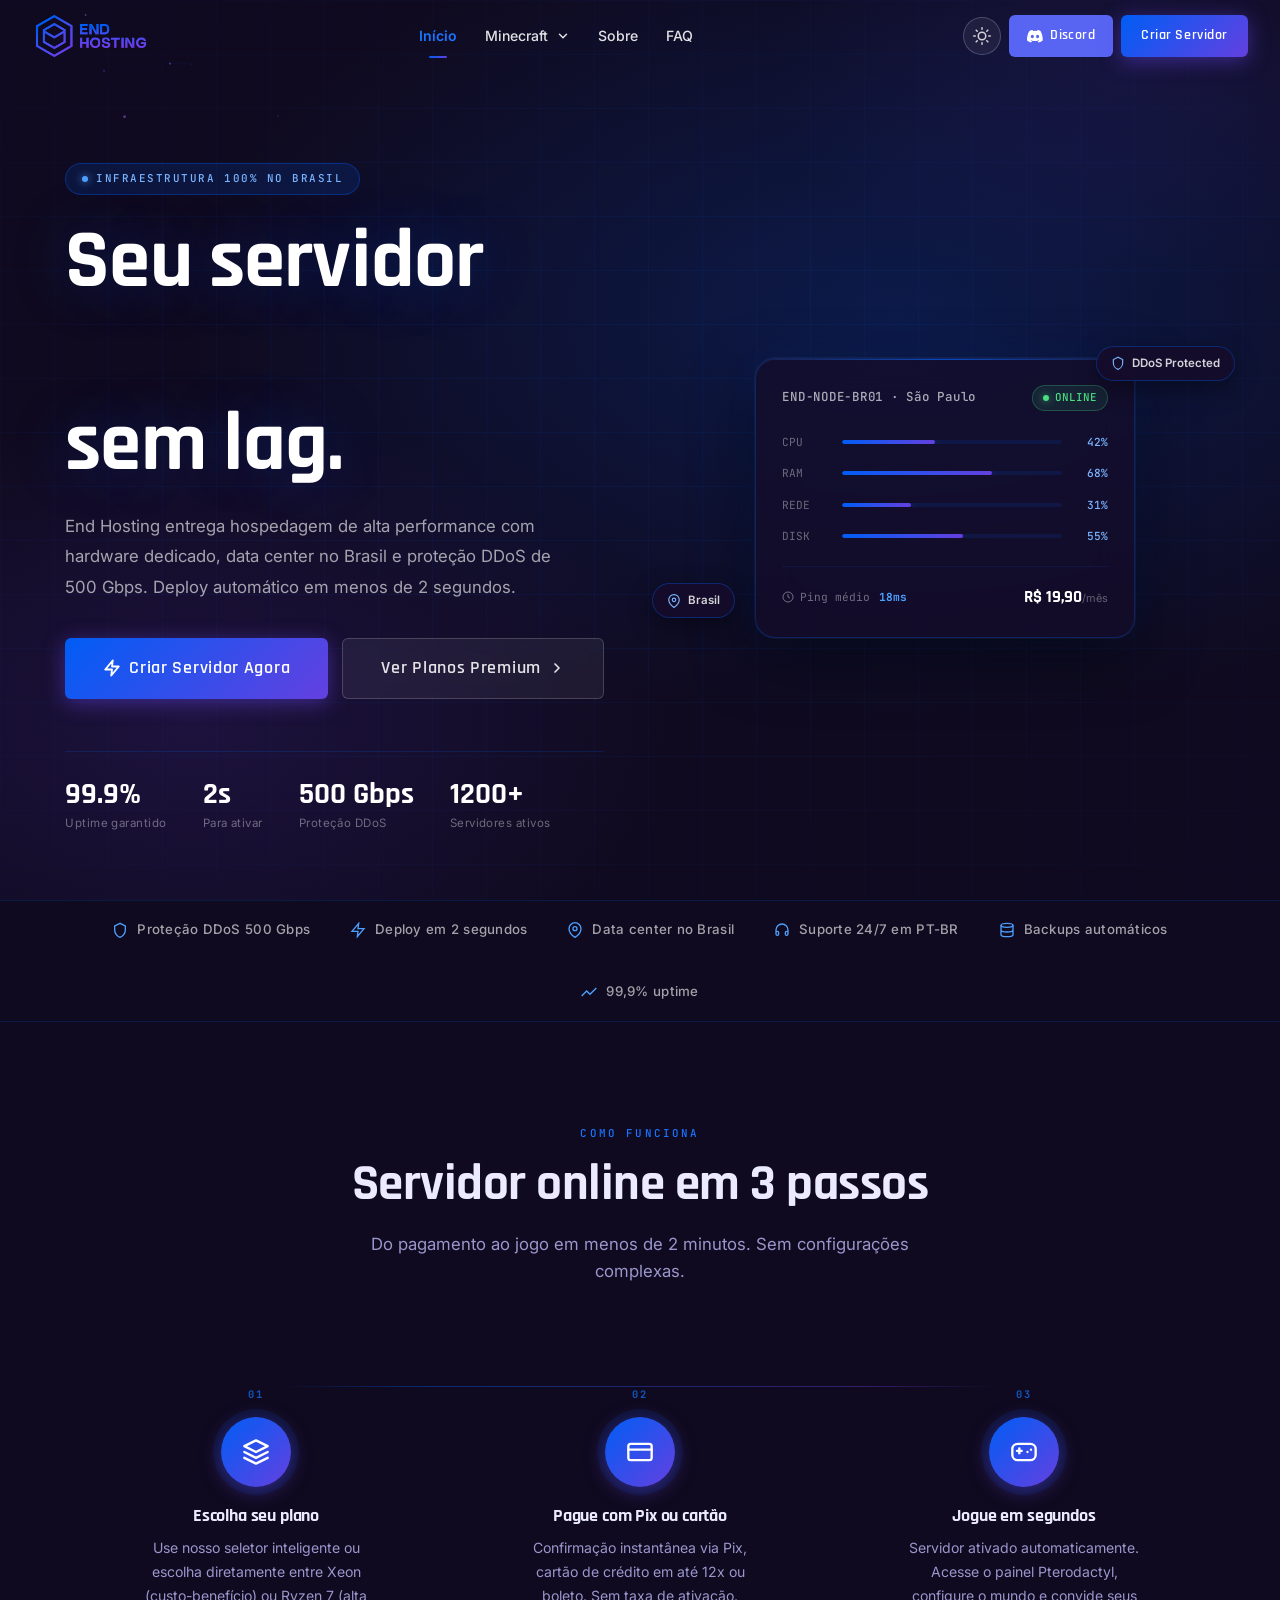
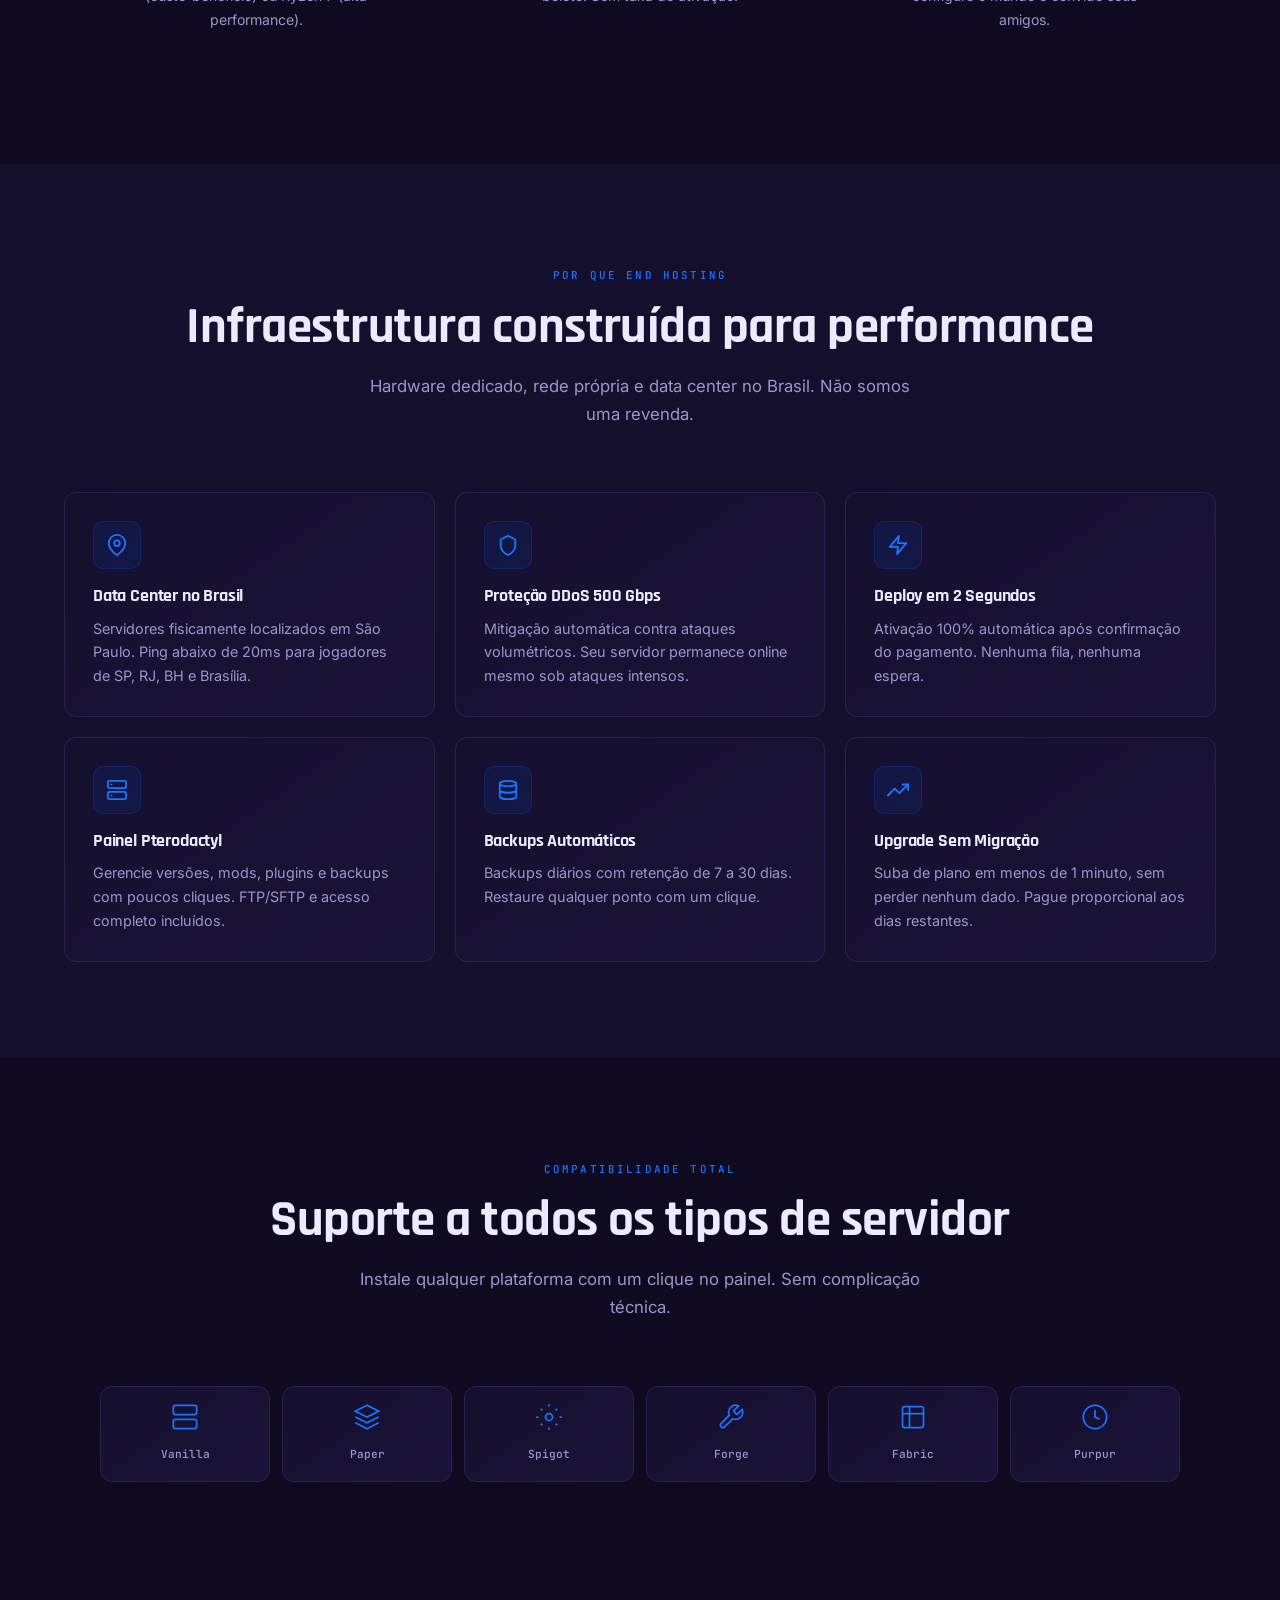
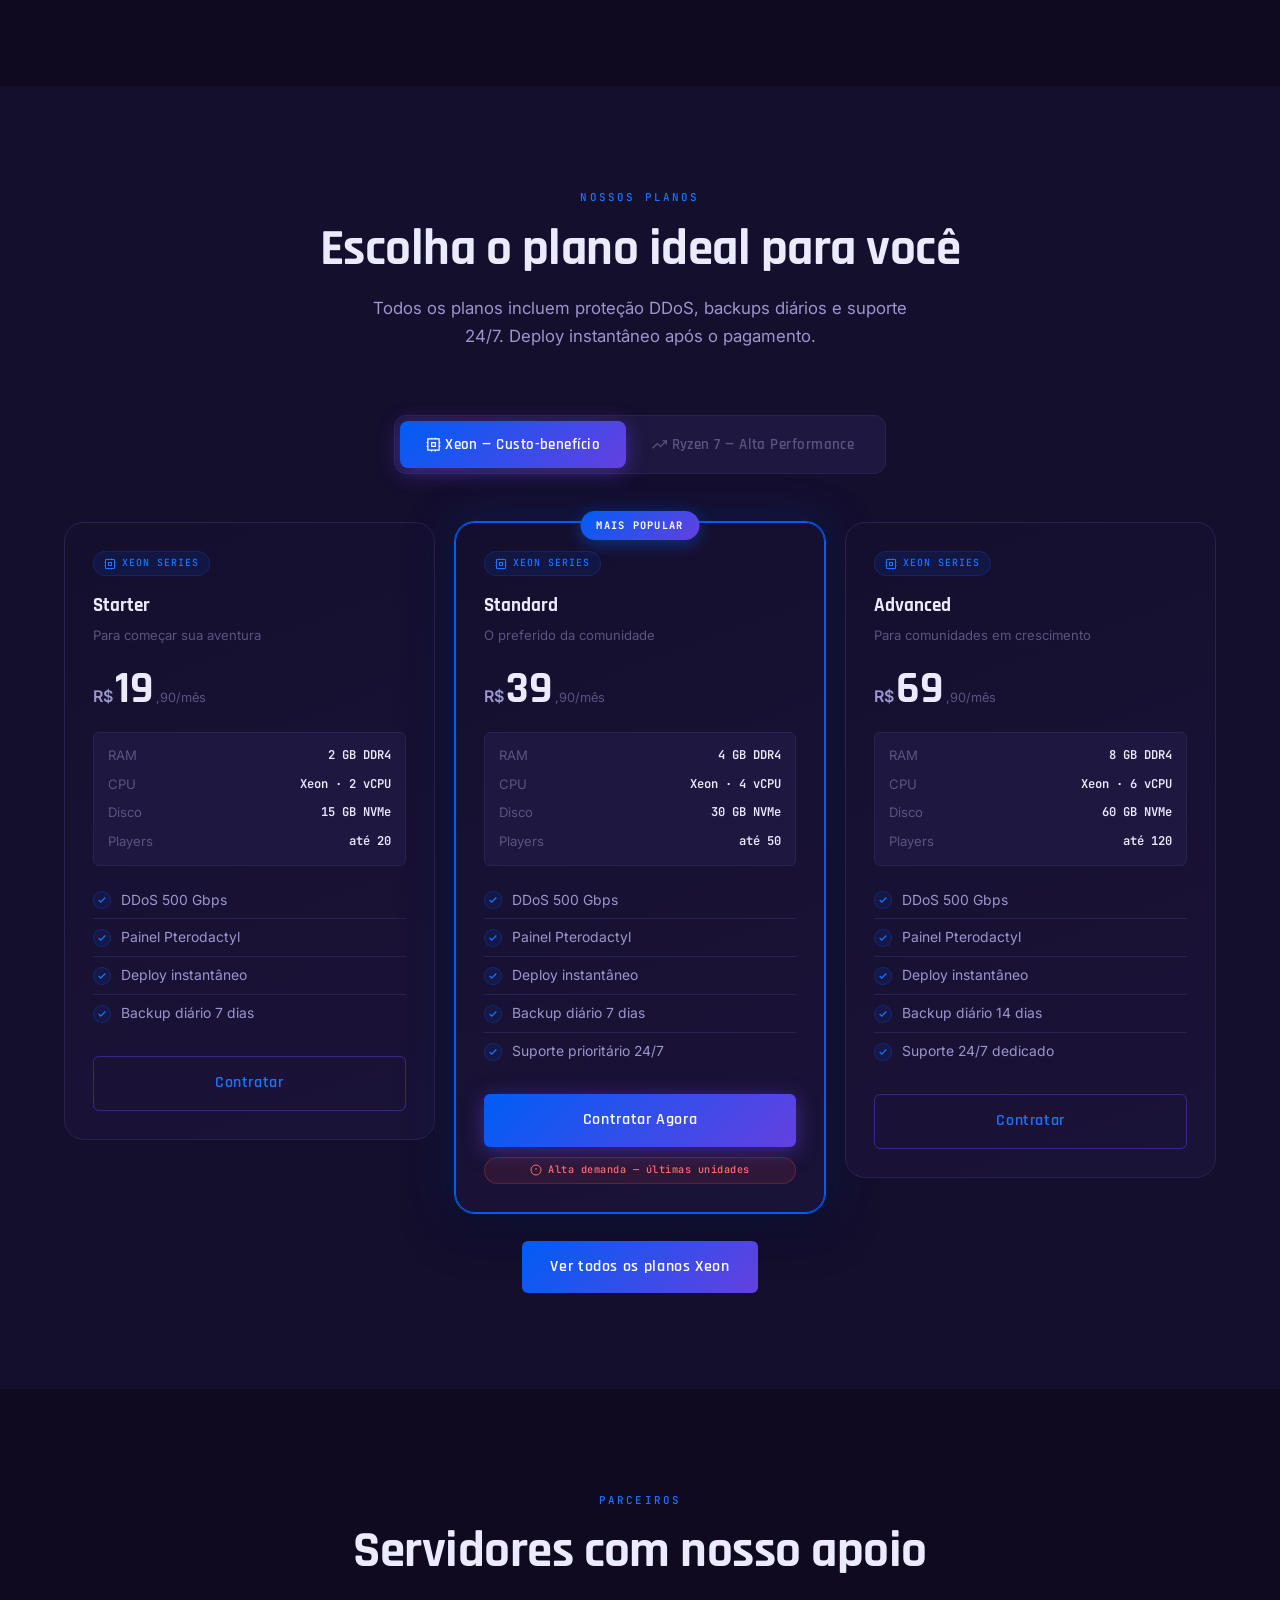
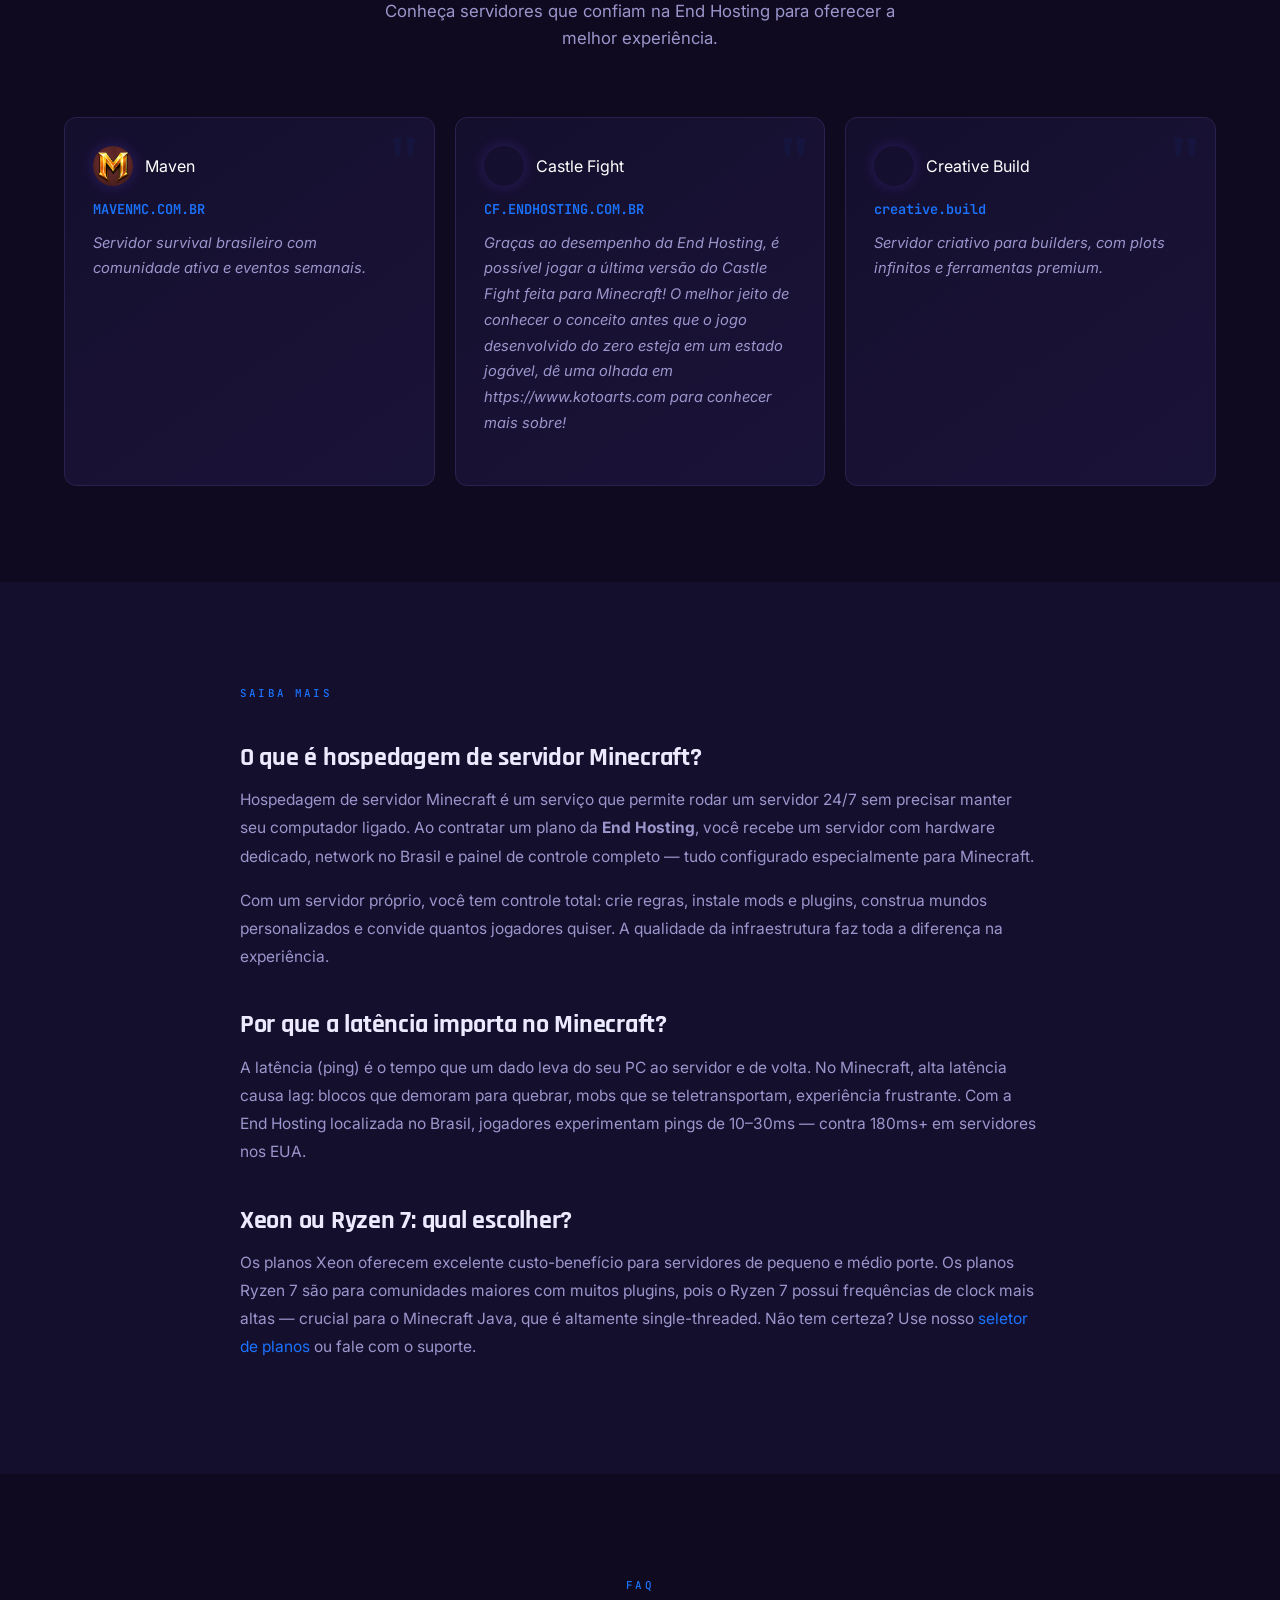
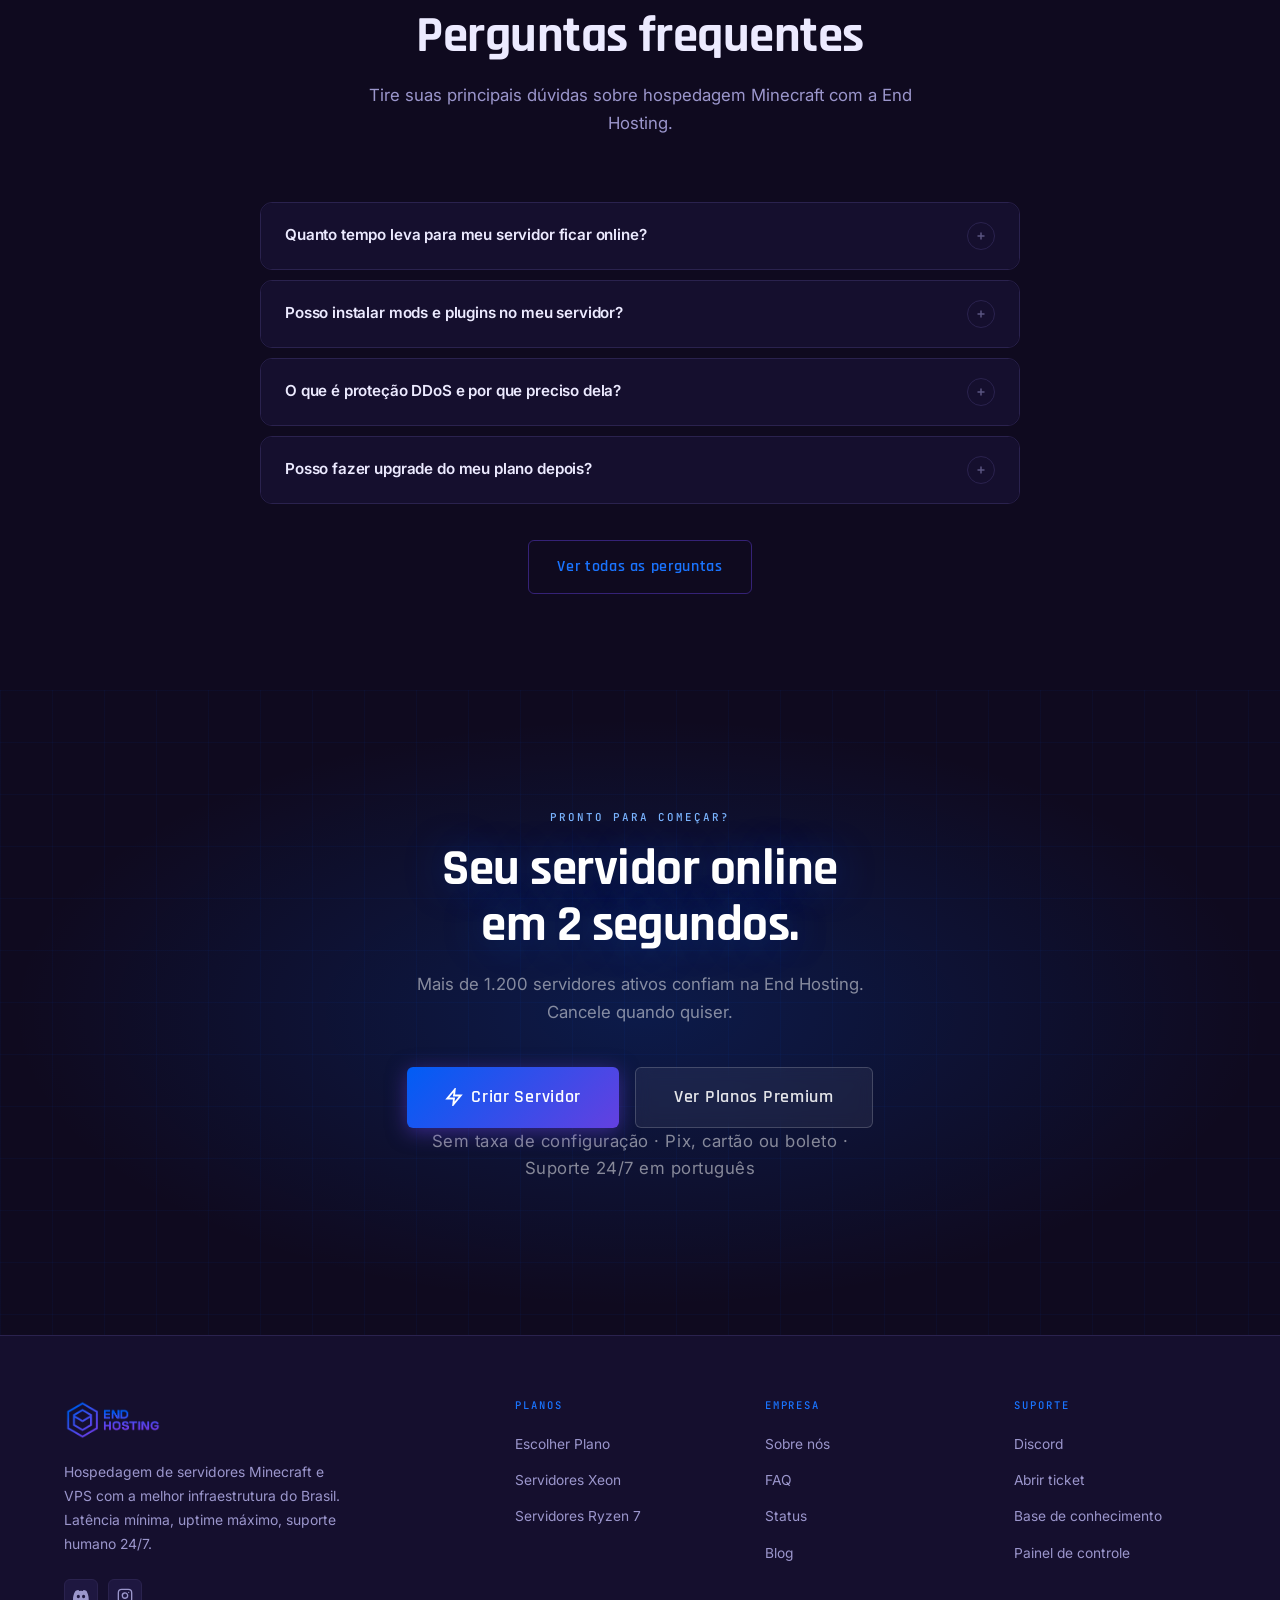
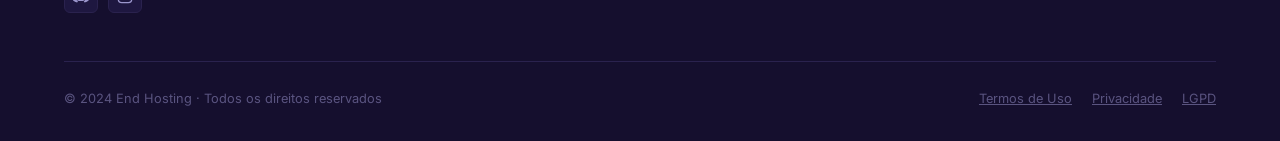
==== commit ebc08aa3: "Add logos, partner section and UI tweaks Adds new logo and partner image assets and updates index.ht" ====
--- a/index.html
+++ b/index.html
@@ -10,7 +10,7 @@
   <meta property="og:title" content="End Hosting — Hospedagem Minecraft e VPS no Brasil"/>
   <meta property="og:description" content="Infraestrutura premium para servidores Minecraft e VPS com baixa latência no Brasil."/>
   <meta property="og:type" content="website"/>
-  <link rel="canonical" href="https://endhosting.com.br/"/>
+  <link rel="icon" href="assets/img/logo-end-hosting.png"/>
   <link rel="preconnect" href="https://fonts.googleapis.com"/>
   <link rel="preconnect" href="https://fonts.gstatic.com" crossorigin/>
   <link rel="stylesheet" href="css/style.css"/>
@@ -29,7 +29,7 @@
       "availableLanguage": "Portuguese"
     },
     "sameAs": [
-      "https://discord.gg/endhosting",
+      "https://discord.com/invite/hheTQ8E33R",
       "https://instagram.com/endhosting"
     ]
   }
@@ -45,13 +45,7 @@
 
     <!-- Logo -->
     <a href="index.html" class="nav-logo" aria-label="End Hosting – Página inicial">
-      <div class="nav-logo-mark" aria-hidden="true">
-        <svg width="18" height="18" viewBox="0 0 24 24" fill="none" stroke="currentColor" stroke-width="2.5" stroke-linecap="round" stroke-linejoin="round">
-          <rect x="2" y="2" width="20" height="8" rx="2"/><rect x="2" y="14" width="20" height="8" rx="2"/>
-          <line x1="6" y1="6" x2="6.01" y2="6"/><line x1="6" y1="18" x2="6.01" y2="18"/>
-        </svg>
-      </div>
-      <span class="nav-logo-text">End<span class="accent">Hosting</span></span>
+      <img src="assets/img/logo-end-hosting-horizontal.png" alt="End Hosting" style="height: 48px; width: auto;"/>
     </a>
 
     <!-- Desktop links -->
@@ -93,7 +87,7 @@
         <svg width="18" height="18" viewBox="0 0 24 24" fill="none" stroke="currentColor" stroke-width="2" stroke-linecap="round" stroke-linejoin="round"><path d="M21 12.8A9 9 0 1 1 11.2 3a7 7 0 0 0 9.8 9.8z"/></svg>
       </button>
 
-      <a href="https://discord.gg/endhosting" target="_blank" rel="noopener" class="btn-discord" aria-label="Entrar no Discord da End Hosting">
+      <a href="https://discord.com/invite/hheTQ8E33R" target="_blank" rel="noopener" class="btn-discord" aria-label="Entrar no Discord da End Hosting">
         <svg width="16" height="16" viewBox="0 0 24 24" fill="currentColor" aria-hidden="true"><path d="M20.3 4.4A19.2 19.2 0 0 0 15.6 3c-.2.4-.5 1-.7 1.4a17.8 17.8 0 0 0-5.8 0C8.9 4 8.5 3.4 8.3 3A19 19 0 0 0 3.7 4.4C.5 9.4-.3 14.2.1 18.9a19.4 19.4 0 0 0 6 3c.5-.7 1-1.4 1.3-2.2-.7-.3-1.4-.6-2-1l.5-.4c3.8 1.8 8 1.8 11.8 0l.5.4c-.7.4-1.3.8-2 1 .3.8.8 1.5 1.3 2.2 2.2-.7 4.3-1.8 6-3 .5-5.4-.9-10.1-3.2-14.5zM8 15.5c-1.3 0-2.3-1.2-2.3-2.6 0-1.4 1-2.6 2.3-2.6s2.3 1.1 2.3 2.6c0 1.4-1 2.6-2.3 2.6zm7.9 0c-1.3 0-2.3-1.2-2.3-2.6 0-1.4 1-2.6 2.3-2.6s2.3 1.1 2.3 2.6c0 1.4-1 2.6-2.3 2.6z"/></svg>
         Discord
       </a>
@@ -123,7 +117,7 @@
     <a href="sobre.html"           class="nav-link">Sobre</a>
     <a href="faq.html"             class="nav-link">FAQ</a>
 
-    <a href="https://discord.gg/endhosting" target="_blank" rel="noopener" class="btn-discord">
+    <a href="https://discord.com/invite/hheTQ8E33R" target="_blank" rel="noopener" class="btn-discord">
       <svg width="16" height="16" viewBox="0 0 24 24" fill="currentColor"><path d="M20.3 4.4A19.2 19.2 0 0 0 15.6 3c-.2.4-.5 1-.7 1.4a17.8 17.8 0 0 0-5.8 0C8.9 4 8.5 3.4 8.3 3A19 19 0 0 0 3.7 4.4C.5 9.4-.3 14.2.1 18.9a19.4 19.4 0 0 0 6 3c.5-.7 1-1.4 1.3-2.2-.7-.3-1.4-.6-2-1l.5-.4c3.8 1.8 8 1.8 11.8 0l.5.4c-.7.4-1.3.8-2 1 .3.8.8 1.5 1.3 2.2 2.2-.7 4.3-1.8 6-3 .5-5.4-.9-10.1-3.2-14.5zM8 15.5c-1.3 0-2.3-1.2-2.3-2.6 0-1.4 1-2.6 2.3-2.6s2.3 1.1 2.3 2.6c0 1.4-1 2.6-2.3 2.6zm7.9 0c-1.3 0-2.3-1.2-2.3-2.6 0-1.4 1-2.6 2.3-2.6s2.3 1.1 2.3 2.6c0 1.4-1 2.6-2.3 2.6z"/></svg>
       Entrar no Discord
     </a>
@@ -146,8 +140,8 @@
         </div>
 
         <h1>
-          Seu servidor
-          <span class="line-accent" id="typewriter">Minecraft</span>
+          Seu servidor<br>
+          <span class="line-accent" id="typewriter">Minecraft Java</span><br>
           sem lag.
         </h1>
 
@@ -606,57 +600,39 @@
   </section>
 
   <!-- ════════════════════════════════════════
-       TESTIMONIALS
-  ════════════════════════════════════════ -->
-  <section class="section" aria-labelledby="testimonials-heading">
+       PARTNERS
+  ════════════════════════════════════════ -->
+  <section class="section" aria-labelledby="partners-heading">
     <div class="container">
       <div class="section-header fade-up">
-        <span class="label">Depoimentos</span>
-        <h2 id="testimonials-heading">O que nossa comunidade diz</h2>
-        <p>Mais de 1.200 servidores ativos confiam na End Hosting.</p>
+        <span class="label">Parceiros</span>
+        <h2 id="partners-heading">Servidores com nosso apoio</h2>
+        <p>Conheça servidores que confiam na End Hosting para oferecer a melhor experiência.</p>
       </div>
       <div class="testimonials-grid stagger">
         <div class="testimonial-card">
-          <div class="stars">
-            <svg width="14" height="14" viewBox="0 0 24 24" fill="currentColor"><polygon points="12 2 15.1 8.3 22 9.3 17 14.1 18.2 21 12 17.8 5.8 21 7 14.1 2 9.3 8.9 8.3 12 2"/></svg>
-            <svg width="14" height="14" viewBox="0 0 24 24" fill="currentColor"><polygon points="12 2 15.1 8.3 22 9.3 17 14.1 18.2 21 12 17.8 5.8 21 7 14.1 2 9.3 8.9 8.3 12 2"/></svg>
-            <svg width="14" height="14" viewBox="0 0 24 24" fill="currentColor"><polygon points="12 2 15.1 8.3 22 9.3 17 14.1 18.2 21 12 17.8 5.8 21 7 14.1 2 9.3 8.9 8.3 12 2"/></svg>
-            <svg width="14" height="14" viewBox="0 0 24 24" fill="currentColor"><polygon points="12 2 15.1 8.3 22 9.3 17 14.1 18.2 21 12 17.8 5.8 21 7 14.1 2 9.3 8.9 8.3 12 2"/></svg>
-            <svg width="14" height="14" viewBox="0 0 24 24" fill="currentColor"><polygon points="12 2 15.1 8.3 22 9.3 17 14.1 18.2 21 12 17.8 5.8 21 7 14.1 2 9.3 8.9 8.3 12 2"/></svg>
-          </div>
-          <p class="testimonial-text">"Migrei de outro provedor e a diferença é gritante. Ping caiu de 150ms para 18ms. Meus jogadores nunca mais reclamaram de lag."</p>
-          <div class="t-author">
-            <div class="t-avatar">MR</div>
-            <div><div class="t-name">Marcos Ribeiro</div><div class="t-role">Dono — SurvivalBR</div></div>
-          </div>
+          <div class="partner-header" style="display: flex; align-items: center; margin-bottom: 12px;">
+            <div class="t-avatar" style="background-image: url('assets/img/parceiro-maven.png'); background-size: cover;"></div>
+            <span class="partner-name" style="color: white; margin-left: 12px;">Maven</span>
+          </div>
+          <div class="partner-ip">MAVENMC.COM.BR</div>
+          <p class="testimonial-text">Servidor survival brasileiro com comunidade ativa e eventos semanais.</p>
         </div>
         <div class="testimonial-card">
-          <div class="stars">
-            <svg width="14" height="14" viewBox="0 0 24 24" fill="currentColor"><polygon points="12 2 15.1 8.3 22 9.3 17 14.1 18.2 21 12 17.8 5.8 21 7 14.1 2 9.3 8.9 8.3 12 2"/></svg>
-            <svg width="14" height="14" viewBox="0 0 24 24" fill="currentColor"><polygon points="12 2 15.1 8.3 22 9.3 17 14.1 18.2 21 12 17.8 5.8 21 7 14.1 2 9.3 8.9 8.3 12 2"/></svg>
-            <svg width="14" height="14" viewBox="0 0 24 24" fill="currentColor"><polygon points="12 2 15.1 8.3 22 9.3 17 14.1 18.2 21 12 17.8 5.8 21 7 14.1 2 9.3 8.9 8.3 12 2"/></svg>
-            <svg width="14" height="14" viewBox="0 0 24 24" fill="currentColor"><polygon points="12 2 15.1 8.3 22 9.3 17 14.1 18.2 21 12 17.8 5.8 21 7 14.1 2 9.3 8.9 8.3 12 2"/></svg>
-            <svg width="14" height="14" viewBox="0 0 24 24" fill="currentColor"><polygon points="12 2 15.1 8.3 22 9.3 17 14.1 18.2 21 12 17.8 5.8 21 7 14.1 2 9.3 8.9 8.3 12 2"/></svg>
-          </div>
-          <p class="testimonial-text">"Suporte incrível — responderam em 5 minutos às 2h da manhã. Nunca vi isso em outro provedor."</p>
-          <div class="t-author">
-            <div class="t-avatar">AC</div>
-            <div><div class="t-name">Ana Carolina</div><div class="t-role">Criadora de conteúdo · 80k</div></div>
-          </div>
+          <div class="partner-header" style="display: flex; align-items: center; margin-bottom: 12px;">
+            <div class="t-avatar" style="background-image: url('assets/img/partner2.jpg'); background-size: cover;"></div>
+            <span class="partner-name" style="color: white; margin-left: 12px;">Castle Fight</span>
+          </div>
+          <div class="partner-ip">CF.ENDHOSTING.COM.BR</div>
+          <p class="testimonial-text">Graças ao desempenho da End Hosting, é possível jogar a última versão do Castle Fight feita para Minecraft! O melhor jeito de conhecer o conceito antes que o jogo desenvolvido do zero esteja em um estado jogável, dê uma olhada em https://www.kotoarts.com para conhecer mais sobre!</p>
         </div>
         <div class="testimonial-card">
-          <div class="stars">
-            <svg width="14" height="14" viewBox="0 0 24 24" fill="currentColor"><polygon points="12 2 15.1 8.3 22 9.3 17 14.1 18.2 21 12 17.8 5.8 21 7 14.1 2 9.3 8.9 8.3 12 2"/></svg>
-            <svg width="14" height="14" viewBox="0 0 24 24" fill="currentColor"><polygon points="12 2 15.1 8.3 22 9.3 17 14.1 18.2 21 12 17.8 5.8 21 7 14.1 2 9.3 8.9 8.3 12 2"/></svg>
-            <svg width="14" height="14" viewBox="0 0 24 24" fill="currentColor"><polygon points="12 2 15.1 8.3 22 9.3 17 14.1 18.2 21 12 17.8 5.8 21 7 14.1 2 9.3 8.9 8.3 12 2"/></svg>
-            <svg width="14" height="14" viewBox="0 0 24 24" fill="currentColor"><polygon points="12 2 15.1 8.3 22 9.3 17 14.1 18.2 21 12 17.8 5.8 21 7 14.1 2 9.3 8.9 8.3 12 2"/></svg>
-            <svg width="14" height="14" viewBox="0 0 24 24" fill="currentColor"><polygon points="12 2 15.1 8.3 22 9.3 17 14.1 18.2 21 12 17.8 5.8 21 7 14.1 2 9.3 8.9 8.3 12 2"/></svg>
-          </div>
-          <p class="testimonial-text">"Uso o Ryzen Pro há 8 meses. 200+ jogadores simultâneos, TPS sempre próximo de 20. Simplesmente funciona."</p>
-          <div class="t-author">
-            <div class="t-avatar">FT</div>
-            <div><div class="t-name">Felipe Torres</div><div class="t-role">Admin — HardcoreMC Network</div></div>
-          </div>
+          <div class="partner-header" style="display: flex; align-items: center; margin-bottom: 12px;">
+            <div class="t-avatar" style="background-image: url('assets/img/partner3.jpg'); background-size: cover;"></div>
+            <span class="partner-name" style="color: white; margin-left: 12px;">Creative Build</span>
+          </div>
+          <div class="partner-ip">creative.build</div>
+          <p class="testimonial-text">Servidor criativo para builders, com plots infinitos e ferramentas premium.</p>
         </div>
       </div>
     </div>
@@ -749,24 +725,15 @@
       <!-- Brand -->
       <div class="footer-brand">
         <a href="index.html" class="nav-logo" style="display:inline-flex;" aria-label="End Hosting">
-          <div class="nav-logo-mark" aria-hidden="true">
-            <svg width="18" height="18" viewBox="0 0 24 24" fill="none" stroke="currentColor" stroke-width="2.5" stroke-linecap="round" stroke-linejoin="round">
-              <rect x="2" y="2" width="20" height="8" rx="2"/><rect x="2" y="14" width="20" height="8" rx="2"/>
-              <line x1="6" y1="6" x2="6.01" y2="6"/><line x1="6" y1="18" x2="6.01" y2="18"/>
-            </svg>
-          </div>
-          <span class="nav-logo-text">End<span class="accent">Hosting</span></span>
+          <img src="assets/img/logo-end-hosting-horizontal.png" alt="End Hosting" style="height: 40px; width: auto;">
         </a>
         <p>Hospedagem de servidores Minecraft e VPS com a melhor infraestrutura do Brasil. Latência mínima, uptime máximo, suporte humano 24/7.</p>
         <div class="footer-socials">
-          <a href="https://discord.gg/endhosting" target="_blank" rel="noopener" class="footer-soc" aria-label="Discord">
+          <a href="https://discord.com/invite/hheTQ8E33R" target="_blank" rel="noopener" class="footer-soc" aria-label="Discord">
             <svg width="16" height="16" viewBox="0 0 24 24" fill="currentColor"><path d="M20.3 4.4A19.2 19.2 0 0 0 15.6 3c-.2.4-.5 1-.7 1.4a17.8 17.8 0 0 0-5.8 0C8.9 4 8.5 3.4 8.3 3A19 19 0 0 0 3.7 4.4C.5 9.4-.3 14.2.1 18.9a19.4 19.4 0 0 0 6 3c.5-.7 1-1.4 1.3-2.2-.7-.3-1.4-.6-2-1l.5-.4c3.8 1.8 8 1.8 11.8 0l.5.4c-.7.4-1.3.8-2 1 .3.8.8 1.5 1.3 2.2 2.2-.7 4.3-1.8 6-3 .5-5.4-.9-10.1-3.2-14.5zM8 15.5c-1.3 0-2.3-1.2-2.3-2.6 0-1.4 1-2.6 2.3-2.6s2.3 1.1 2.3 2.6c0 1.4-1 2.6-2.3 2.6zm7.9 0c-1.3 0-2.3-1.2-2.3-2.6 0-1.4 1-2.6 2.3-2.6s2.3 1.1 2.3 2.6c0 1.4-1 2.6-2.3 2.6z"/></svg>
           </a>
           <a href="https://instagram.com/endhosting" target="_blank" rel="noopener" class="footer-soc" aria-label="Instagram">
             <svg width="16" height="16" viewBox="0 0 24 24" fill="none" stroke="currentColor" stroke-width="2" stroke-linecap="round" stroke-linejoin="round"><rect x="2" y="2" width="20" height="20" rx="5"/><path d="M16 11.4a4 4 0 1 1-4.9-3.9 4 4 0 0 1 4.9 3.9z"/><line x1="17.5" y1="6.5" x2="17.51" y2="6.5"/></svg>
-          </a>
-          <a href="https://twitter.com/endhosting" target="_blank" rel="noopener" class="footer-soc" aria-label="Twitter/X">
-            <svg width="16" height="16" viewBox="0 0 24 24" fill="none" stroke="currentColor" stroke-width="2" stroke-linecap="round" stroke-linejoin="round"><path d="M4 4l16 16M4 20L20 4"/></svg>
           </a>
         </div>
       </div>
@@ -778,7 +745,6 @@
           <li><a href="minecraft.html"     class="footer-link">Escolher Plano</a></li>
           <li><a href="planos-xeon.html"   class="footer-link">Servidores Xeon</a></li>
           <li><a href="planos-ryzen7.html" class="footer-link">Servidores Ryzen 7</a></li>
-          <li><a href="planos-xeon.html"   class="footer-link">VPS Linux</a></li>
         </ul>
       </div>
 
@@ -797,7 +763,7 @@
       <div class="footer-col">
         <h5>Suporte</h5>
         <ul class="footer-links">
-          <li><a href="https://discord.gg/endhosting" target="_blank" rel="noopener" class="footer-link">Discord</a></li>
+          <li><a href="https://discord.com/invite/hheTQ8E33R" target="_blank" rel="noopener" class="footer-link">Discord</a></li>
           <li><a href="#" class="footer-link">Abrir ticket</a></li>
           <li><a href="#" class="footer-link">Base de conhecimento</a></li>
           <li><a href="#" class="footer-link">Painel de controle</a></li>
@@ -818,7 +784,7 @@
 </footer>
 
 <!-- Floating Support Button -->
-<a href="https://discord.gg/endhosting" target="_blank" rel="noopener"
+<a href="https://discord.com/invite/hheTQ8E33R" target="_blank" rel="noopener"
    id="float-btn" class="float-btn" aria-label="Suporte via Discord">
   <svg width="18" height="18" viewBox="0 0 24 24" fill="currentColor" aria-hidden="true"><path d="M20.3 4.4A19.2 19.2 0 0 0 15.6 3c-.2.4-.5 1-.7 1.4a17.8 17.8 0 0 0-5.8 0C8.9 4 8.5 3.4 8.3 3A19 19 0 0 0 3.7 4.4C.5 9.4-.3 14.2.1 18.9a19.4 19.4 0 0 0 6 3c.5-.7 1-1.4 1.3-2.2-.7-.3-1.4-.6-2-1l.5-.4c3.8 1.8 8 1.8 11.8 0l.5.4c-.7.4-1.3.8-2 1 .3.8.8 1.5 1.3 2.2 2.2-.7 4.3-1.8 6-3 .5-5.4-.9-10.1-3.2-14.5zM8 15.5c-1.3 0-2.3-1.2-2.3-2.6 0-1.4 1-2.6 2.3-2.6s2.3 1.1 2.3 2.6c0 1.4-1 2.6-2.3 2.6zm7.9 0c-1.3 0-2.3-1.2-2.3-2.6 0-1.4 1-2.6 2.3-2.6s2.3 1.1 2.3 2.6c0 1.4-1 2.6-2.3 2.6z"/></svg>
   <span class="fl-label">Suporte</span>
--- a/css/style.css
+++ b/css/style.css
@@ -541,12 +541,24 @@
   text-shadow: 0 0 60px rgba(0,93,245,0.28);
 }
 .hero h1 .line-accent {
-  display: block;
+  display: inline-block;
+  white-space: nowrap;
   background: var(--grad-text);
   -webkit-background-clip: text;
   -webkit-text-fill-color: transparent;
   background-clip: text;
   filter: drop-shadow(0 0 24px rgba(0,93,245,0.45));
+  position: relative;
+}
+.hero h1 .line-accent::after {
+  content: '';
+  position: absolute;
+  right: -3px;
+  top: 0;
+  width: 3px;
+  height: 100%;
+  background: #4d9fff;
+  animation: heroCursor 0.8s step-end infinite;
 }
 
 .hero-desc {
@@ -699,6 +711,11 @@
   50%     { transform: translateY(-8px); }
 }
 
+@keyframes badge-float {
+  0%,100% { transform: translateX(-50%) translateY(0); }
+  50%     { transform: translateX(-50%) translateY(-6px); }
+}
+
 /* ============================================================
    SECTION HEADERS
    ============================================================ */
@@ -829,7 +846,7 @@
   border: 1px solid var(--border);
   border-radius: var(--r-lg);
   padding: 28px;
-  position: relative; overflow: hidden;
+  position: relative; overflow: visible;
   transition: border-color var(--t), transform var(--t), box-shadow var(--t);
   background: linear-gradient(160deg, var(--bg-surface) 0%, var(--bg-card) 100%);
 }
@@ -840,22 +857,19 @@
   transform: scale(1.04);
   box-shadow: 0 0 0 1px var(--blue), 0 0 48px rgba(0,93,245,0.22), var(--shadow-lg);
 }
-.plan-card.featured::after {
-  content: '';
-  position: absolute; top: 0; left: 0; right: 0; height: 2px;
+.plan-card.featured:hover { transform: scale(1.04) translateY(-4px); }
+
+.plan-badge {
+  position: absolute; top: -12px; left: 50%; transform: translateX(-50%);
   background: var(--grad);
-  box-shadow: 0 0 16px rgba(0,93,245,0.50);
-}
-.plan-card.featured:hover { transform: scale(1.04) translateY(-4px); }
-
-.plan-badge {
-  position: absolute; top: -14px; left: 50%; transform: translateX(-50%);
-  background: var(--grad);
-  color: #fff; padding: 5px 18px; border-radius: var(--r-full);
+  color: #fff; padding: 6px 16px; border-radius: var(--r-full);
   font-family: 'JetBrains Mono', monospace;
-  font-size: 0.64rem; font-weight: 700; letter-spacing: 0.12em; text-transform: uppercase;
+  font-size: 0.65rem; font-weight: 700; letter-spacing: 0.12em; text-transform: uppercase;
   white-space: nowrap;
-  box-shadow: var(--glow-btn);
+  box-shadow: 0 4px 16px rgba(0,93,245,0.45);
+  z-index: 10;
+  pointer-events: none;
+  animation: badge-float 2.4s ease-in-out infinite;
 }
 
 .plan-type {
@@ -930,10 +944,15 @@
    COMPATIBILITY GRID
    ============================================================ */
 .compat-grid {
-  display: grid; grid-template-columns: repeat(auto-fill, minmax(108px, 1fr));
+  display: grid;
+  grid-template-columns: repeat(auto-fit, minmax(140px, 170px));
   gap: 12px;
+  justify-content: center;
+  justify-items: center;
 }
 .compat-card {
+  width: 100%;
+  max-width: 180px;
   background: var(--bg-surface); border: 1px solid var(--border);
   border-radius: var(--r-md); padding: 16px 10px; text-align: center;
   transition: all var(--t); cursor: default;
@@ -966,6 +985,7 @@
 
 .stars { display: flex; gap: 3px; margin-bottom: 14px; color: #f59e0b; }
 .testimonial-text { font-size: 0.92rem; color: var(--text-secondary); line-height: 1.75; margin-bottom: 20px; font-style: italic; }
+.partner-ip { font-family: 'JetBrains Mono', monospace; font-size: 0.85rem; font-weight: 600; color: var(--blue-light); margin-bottom: 10px; }
 .t-author { display: flex; align-items: center; gap: 12px; }
 .t-avatar {
   width: 40px; height: 40px; border-radius: 50%;
@@ -1454,14 +1474,19 @@
    ============================================================ */
 
 /* ── Typewriter cursor on hero ── */
-.line-accent {
-  border-right: 3px solid #4d9fff;
-  padding-right: 3px;
+.line-accent::after {
+  content: '';
+  position: absolute;
+  right: -3px;
+  top: 0;
+  width: 3px;
+  height: 100%;
+  background: #4d9fff;
   animation: heroCursor 0.8s step-end infinite;
 }
 @keyframes heroCursor {
-  0%,100% { border-color: #4d9fff; }
-  50%      { border-color: transparent; }
+  0%,100% { background: #4d9fff; }
+  50%      { background: transparent; }
 }
 
 /* ── nav accent class (footer uses it) ── */
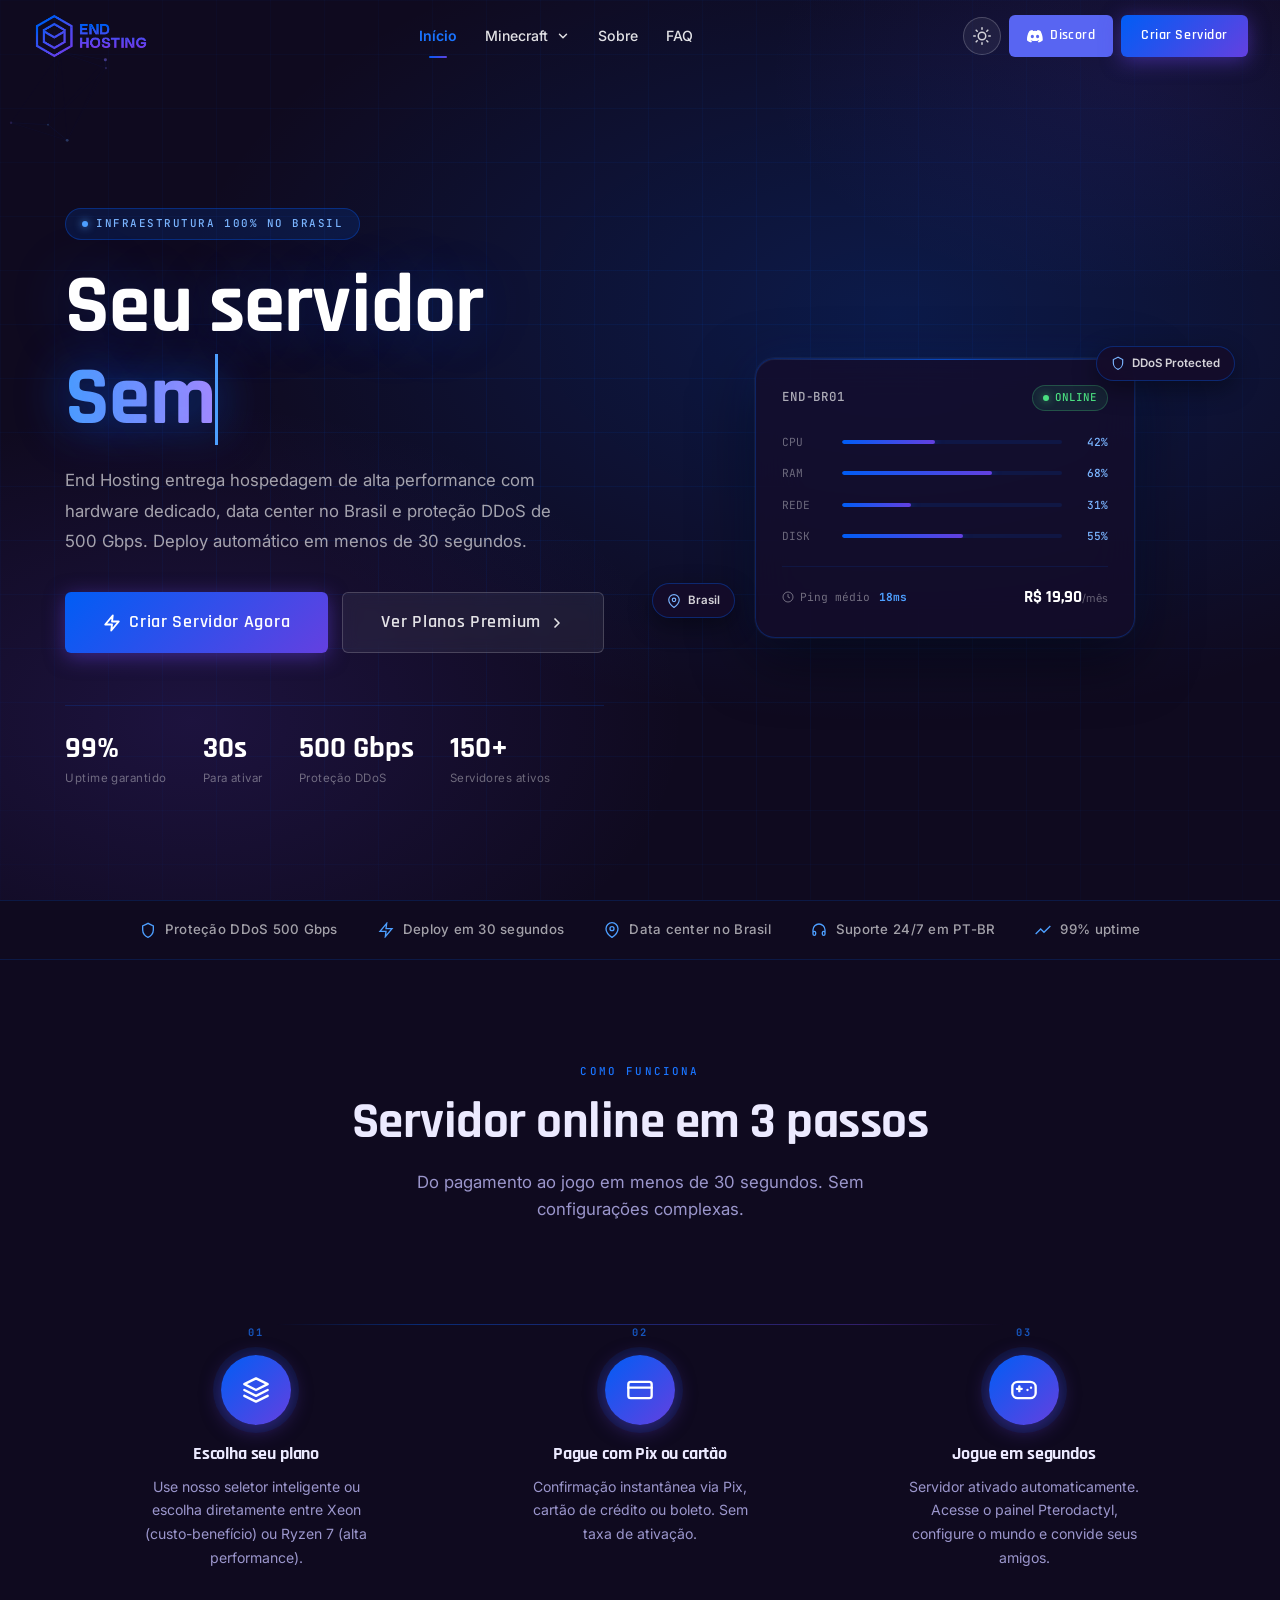
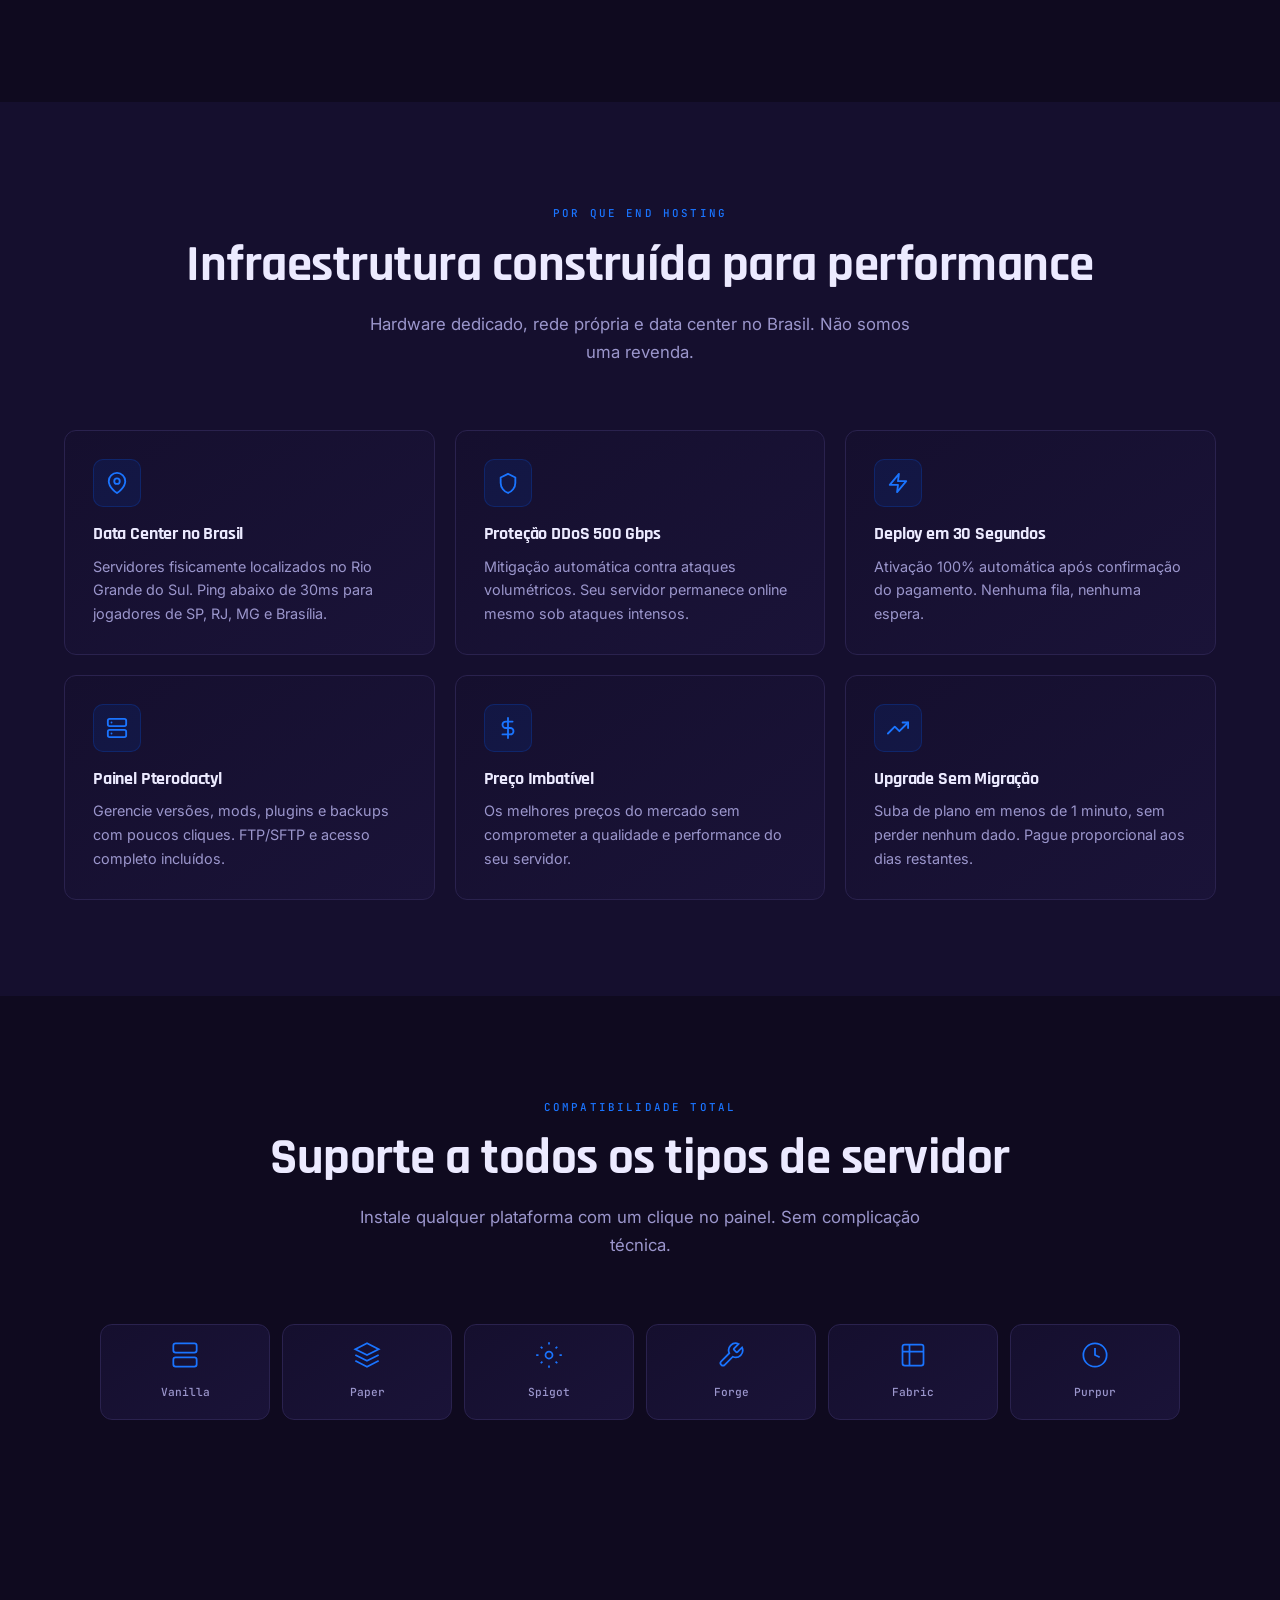
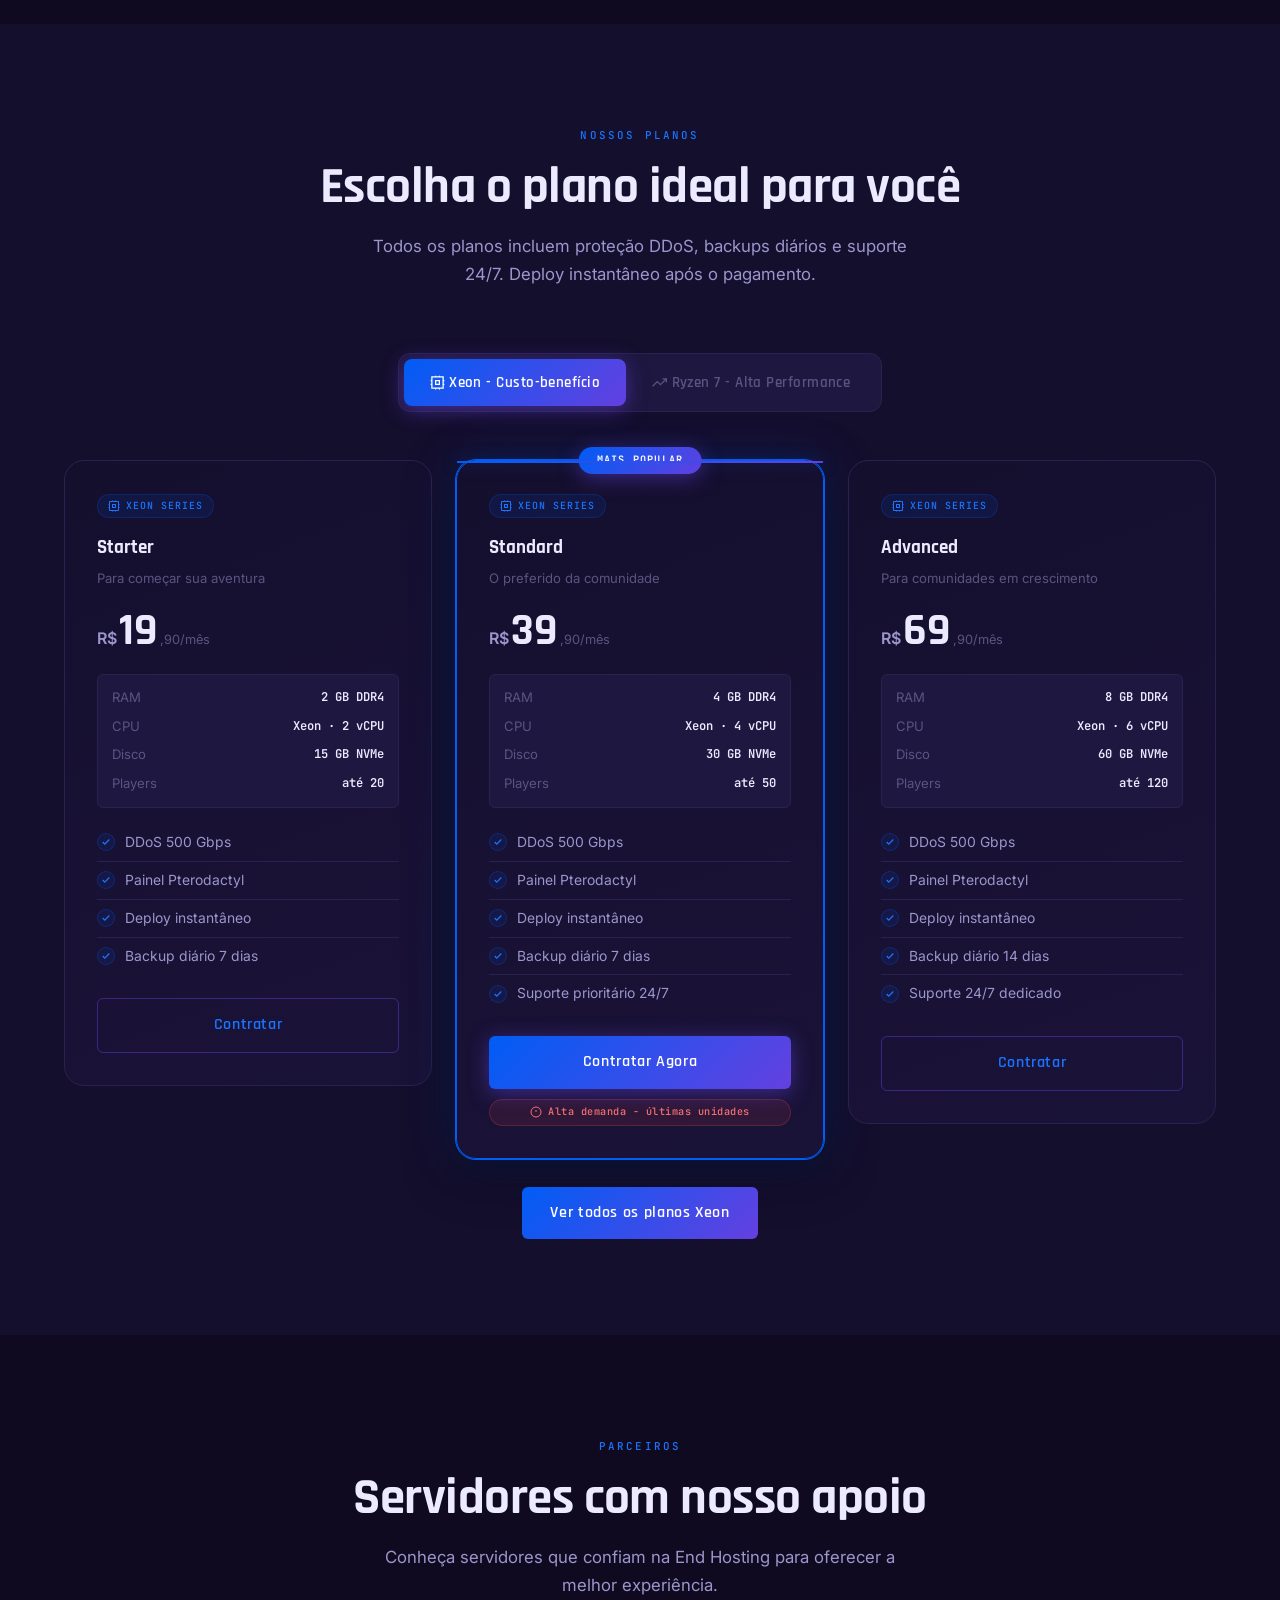
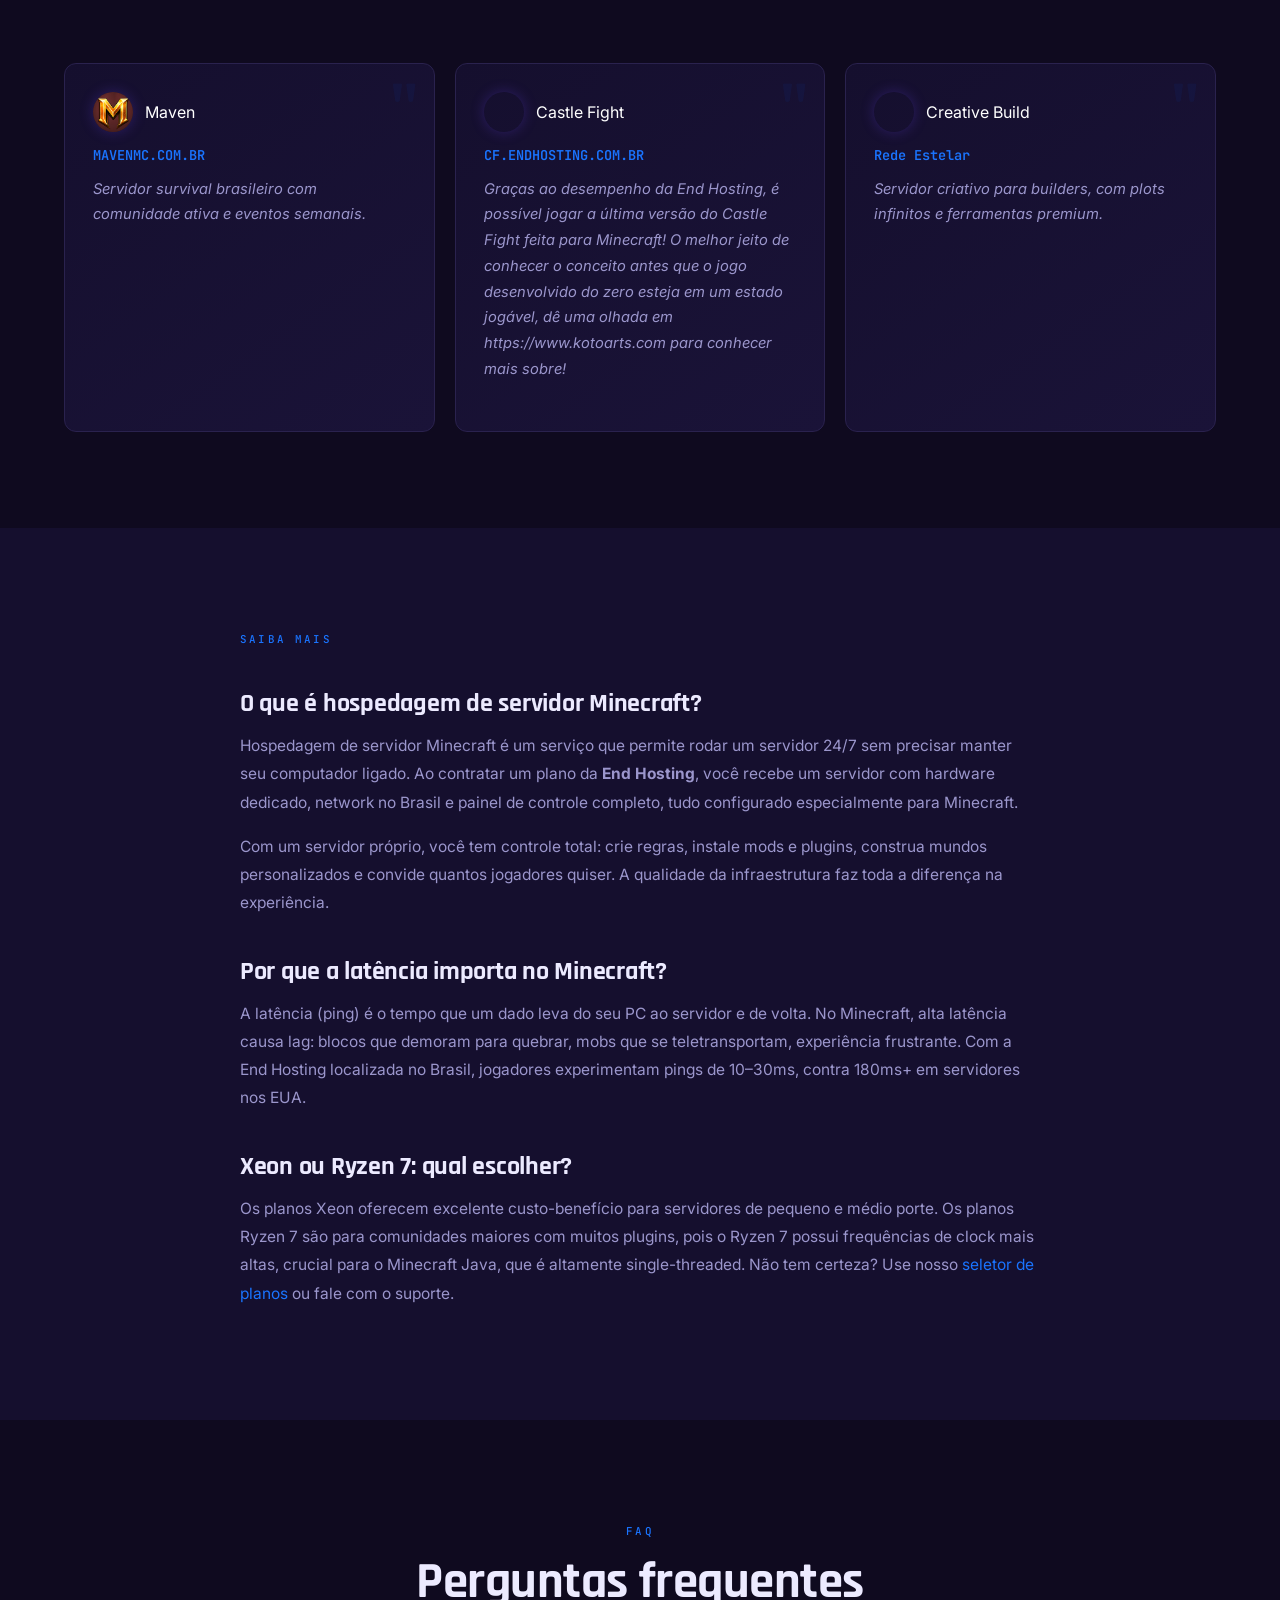
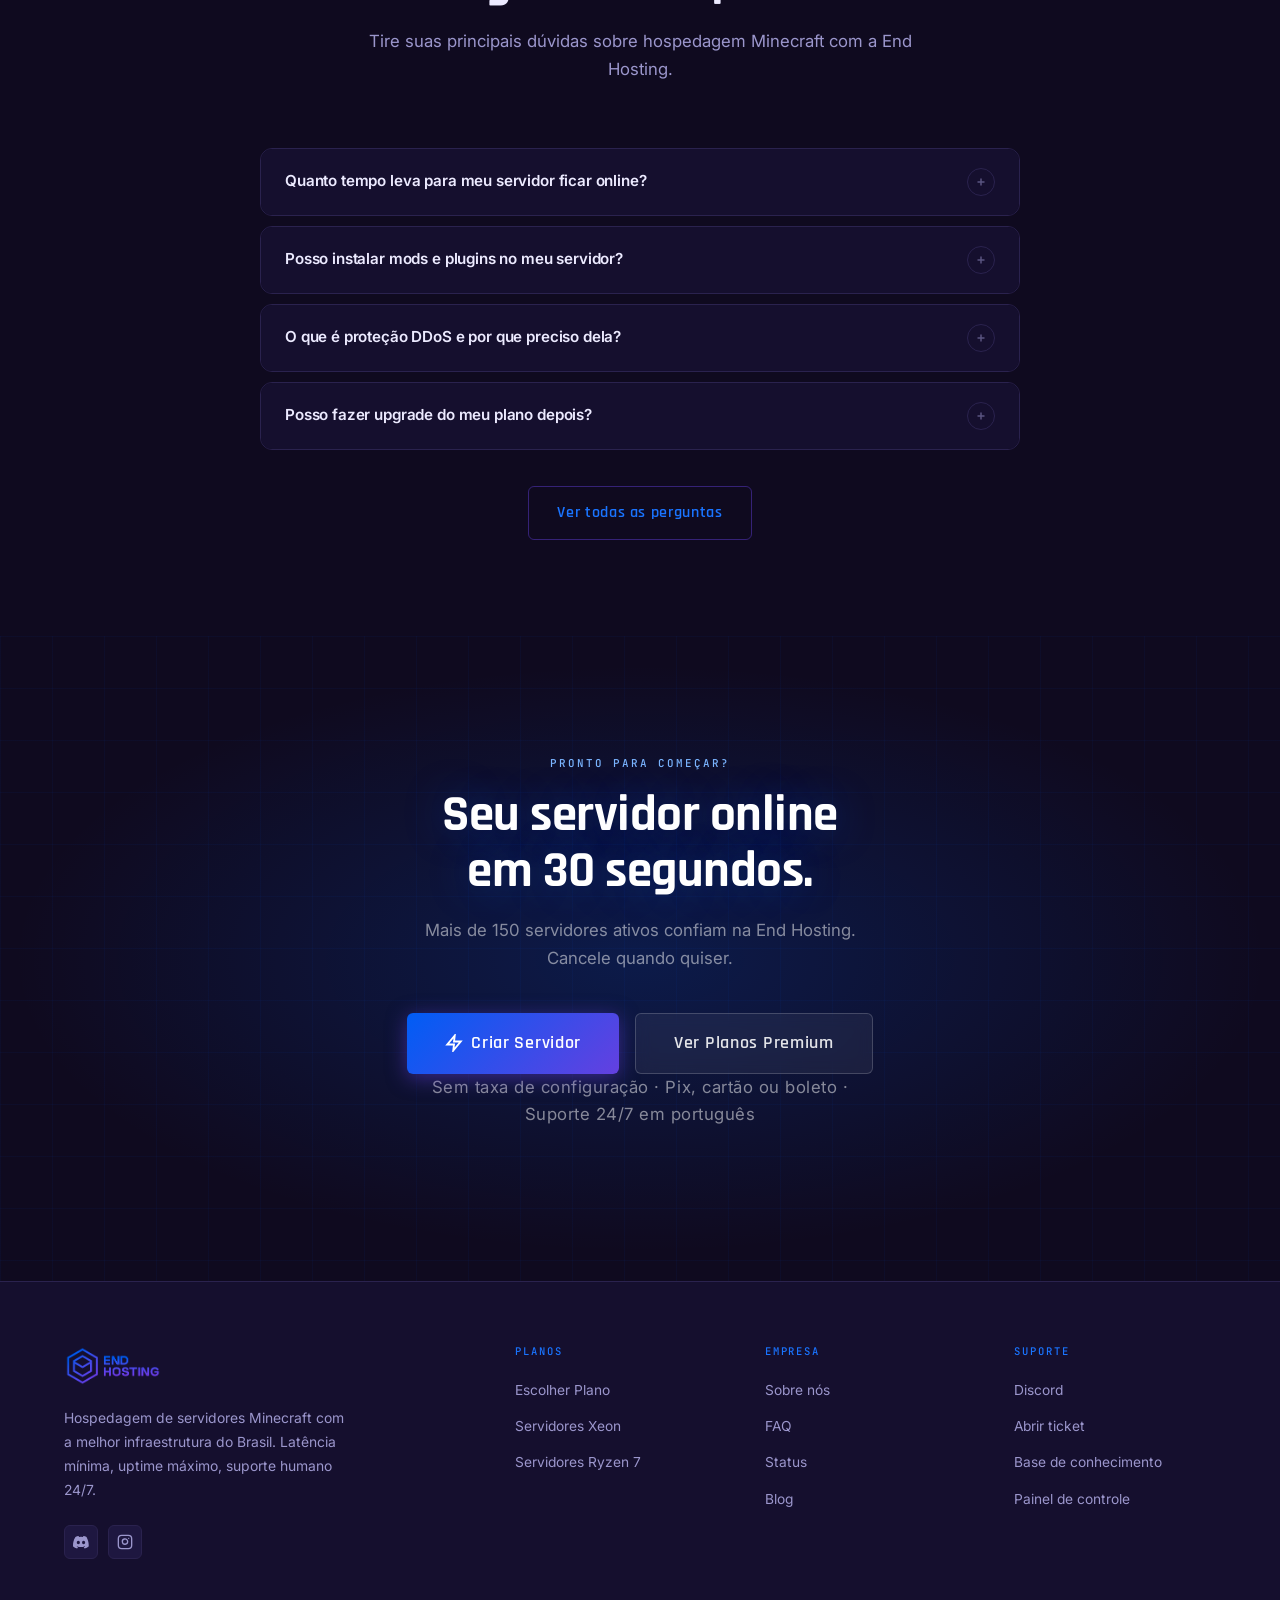
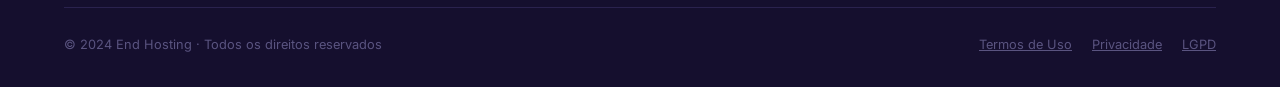
==== commit 1d9887cc: "Alterações de texto, planos e headers removi travessões alterei frases, corrigi os planos do ryzen 7" ====
--- a/index.html
+++ b/index.html
@@ -4,11 +4,11 @@
   <meta charset="UTF-8"/>
   <meta name="theme-color" content="#0f0a1f"/>
   <meta name="viewport" content="width=device-width, initial-scale=1.0"/>
-  <title>End Hosting — Hospedagem de Servidores Minecraft e VPS no Brasil</title>
-  <meta name="description" content="End Hosting oferece hospedagem de servidores Minecraft e VPS de alta performance no Brasil. Baixa latência, proteção DDoS 500 Gbps, deploy em 2 segundos. Comece agora."/>
-  <meta name="keywords" content="hospedagem minecraft, servidor minecraft brasil, VPS brasil, hosting minecraft, end hosting"/>
-  <meta property="og:title" content="End Hosting — Hospedagem Minecraft e VPS no Brasil"/>
-  <meta property="og:description" content="Infraestrutura premium para servidores Minecraft e VPS com baixa latência no Brasil."/>
+  <title>End Hosting - Hospedagem de Servidores Minecraft no Brasil</title>
+  <meta name="description" content="End Hosting oferece hospedagem de servidores Minecraf de alta performance no Brasil. Baixa latência, proteção DDoS 500 Gbps, deploy em 30' segundos. Comece agora."/>
+  <meta name="keywords" content="hospedagem minecraft, servidor minecraft brasil, hosting minecraft, end hosting"/>
+  <meta property="og:title" content="End Hosting | Hospedagem Minecraft no Brasil"/>
+  <meta property="og:description" content="Infraestrutura premium para servidores Minecraft com baixa latência no Brasil."/>
   <meta property="og:type" content="website"/>
   <link rel="icon" href="assets/img/logo-end-hosting.png"/>
   <link rel="preconnect" href="https://fonts.googleapis.com"/>
@@ -20,7 +20,7 @@
     "@type": "Organization",
     "name": "End Hosting",
     "url": "https://endhosting.com.br",
-    "description": "Hospedagem de servidores Minecraft e VPS de alta performance no Brasil. Baixa latência, proteção DDoS 500 Gbps e deploy em 2 segundos.",
+    "description": "Hospedagem de servidores Minecraft de alta performance no Brasil. Baixa latência, proteção DDoS 500 Gbps e deploy em 30 segundos.",
     "foundingDate": "2020",
     "areaServed": "BR",
     "contactPoint": {
@@ -127,7 +127,7 @@
   <!-- ════════════════════════════════════════
        HERO
   ════════════════════════════════════════ -->
-  <section class="hero" aria-label="End Hosting — Hospedagem de alta performance">
+  <section class="hero" aria-label="End Hosting | Hospedagem de alta performance">
     <canvas class="hero-canvas" id="hero-canvas" aria-hidden="true"></canvas>
     <div class="hero-grid" aria-hidden="true"></div>
 
@@ -141,12 +141,11 @@
 
         <h1>
           Seu servidor<br>
-          <span class="line-accent" id="typewriter">Minecraft Java</span><br>
-          sem lag.
+          <span class="line-accent" id="typewriter">Sem Lag</span><br>
         </h1>
 
         <p class="hero-desc">
-          End Hosting entrega hospedagem de alta performance com hardware dedicado, data center no Brasil e proteção DDoS de 500&nbsp;Gbps. Deploy automático em menos de 2&nbsp;segundos.
+          End Hosting entrega hospedagem de alta performance com hardware dedicado, data center no Brasil e proteção DDoS de 500&nbsp;Gbps. Deploy automático em menos de 30&nbsp;segundos.
         </p>
 
         <div class="hero-actions">
@@ -162,11 +161,11 @@
 
         <div class="hero-stats">
           <div class="hero-stat">
-            <div class="hero-stat-value"><span data-count="99.9" data-suffix="%">0%</span></div>
+            <div class="hero-stat-value"><span data-count="99" data-suffix="%">0%</span></div>
             <div class="hero-stat-label">Uptime garantido</div>
           </div>
           <div class="hero-stat">
-            <div class="hero-stat-value"><span data-count="2" data-suffix="s">&lt;2s</span></div>
+            <div class="hero-stat-value"><span data-count="30" data-suffix="s">&lt;2s</span></div>
             <div class="hero-stat-label">Para ativar</div>
           </div>
           <div class="hero-stat">
@@ -174,7 +173,7 @@
             <div class="hero-stat-label">Proteção DDoS</div>
           </div>
           <div class="hero-stat">
-            <div class="hero-stat-value"><span data-count="1200" data-suffix="+">0+</span></div>
+            <div class="hero-stat-value"><span data-count="150" data-suffix="+">0+</span></div>
             <div class="hero-stat-label">Servidores ativos</div>
           </div>
         </div>
@@ -184,7 +183,7 @@
       <div class="hero-visual" aria-hidden="true">
         <div class="server-widget">
           <div class="widget-head">
-            <span class="widget-title">END-NODE-BR01 · São Paulo</span>
+            <span class="widget-title">END-BR01</span>
             <div class="widget-status">
               <span class="status-dot"></span> ONLINE
             </div>
@@ -242,7 +241,7 @@
         </li>
         <li class="trust-item">
           <svg width="16" height="16" viewBox="0 0 24 24" fill="none" stroke="currentColor" stroke-width="2"><polygon points="13 2 3 14 12 14 11 22 21 10 12 10 13 2"/></svg>
-          Deploy em 2 segundos
+          Deploy em 30 segundos
         </li>
         <li class="trust-item">
           <svg width="16" height="16" viewBox="0 0 24 24" fill="none" stroke="currentColor" stroke-width="2"><path d="M21 10c0 7-9 13-9 13s-9-6-9-13a9 9 0 0 1 18 0z"/><circle cx="12" cy="10" r="3"/></svg>
@@ -252,13 +251,13 @@
           <svg width="16" height="16" viewBox="0 0 24 24" fill="none" stroke="currentColor" stroke-width="2"><path d="M3 18v-6a9 9 0 0 1 18 0v6M3 18a2 2 0 1 0 4 0v-2a2 2 0 1 0-4 0v2zm14-2a2 2 0 1 1 4 0v2a2 2 0 1 1-4 0v-2z"/></svg>
           Suporte 24/7 em PT-BR
         </li>
-        <li class="trust-item">
+        <!--<li class="trust-item">
           <svg width="16" height="16" viewBox="0 0 24 24" fill="none" stroke="currentColor" stroke-width="2"><ellipse cx="12" cy="5" rx="9" ry="3"/><path d="M3 5v14c0 1.7 4 3 9 3s9-1.3 9-3V5M3 12c0 1.7 4 3 9 3s9-1.3 9-3"/></svg>
           Backups automáticos
-        </li>
+        </li>-->
         <li class="trust-item">
           <svg width="16" height="16" viewBox="0 0 24 24" fill="none" stroke="currentColor" stroke-width="2"><polyline points="23 6 13.5 15.5 8.5 10.5 1 18"/></svg>
-          99,9% uptime
+          99% uptime
         </li>
       </ul>
     </div>
@@ -272,7 +271,7 @@
       <div class="section-header fade-up">
         <span class="label">Como funciona</span>
         <h2 id="how-heading">Servidor online em 3 passos</h2>
-        <p>Do pagamento ao jogo em menos de 2 minutos. Sem configurações complexas.</p>
+        <p>Do pagamento ao jogo em menos de 30 segundos. Sem configurações complexas.</p>
       </div>
 
       <div class="steps-grid stagger">
@@ -290,7 +289,7 @@
             <svg width="28" height="28" viewBox="0 0 24 24" fill="none" stroke="currentColor" stroke-width="2" stroke-linecap="round" stroke-linejoin="round"><rect x="2" y="5" width="20" height="14" rx="2"/><line x1="2" y1="10" x2="22" y2="10"/></svg>
           </div>
           <h3>Pague com Pix ou cartão</h3>
-          <p>Confirmação instantânea via Pix, cartão de crédito em até 12x ou boleto. Sem taxa de ativação.</p>
+          <p>Confirmação instantânea via Pix, cartão de crédito ou boleto. Sem taxa de ativação.</p>
         </div>
         <div class="step-card">
           <div class="step-num">03</div>
@@ -321,7 +320,7 @@
             <svg width="22" height="22" viewBox="0 0 24 24" fill="none" stroke="currentColor" stroke-width="2" stroke-linecap="round" stroke-linejoin="round"><path d="M21 10c0 7-9 13-9 13s-9-6-9-13a9 9 0 0 1 18 0z"/><circle cx="12" cy="10" r="3"/></svg>
           </div>
           <h3>Data Center no Brasil</h3>
-          <p>Servidores fisicamente localizados em São Paulo. Ping abaixo de 20ms para jogadores de SP, RJ, BH e Brasília.</p>
+          <p>Servidores fisicamente localizados no Rio Grande do Sul. Ping abaixo de 30ms para jogadores de SP, RJ, MG e Brasília.</p>
         </div>
         <div class="feature-card">
           <div class="feature-icon">
@@ -334,7 +333,7 @@
           <div class="feature-icon">
             <svg width="22" height="22" viewBox="0 0 24 24" fill="none" stroke="currentColor" stroke-width="2" stroke-linecap="round" stroke-linejoin="round"><polygon points="13 2 3 14 12 14 11 22 21 10 12 10 13 2"/></svg>
           </div>
-          <h3>Deploy em 2 Segundos</h3>
+          <h3>Deploy em 30 Segundos</h3>
           <p>Ativação 100% automática após confirmação do pagamento. Nenhuma fila, nenhuma espera.</p>
         </div>
         <div class="feature-card">
@@ -346,10 +345,10 @@
         </div>
         <div class="feature-card">
           <div class="feature-icon">
-            <svg width="22" height="22" viewBox="0 0 24 24" fill="none" stroke="currentColor" stroke-width="2" stroke-linecap="round" stroke-linejoin="round"><ellipse cx="12" cy="5" rx="9" ry="3"/><path d="M3 5v14c0 1.7 4 3 9 3s9-1.3 9-3V5M3 12c0 1.7 4 3 9 3s9-1.3 9-3"/></svg>
-          </div>
-          <h3>Backups Automáticos</h3>
-          <p>Backups diários com retenção de 7 a 30 dias. Restaure qualquer ponto com um clique.</p>
+            <svg width="22" height="22" viewBox="0 0 24 24" fill="none" stroke="currentColor" stroke-width="2" stroke-linecap="round" stroke-linejoin="round"><path d="M12 1v22M17 5H9.5a3.5 3.5 0 0 0 0 7h5a3.5 3.5 0 0 1 0 7H6"/></svg>
+          </div>
+          <h3>Preço Imbatível</h3>
+          <p>Os melhores preços do mercado sem comprometer a qualidade e performance do seu servidor.</p>
         </div>
         <div class="feature-card">
           <div class="feature-icon">
@@ -413,13 +412,9 @@
           <svg width="28" height="28" viewBox="0 0 24 24" fill="none" stroke="currentColor" stroke-width="1.5"><path d="M12 22s8-4 8-10V5l-8-3-8 3v7c0 6 8 10 8 10z"/></svg>
           <span>NeoForge</span>
         </div>
-        <div class="compat-card">
-          <svg width="28" height="28" viewBox="0 0 24 24" fill="none" stroke="currentColor" stroke-width="1.5"><polyline points="16 18 22 12 16 6"/><polyline points="8 6 2 12 8 18"/></svg>
-          <span>Waterfall</span>
-        </div>
         <div class="compat-card compat-more">
           <svg width="22" height="22" viewBox="0 0 24 24" fill="none" stroke="currentColor" stroke-width="2"><circle cx="12" cy="12" r="10"/><line x1="12" y1="8" x2="12" y2="16"/><line x1="8" y1="12" x2="16" y2="12"/></svg>
-          <span>Mais opções</span>
+          <span>E Mais</span>
         </div>
       </div>
     </div>
@@ -439,11 +434,11 @@
       <div class="plan-switcher fade-up">
         <button class="plan-tab active" data-target="xeon">
           <svg width="15" height="15" viewBox="0 0 24 24" fill="none" stroke="currentColor" stroke-width="2"><rect x="9" y="9" width="6" height="6"/><path d="M9 1v3M15 1v3M9 20v3M15 20v3M1 9h3M1 15h3M20 9h3M20 15h3M3 3l18 0 0 18H3z"/></svg>
-          Xeon — Custo-benefício
+          Xeon - Custo-benefício
         </button>
         <button class="plan-tab" data-target="ryzen">
           <svg width="15" height="15" viewBox="0 0 24 24" fill="none" stroke="currentColor" stroke-width="2"><polyline points="23 6 13.5 15.5 8.5 10.5 1 18"/><polyline points="17 6 23 6 23 12"/></svg>
-          Ryzen 7 — Alta Performance
+          Ryzen 7 - Alta Performance
         </button>
       </div>
 
@@ -495,7 +490,7 @@
             <a href="planos-xeon.html" class="btn btn-primary btn-block">Contratar Agora</a>
             <div class="urgency">
               <svg width="12" height="12" viewBox="0 0 24 24" fill="none" stroke="currentColor" stroke-width="2"><circle cx="12" cy="12" r="10"/><line x1="12" y1="8" x2="12" y2="12"/><line x1="12" y1="16" x2="12.01" y2="16"/></svg>
-              Alta demanda — últimas unidades
+              Alta demanda - últimas unidades
             </div>
           </div>
 
@@ -628,10 +623,10 @@
         </div>
         <div class="testimonial-card">
           <div class="partner-header" style="display: flex; align-items: center; margin-bottom: 12px;">
-            <div class="t-avatar" style="background-image: url('assets/img/partner3.jpg'); background-size: cover;"></div>
+            <div class="t-avatar" style="background-image: url('assets\img\parceiro-redeestelar.png'); background-size: cover;"></div>
             <span class="partner-name" style="color: white; margin-left: 12px;">Creative Build</span>
           </div>
-          <div class="partner-ip">creative.build</div>
+          <div class="partner-ip">Rede Estelar</div>
           <p class="testimonial-text">Servidor criativo para builders, com plots infinitos e ferramentas premium.</p>
         </div>
       </div>
@@ -647,16 +642,16 @@
         <div class="fade-up">
           <span class="label">Saiba mais</span>
           <h2 id="content-heading">O que é hospedagem de servidor Minecraft?</h2>
-          <p>Hospedagem de servidor Minecraft é um serviço que permite rodar um servidor 24/7 sem precisar manter seu computador ligado. Ao contratar um plano da <strong>End Hosting</strong>, você recebe um servidor com hardware dedicado, network no Brasil e painel de controle completo — tudo configurado especialmente para Minecraft.</p>
+          <p>Hospedagem de servidor Minecraft é um serviço que permite rodar um servidor 24/7 sem precisar manter seu computador ligado. Ao contratar um plano da <strong>End Hosting</strong>, você recebe um servidor com hardware dedicado, network no Brasil e painel de controle completo, tudo configurado especialmente para Minecraft.</p>
           <p>Com um servidor próprio, você tem controle total: crie regras, instale mods e plugins, construa mundos personalizados e convide quantos jogadores quiser. A qualidade da infraestrutura faz toda a diferença na experiência.</p>
         </div>
         <div class="fade-up">
           <h2>Por que a latência importa no Minecraft?</h2>
-          <p>A latência (ping) é o tempo que um dado leva do seu PC ao servidor e de volta. No Minecraft, alta latência causa lag: blocos que demoram para quebrar, mobs que se teletransportam, experiência frustrante. Com a End Hosting localizada no Brasil, jogadores experimentam pings de 10–30ms — contra 180ms+ em servidores nos EUA.</p>
+          <p>A latência (ping) é o tempo que um dado leva do seu PC ao servidor e de volta. No Minecraft, alta latência causa lag: blocos que demoram para quebrar, mobs que se teletransportam, experiência frustrante. Com a End Hosting localizada no Brasil, jogadores experimentam pings de 10–30ms, contra 180ms+ em servidores nos EUA.</p>
         </div>
         <div class="fade-up">
           <h2>Xeon ou Ryzen 7: qual escolher?</h2>
-          <p>Os planos Xeon oferecem excelente custo-benefício para servidores de pequeno e médio porte. Os planos Ryzen 7 são para comunidades maiores com muitos plugins, pois o Ryzen 7 possui frequências de clock mais altas — crucial para o Minecraft Java, que é altamente single-threaded. Não tem certeza? Use nosso <a href="minecraft.html" style="color:var(--blue-light)">seletor de planos</a> ou fale com o suporte.</p>
+          <p>Os planos Xeon oferecem excelente custo-benefício para servidores de pequeno e médio porte. Os planos Ryzen 7 são para comunidades maiores com muitos plugins, pois o Ryzen 7 possui frequências de clock mais altas, crucial para o Minecraft Java, que é altamente single-threaded. Não tem certeza? Use nosso <a href="minecraft.html" style="color:var(--blue-light)">seletor de planos</a> ou fale com o suporte.</p>
         </div>
       </div>
     </div>
@@ -676,7 +671,7 @@
       <div class="faq-list fade-up">
         <div class="faq-item">
           <div class="faq-q"><h4>Quanto tempo leva para meu servidor ficar online?</h4><div class="faq-icon-wrap"><svg width="12" height="12" viewBox="0 0 24 24" fill="none" stroke="currentColor" stroke-width="3"><line x1="12" y1="5" x2="12" y2="19"/><line x1="5" y1="12" x2="19" y2="12"/></svg></div></div>
-          <div class="faq-a"><div class="faq-a-inner">Após a confirmação do pagamento, seu servidor é ativado automaticamente em menos de 2 segundos. Você receberá os dados de acesso por e-mail imediatamente. Pagamentos via Pix têm confirmação instantânea.</div></div>
+          <div class="faq-a"><div class="faq-a-inner">Após a confirmação do pagamento, seu servidor é ativado automaticamente em menos de 30 segundos. Você receberá os dados de acesso por e-mail imediatamente. Pagamentos via Pix têm confirmação instantânea.</div></div>
         </div>
         <div class="faq-item">
           <div class="faq-q"><h4>Posso instalar mods e plugins no meu servidor?</h4><div class="faq-icon-wrap"><svg width="12" height="12" viewBox="0 0 24 24" fill="none" stroke="currentColor" stroke-width="3"><line x1="12" y1="5" x2="12" y2="19"/><line x1="5" y1="12" x2="19" y2="12"/></svg></div></div>
@@ -704,8 +699,8 @@
   <section class="cta-section" aria-labelledby="cta-heading">
     <div class="container">
       <span class="label" style="color:#7ab4ff;letter-spacing:0.18em;">Pronto para começar?</span>
-      <h2 id="cta-heading">Seu servidor online<br>em 2 segundos.</h2>
-      <p>Mais de 1.200 servidores ativos confiam na End Hosting. Cancele quando quiser.</p>
+      <h2 id="cta-heading">Seu servidor online<br>em 30 segundos.</h2>
+      <p>Mais de 150 servidores ativos confiam na End Hosting. Cancele quando quiser.</p>
       <div class="cta-actions">
         <a href="minecraft.html"     class="btn btn-primary btn-lg">
           <svg width="18" height="18" viewBox="0 0 24 24" fill="none" stroke="currentColor" stroke-width="2.5"><polygon points="13 2 3 14 12 14 11 22 21 10 12 10 13 2"/></svg>
@@ -727,7 +722,7 @@
         <a href="index.html" class="nav-logo" style="display:inline-flex;" aria-label="End Hosting">
           <img src="assets/img/logo-end-hosting-horizontal.png" alt="End Hosting" style="height: 40px; width: auto;">
         </a>
-        <p>Hospedagem de servidores Minecraft e VPS com a melhor infraestrutura do Brasil. Latência mínima, uptime máximo, suporte humano 24/7.</p>
+        <p>Hospedagem de servidores Minecraft com a melhor infraestrutura do Brasil. Latência mínima, uptime máximo, suporte humano 24/7.</p>
         <div class="footer-socials">
           <a href="https://discord.com/invite/hheTQ8E33R" target="_blank" rel="noopener" class="footer-soc" aria-label="Discord">
             <svg width="16" height="16" viewBox="0 0 24 24" fill="currentColor"><path d="M20.3 4.4A19.2 19.2 0 0 0 15.6 3c-.2.4-.5 1-.7 1.4a17.8 17.8 0 0 0-5.8 0C8.9 4 8.5 3.4 8.3 3A19 19 0 0 0 3.7 4.4C.5 9.4-.3 14.2.1 18.9a19.4 19.4 0 0 0 6 3c.5-.7 1-1.4 1.3-2.2-.7-.3-1.4-.6-2-1l.5-.4c3.8 1.8 8 1.8 11.8 0l.5.4c-.7.4-1.3.8-2 1 .3.8.8 1.5 1.3 2.2 2.2-.7 4.3-1.8 6-3 .5-5.4-.9-10.1-3.2-14.5zM8 15.5c-1.3 0-2.3-1.2-2.3-2.6 0-1.4 1-2.6 2.3-2.6s2.3 1.1 2.3 2.6c0 1.4-1 2.6-2.3 2.6zm7.9 0c-1.3 0-2.3-1.2-2.3-2.6 0-1.4 1-2.6 2.3-2.6s2.3 1.1 2.3 2.6c0 1.4-1 2.6-2.3 2.6z"/></svg>
--- a/css/style.css
+++ b/css/style.css
@@ -711,11 +711,6 @@
   50%     { transform: translateY(-8px); }
 }
 
-@keyframes badge-float {
-  0%,100% { transform: translateX(-50%) translateY(0); }
-  50%     { transform: translateX(-50%) translateY(-6px); }
-}
-
 /* ============================================================
    SECTION HEADERS
    ============================================================ */
@@ -837,15 +832,15 @@
    PLAN CARDS
    ============================================================ */
 .plans-grid {
-  display: grid; grid-template-columns: repeat(auto-fit, minmax(268px, 1fr));
-  gap: 20px; align-items: start;
+  display: grid; grid-template-columns: repeat(auto-fit, minmax(320px, 1fr));
+  gap: 24px; align-items: start;
 }
 
 .plan-card {
   background: var(--bg-surface);
   border: 1px solid var(--border);
   border-radius: var(--r-lg);
-  padding: 28px;
+  padding: 32px;
   position: relative; overflow: visible;
   transition: border-color var(--t), transform var(--t), box-shadow var(--t);
   background: linear-gradient(160deg, var(--bg-surface) 0%, var(--bg-card) 100%);
@@ -857,19 +852,22 @@
   transform: scale(1.04);
   box-shadow: 0 0 0 1px var(--blue), 0 0 48px rgba(0,93,245,0.22), var(--shadow-lg);
 }
+.plan-card.featured::after {
+  content: '';
+  position: absolute; top: 0; left: 0; right: 0; height: 2px;
+  background: var(--grad);
+  box-shadow: 0 0 16px rgba(0,93,245,0.50);
+}
 .plan-card.featured:hover { transform: scale(1.04) translateY(-4px); }
 
 .plan-badge {
-  position: absolute; top: -12px; left: 50%; transform: translateX(-50%);
+  position: absolute; top: -14px; left: 50%; transform: translateX(-50%);
   background: var(--grad);
-  color: #fff; padding: 6px 16px; border-radius: var(--r-full);
+  color: #fff; padding: 5px 18px; border-radius: var(--r-full);
   font-family: 'JetBrains Mono', monospace;
-  font-size: 0.65rem; font-weight: 700; letter-spacing: 0.12em; text-transform: uppercase;
+  font-size: 0.64rem; font-weight: 700; letter-spacing: 0.12em; text-transform: uppercase;
   white-space: nowrap;
-  box-shadow: 0 4px 16px rgba(0,93,245,0.45);
-  z-index: 10;
-  pointer-events: none;
-  animation: badge-float 2.4s ease-in-out infinite;
+  box-shadow: var(--glow-btn);
 }
 
 .plan-type {
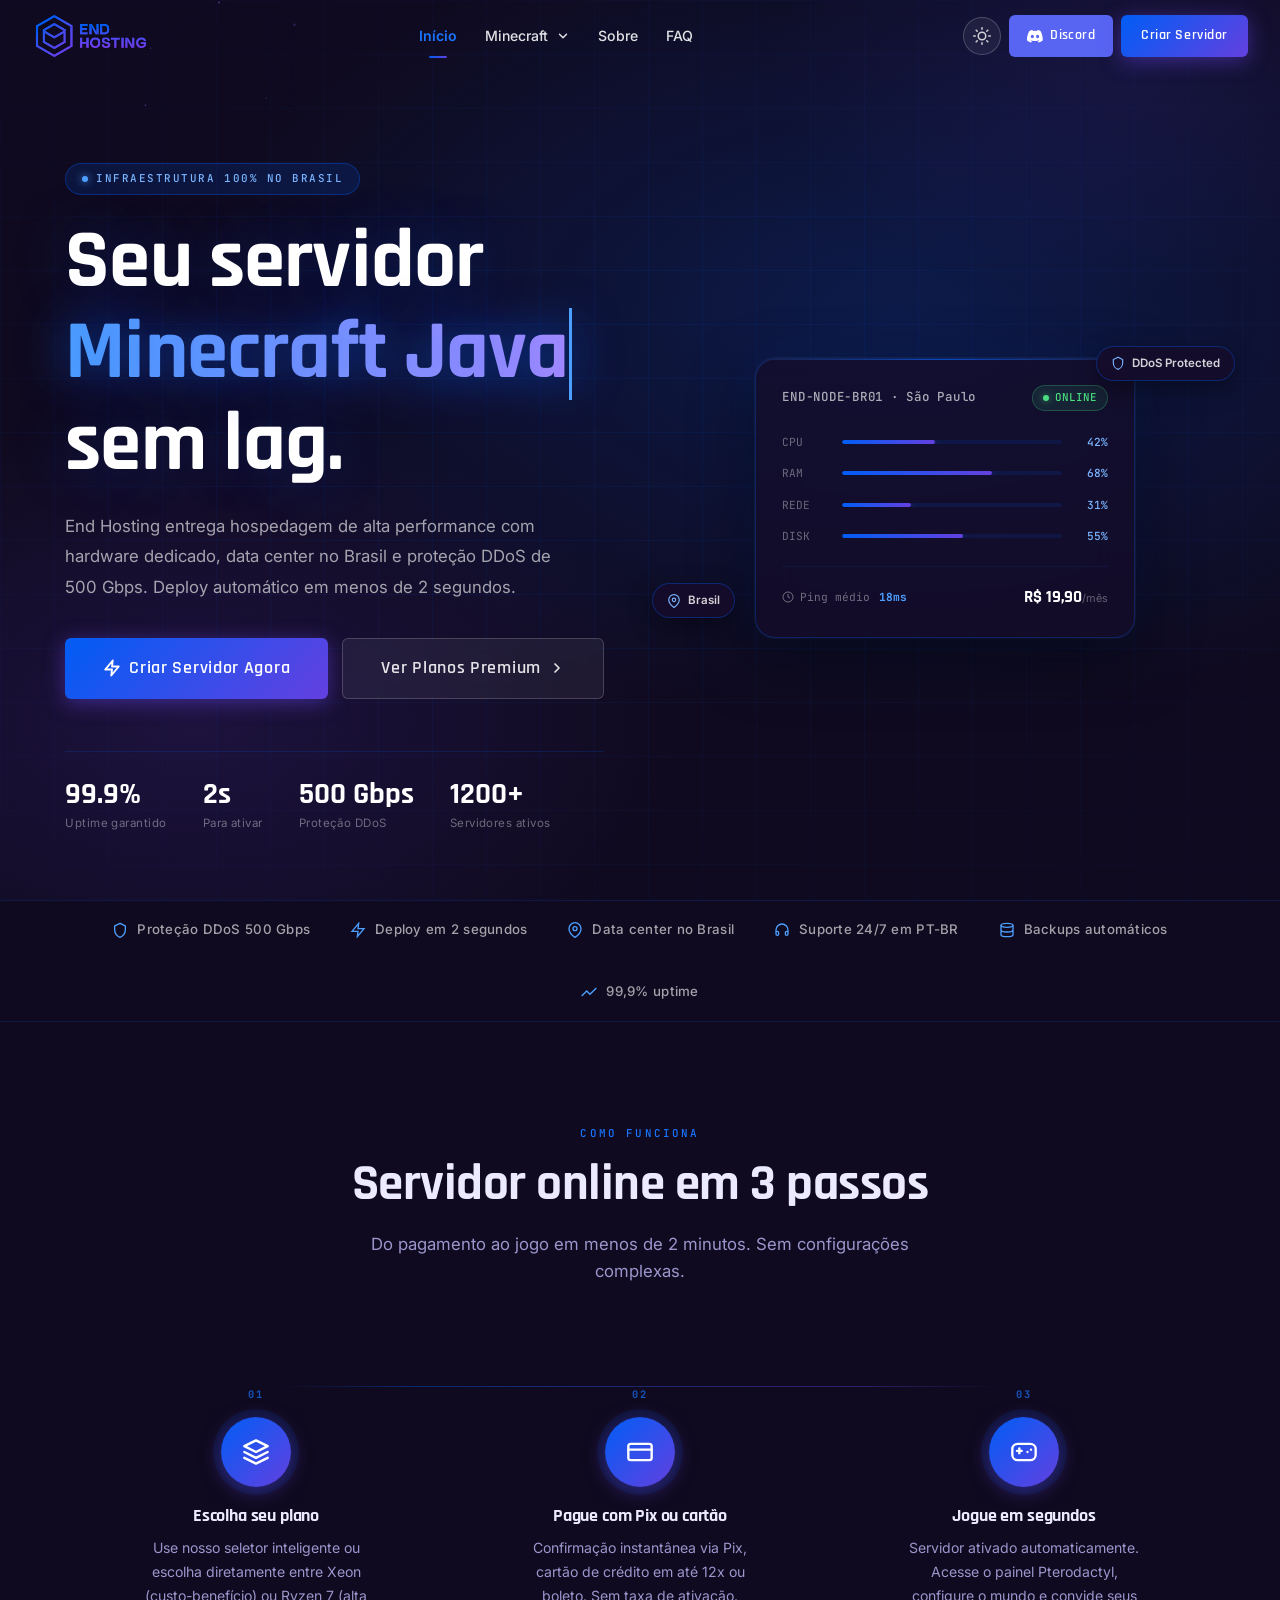
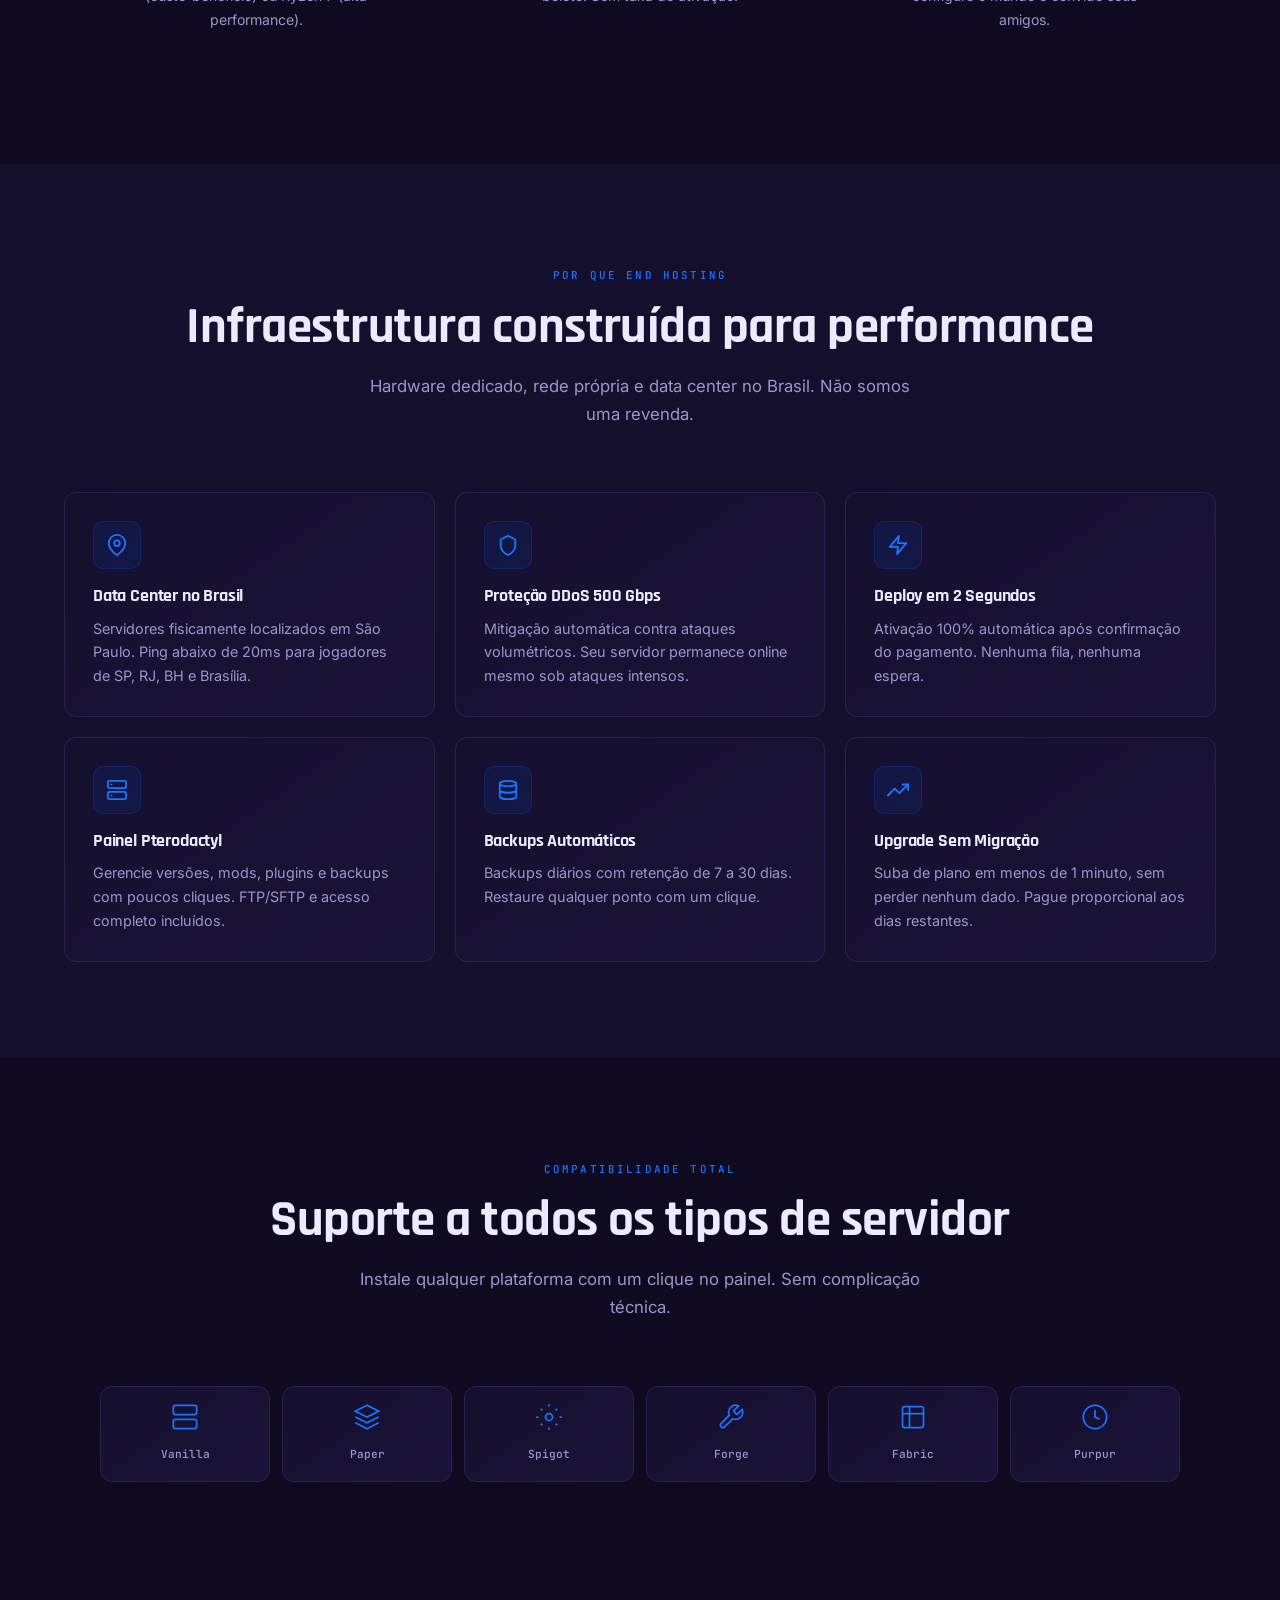
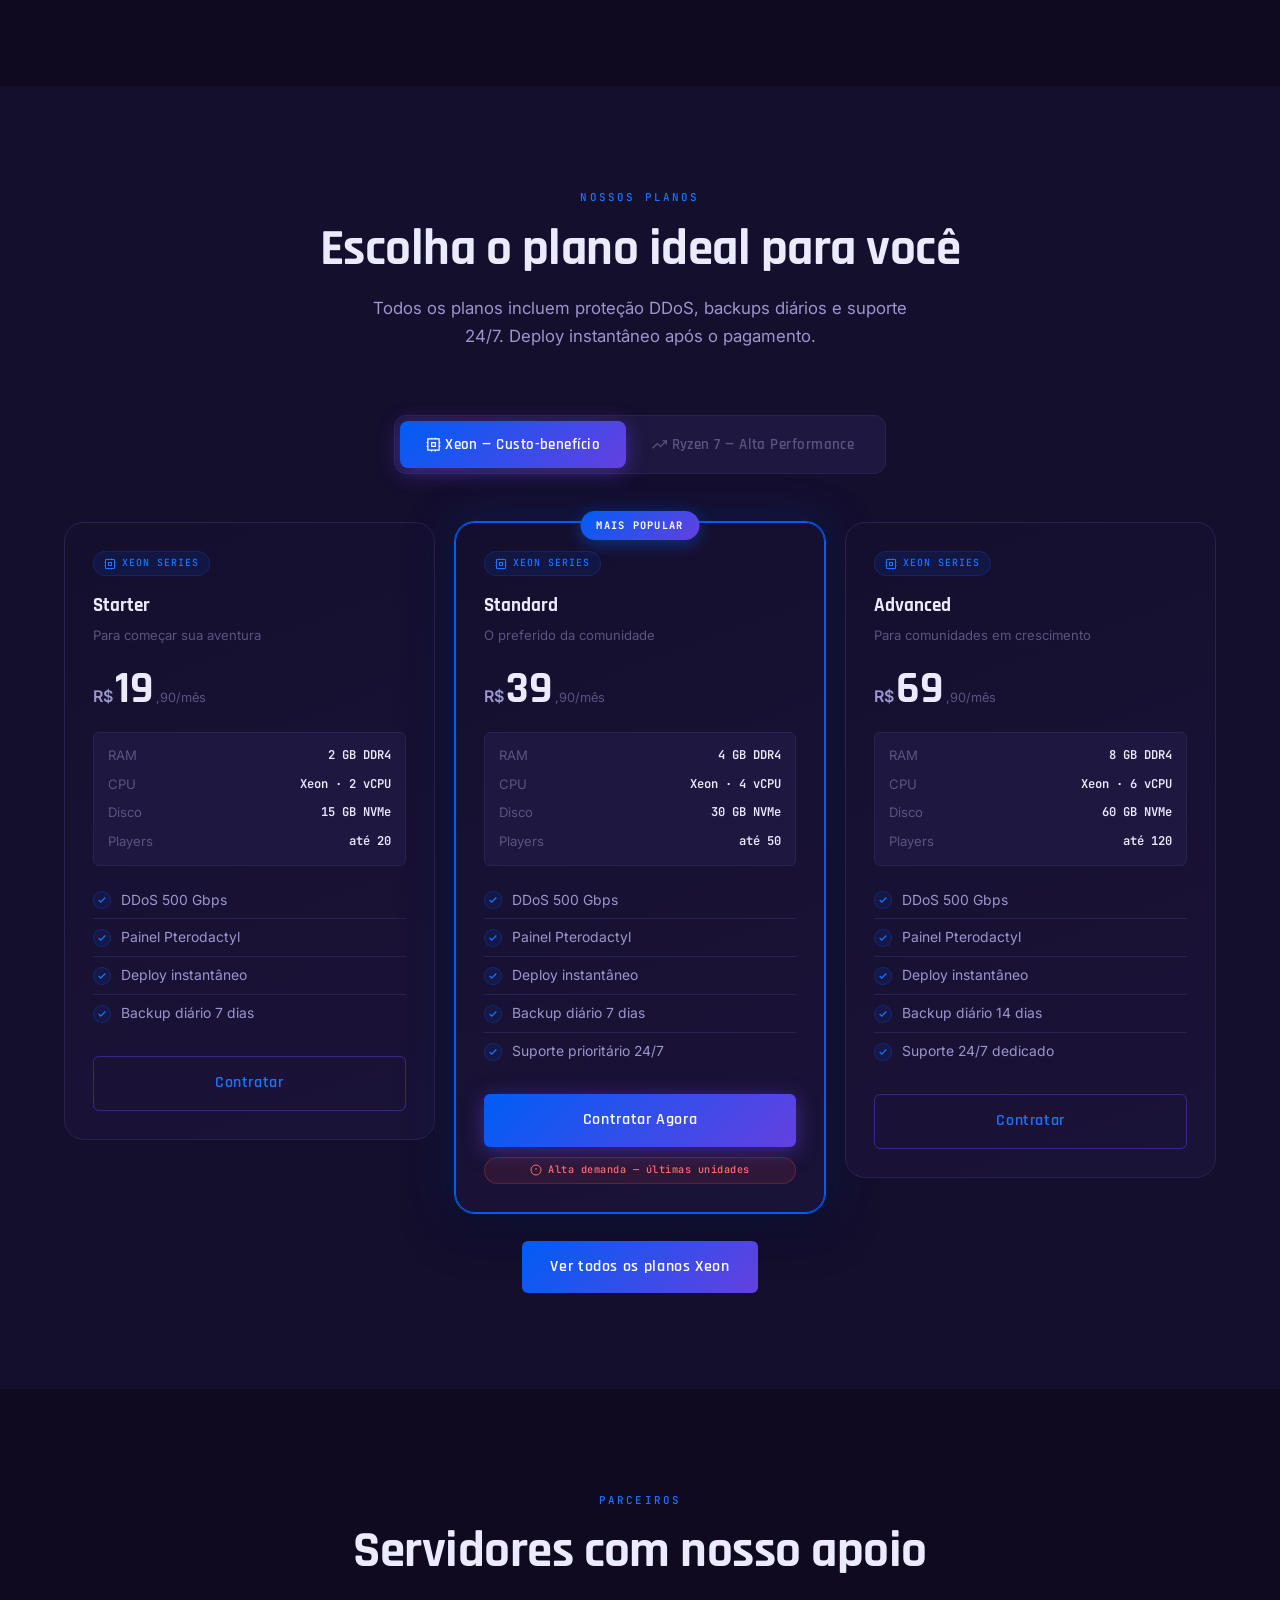
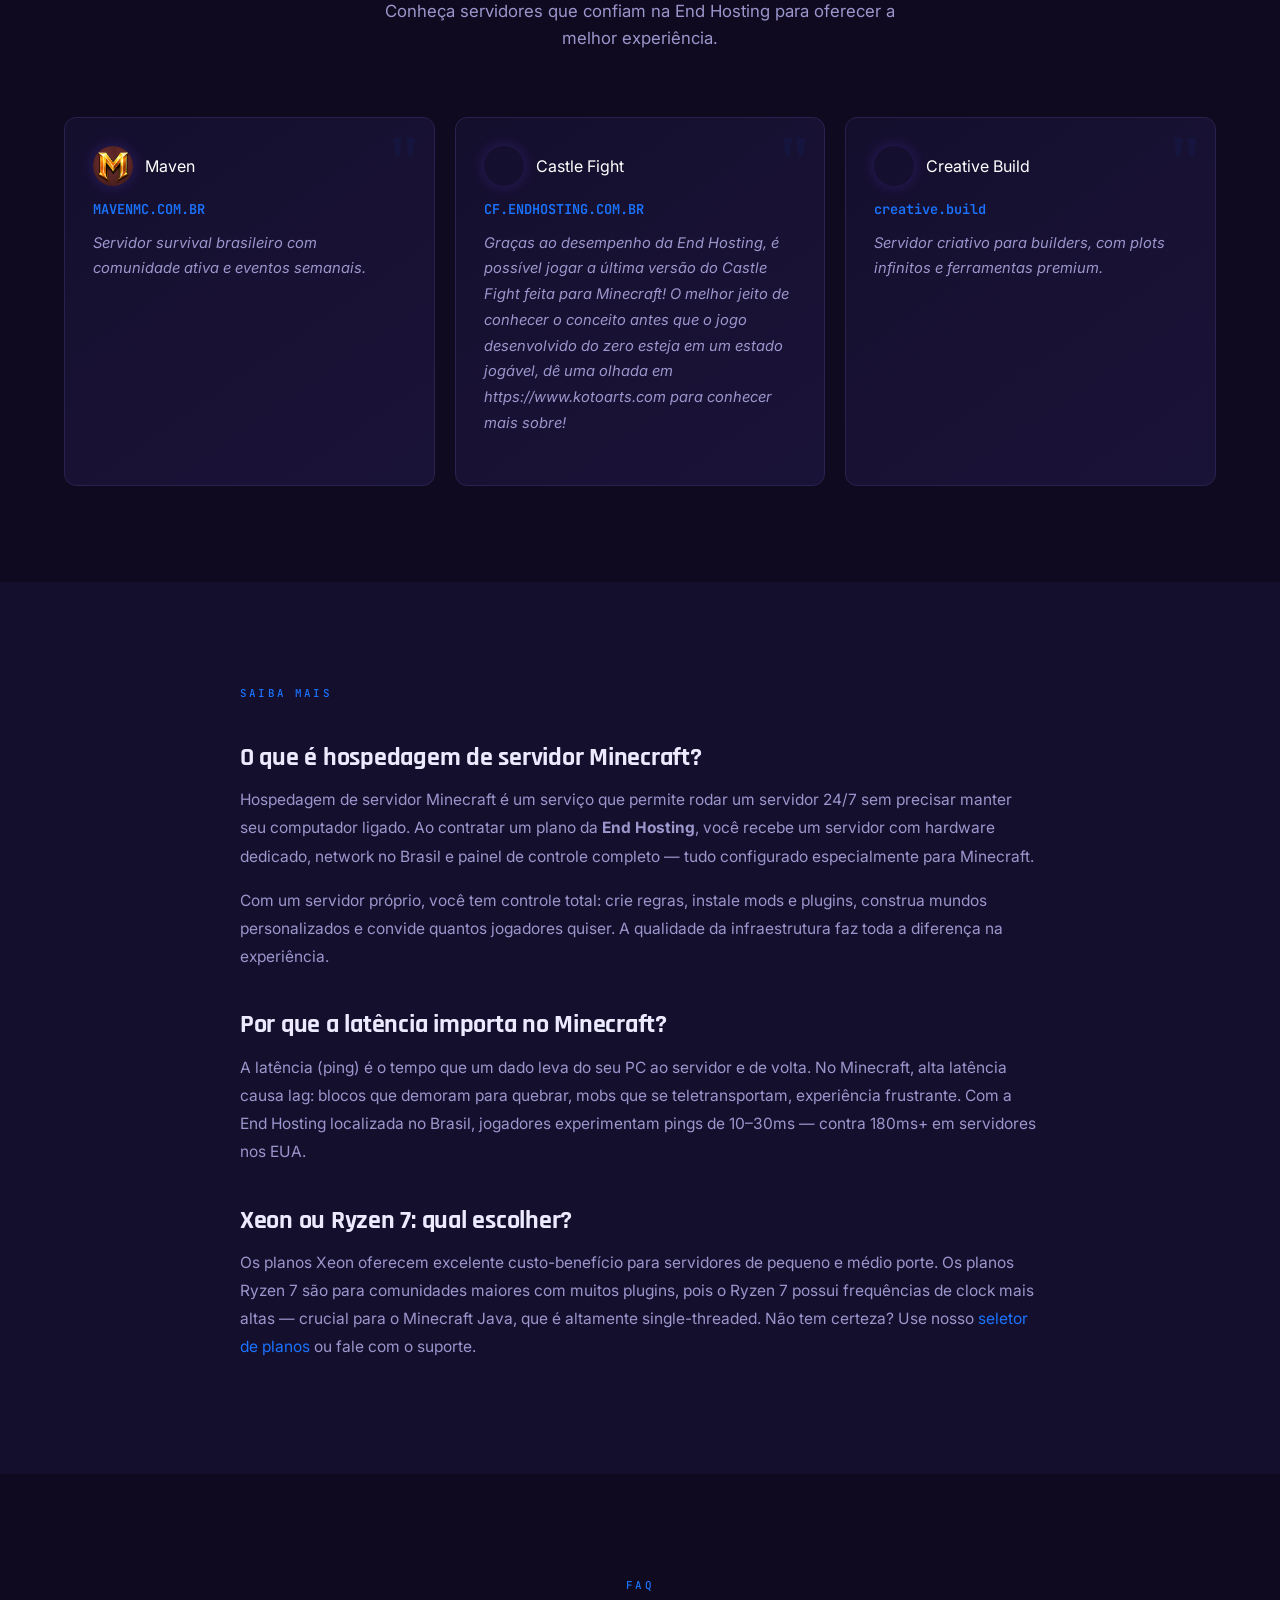
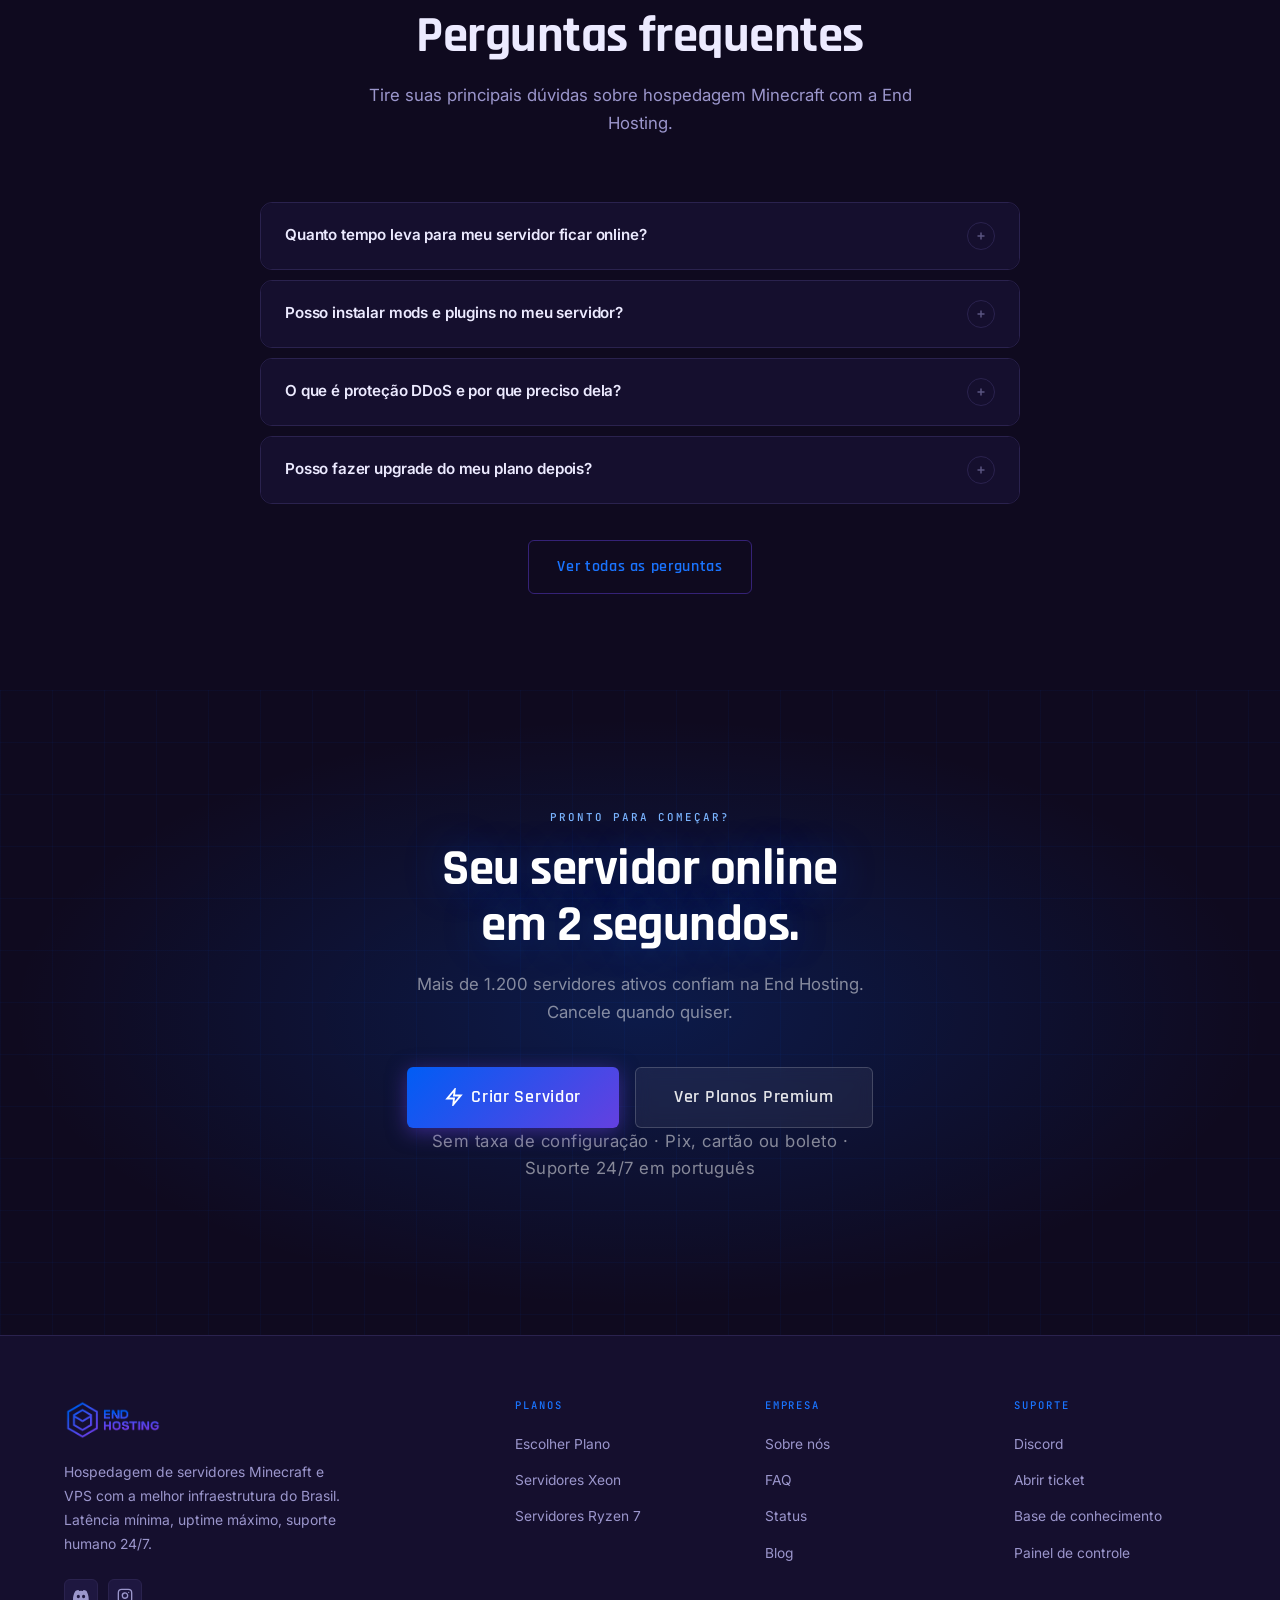
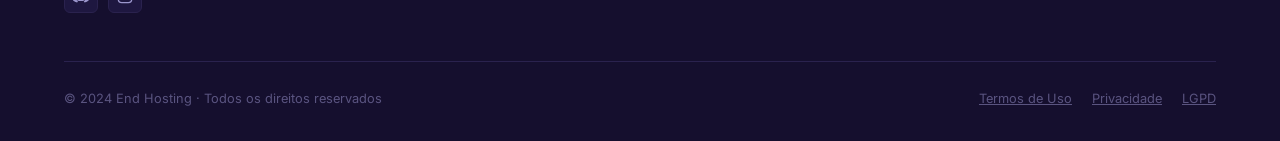
==== commit 874dca30: "Revert "Alterações de texto, planos e headers" This reverts commit 1d9887cc1ecde377ff66abcb6e1b218cc" ====
--- a/index.html
+++ b/index.html
@@ -4,11 +4,11 @@
   <meta charset="UTF-8"/>
   <meta name="theme-color" content="#0f0a1f"/>
   <meta name="viewport" content="width=device-width, initial-scale=1.0"/>
-  <title>End Hosting - Hospedagem de Servidores Minecraft no Brasil</title>
-  <meta name="description" content="End Hosting oferece hospedagem de servidores Minecraf de alta performance no Brasil. Baixa latência, proteção DDoS 500 Gbps, deploy em 30' segundos. Comece agora."/>
-  <meta name="keywords" content="hospedagem minecraft, servidor minecraft brasil, hosting minecraft, end hosting"/>
-  <meta property="og:title" content="End Hosting | Hospedagem Minecraft no Brasil"/>
-  <meta property="og:description" content="Infraestrutura premium para servidores Minecraft com baixa latência no Brasil."/>
+  <title>End Hosting — Hospedagem de Servidores Minecraft e VPS no Brasil</title>
+  <meta name="description" content="End Hosting oferece hospedagem de servidores Minecraft e VPS de alta performance no Brasil. Baixa latência, proteção DDoS 500 Gbps, deploy em 2 segundos. Comece agora."/>
+  <meta name="keywords" content="hospedagem minecraft, servidor minecraft brasil, VPS brasil, hosting minecraft, end hosting"/>
+  <meta property="og:title" content="End Hosting — Hospedagem Minecraft e VPS no Brasil"/>
+  <meta property="og:description" content="Infraestrutura premium para servidores Minecraft e VPS com baixa latência no Brasil."/>
   <meta property="og:type" content="website"/>
   <link rel="icon" href="assets/img/logo-end-hosting.png"/>
   <link rel="preconnect" href="https://fonts.googleapis.com"/>
@@ -20,7 +20,7 @@
     "@type": "Organization",
     "name": "End Hosting",
     "url": "https://endhosting.com.br",
-    "description": "Hospedagem de servidores Minecraft de alta performance no Brasil. Baixa latência, proteção DDoS 500 Gbps e deploy em 30 segundos.",
+    "description": "Hospedagem de servidores Minecraft e VPS de alta performance no Brasil. Baixa latência, proteção DDoS 500 Gbps e deploy em 2 segundos.",
     "foundingDate": "2020",
     "areaServed": "BR",
     "contactPoint": {
@@ -127,7 +127,7 @@
   <!-- ════════════════════════════════════════
        HERO
   ════════════════════════════════════════ -->
-  <section class="hero" aria-label="End Hosting | Hospedagem de alta performance">
+  <section class="hero" aria-label="End Hosting — Hospedagem de alta performance">
     <canvas class="hero-canvas" id="hero-canvas" aria-hidden="true"></canvas>
     <div class="hero-grid" aria-hidden="true"></div>
 
@@ -141,11 +141,12 @@
 
         <h1>
           Seu servidor<br>
-          <span class="line-accent" id="typewriter">Sem Lag</span><br>
+          <span class="line-accent" id="typewriter">Minecraft Java</span><br>
+          sem lag.
         </h1>
 
         <p class="hero-desc">
-          End Hosting entrega hospedagem de alta performance com hardware dedicado, data center no Brasil e proteção DDoS de 500&nbsp;Gbps. Deploy automático em menos de 30&nbsp;segundos.
+          End Hosting entrega hospedagem de alta performance com hardware dedicado, data center no Brasil e proteção DDoS de 500&nbsp;Gbps. Deploy automático em menos de 2&nbsp;segundos.
         </p>
 
         <div class="hero-actions">
@@ -161,11 +162,11 @@
 
         <div class="hero-stats">
           <div class="hero-stat">
-            <div class="hero-stat-value"><span data-count="99" data-suffix="%">0%</span></div>
+            <div class="hero-stat-value"><span data-count="99.9" data-suffix="%">0%</span></div>
             <div class="hero-stat-label">Uptime garantido</div>
           </div>
           <div class="hero-stat">
-            <div class="hero-stat-value"><span data-count="30" data-suffix="s">&lt;2s</span></div>
+            <div class="hero-stat-value"><span data-count="2" data-suffix="s">&lt;2s</span></div>
             <div class="hero-stat-label">Para ativar</div>
           </div>
           <div class="hero-stat">
@@ -173,7 +174,7 @@
             <div class="hero-stat-label">Proteção DDoS</div>
           </div>
           <div class="hero-stat">
-            <div class="hero-stat-value"><span data-count="150" data-suffix="+">0+</span></div>
+            <div class="hero-stat-value"><span data-count="1200" data-suffix="+">0+</span></div>
             <div class="hero-stat-label">Servidores ativos</div>
           </div>
         </div>
@@ -183,7 +184,7 @@
       <div class="hero-visual" aria-hidden="true">
         <div class="server-widget">
           <div class="widget-head">
-            <span class="widget-title">END-BR01</span>
+            <span class="widget-title">END-NODE-BR01 · São Paulo</span>
             <div class="widget-status">
               <span class="status-dot"></span> ONLINE
             </div>
@@ -241,7 +242,7 @@
         </li>
         <li class="trust-item">
           <svg width="16" height="16" viewBox="0 0 24 24" fill="none" stroke="currentColor" stroke-width="2"><polygon points="13 2 3 14 12 14 11 22 21 10 12 10 13 2"/></svg>
-          Deploy em 30 segundos
+          Deploy em 2 segundos
         </li>
         <li class="trust-item">
           <svg width="16" height="16" viewBox="0 0 24 24" fill="none" stroke="currentColor" stroke-width="2"><path d="M21 10c0 7-9 13-9 13s-9-6-9-13a9 9 0 0 1 18 0z"/><circle cx="12" cy="10" r="3"/></svg>
@@ -251,13 +252,13 @@
           <svg width="16" height="16" viewBox="0 0 24 24" fill="none" stroke="currentColor" stroke-width="2"><path d="M3 18v-6a9 9 0 0 1 18 0v6M3 18a2 2 0 1 0 4 0v-2a2 2 0 1 0-4 0v2zm14-2a2 2 0 1 1 4 0v2a2 2 0 1 1-4 0v-2z"/></svg>
           Suporte 24/7 em PT-BR
         </li>
-        <!--<li class="trust-item">
+        <li class="trust-item">
           <svg width="16" height="16" viewBox="0 0 24 24" fill="none" stroke="currentColor" stroke-width="2"><ellipse cx="12" cy="5" rx="9" ry="3"/><path d="M3 5v14c0 1.7 4 3 9 3s9-1.3 9-3V5M3 12c0 1.7 4 3 9 3s9-1.3 9-3"/></svg>
           Backups automáticos
-        </li>-->
+        </li>
         <li class="trust-item">
           <svg width="16" height="16" viewBox="0 0 24 24" fill="none" stroke="currentColor" stroke-width="2"><polyline points="23 6 13.5 15.5 8.5 10.5 1 18"/></svg>
-          99% uptime
+          99,9% uptime
         </li>
       </ul>
     </div>
@@ -271,7 +272,7 @@
       <div class="section-header fade-up">
         <span class="label">Como funciona</span>
         <h2 id="how-heading">Servidor online em 3 passos</h2>
-        <p>Do pagamento ao jogo em menos de 30 segundos. Sem configurações complexas.</p>
+        <p>Do pagamento ao jogo em menos de 2 minutos. Sem configurações complexas.</p>
       </div>
 
       <div class="steps-grid stagger">
@@ -289,7 +290,7 @@
             <svg width="28" height="28" viewBox="0 0 24 24" fill="none" stroke="currentColor" stroke-width="2" stroke-linecap="round" stroke-linejoin="round"><rect x="2" y="5" width="20" height="14" rx="2"/><line x1="2" y1="10" x2="22" y2="10"/></svg>
           </div>
           <h3>Pague com Pix ou cartão</h3>
-          <p>Confirmação instantânea via Pix, cartão de crédito ou boleto. Sem taxa de ativação.</p>
+          <p>Confirmação instantânea via Pix, cartão de crédito em até 12x ou boleto. Sem taxa de ativação.</p>
         </div>
         <div class="step-card">
           <div class="step-num">03</div>
@@ -320,7 +321,7 @@
             <svg width="22" height="22" viewBox="0 0 24 24" fill="none" stroke="currentColor" stroke-width="2" stroke-linecap="round" stroke-linejoin="round"><path d="M21 10c0 7-9 13-9 13s-9-6-9-13a9 9 0 0 1 18 0z"/><circle cx="12" cy="10" r="3"/></svg>
           </div>
           <h3>Data Center no Brasil</h3>
-          <p>Servidores fisicamente localizados no Rio Grande do Sul. Ping abaixo de 30ms para jogadores de SP, RJ, MG e Brasília.</p>
+          <p>Servidores fisicamente localizados em São Paulo. Ping abaixo de 20ms para jogadores de SP, RJ, BH e Brasília.</p>
         </div>
         <div class="feature-card">
           <div class="feature-icon">
@@ -333,7 +334,7 @@
           <div class="feature-icon">
             <svg width="22" height="22" viewBox="0 0 24 24" fill="none" stroke="currentColor" stroke-width="2" stroke-linecap="round" stroke-linejoin="round"><polygon points="13 2 3 14 12 14 11 22 21 10 12 10 13 2"/></svg>
           </div>
-          <h3>Deploy em 30 Segundos</h3>
+          <h3>Deploy em 2 Segundos</h3>
           <p>Ativação 100% automática após confirmação do pagamento. Nenhuma fila, nenhuma espera.</p>
         </div>
         <div class="feature-card">
@@ -345,10 +346,10 @@
         </div>
         <div class="feature-card">
           <div class="feature-icon">
-            <svg width="22" height="22" viewBox="0 0 24 24" fill="none" stroke="currentColor" stroke-width="2" stroke-linecap="round" stroke-linejoin="round"><path d="M12 1v22M17 5H9.5a3.5 3.5 0 0 0 0 7h5a3.5 3.5 0 0 1 0 7H6"/></svg>
-          </div>
-          <h3>Preço Imbatível</h3>
-          <p>Os melhores preços do mercado sem comprometer a qualidade e performance do seu servidor.</p>
+            <svg width="22" height="22" viewBox="0 0 24 24" fill="none" stroke="currentColor" stroke-width="2" stroke-linecap="round" stroke-linejoin="round"><ellipse cx="12" cy="5" rx="9" ry="3"/><path d="M3 5v14c0 1.7 4 3 9 3s9-1.3 9-3V5M3 12c0 1.7 4 3 9 3s9-1.3 9-3"/></svg>
+          </div>
+          <h3>Backups Automáticos</h3>
+          <p>Backups diários com retenção de 7 a 30 dias. Restaure qualquer ponto com um clique.</p>
         </div>
         <div class="feature-card">
           <div class="feature-icon">
@@ -412,9 +413,13 @@
           <svg width="28" height="28" viewBox="0 0 24 24" fill="none" stroke="currentColor" stroke-width="1.5"><path d="M12 22s8-4 8-10V5l-8-3-8 3v7c0 6 8 10 8 10z"/></svg>
           <span>NeoForge</span>
         </div>
+        <div class="compat-card">
+          <svg width="28" height="28" viewBox="0 0 24 24" fill="none" stroke="currentColor" stroke-width="1.5"><polyline points="16 18 22 12 16 6"/><polyline points="8 6 2 12 8 18"/></svg>
+          <span>Waterfall</span>
+        </div>
         <div class="compat-card compat-more">
           <svg width="22" height="22" viewBox="0 0 24 24" fill="none" stroke="currentColor" stroke-width="2"><circle cx="12" cy="12" r="10"/><line x1="12" y1="8" x2="12" y2="16"/><line x1="8" y1="12" x2="16" y2="12"/></svg>
-          <span>E Mais</span>
+          <span>Mais opções</span>
         </div>
       </div>
     </div>
@@ -434,11 +439,11 @@
       <div class="plan-switcher fade-up">
         <button class="plan-tab active" data-target="xeon">
           <svg width="15" height="15" viewBox="0 0 24 24" fill="none" stroke="currentColor" stroke-width="2"><rect x="9" y="9" width="6" height="6"/><path d="M9 1v3M15 1v3M9 20v3M15 20v3M1 9h3M1 15h3M20 9h3M20 15h3M3 3l18 0 0 18H3z"/></svg>
-          Xeon - Custo-benefício
+          Xeon — Custo-benefício
         </button>
         <button class="plan-tab" data-target="ryzen">
           <svg width="15" height="15" viewBox="0 0 24 24" fill="none" stroke="currentColor" stroke-width="2"><polyline points="23 6 13.5 15.5 8.5 10.5 1 18"/><polyline points="17 6 23 6 23 12"/></svg>
-          Ryzen 7 - Alta Performance
+          Ryzen 7 — Alta Performance
         </button>
       </div>
 
@@ -490,7 +495,7 @@
             <a href="planos-xeon.html" class="btn btn-primary btn-block">Contratar Agora</a>
             <div class="urgency">
               <svg width="12" height="12" viewBox="0 0 24 24" fill="none" stroke="currentColor" stroke-width="2"><circle cx="12" cy="12" r="10"/><line x1="12" y1="8" x2="12" y2="12"/><line x1="12" y1="16" x2="12.01" y2="16"/></svg>
-              Alta demanda - últimas unidades
+              Alta demanda — últimas unidades
             </div>
           </div>
 
@@ -623,10 +628,10 @@
         </div>
         <div class="testimonial-card">
           <div class="partner-header" style="display: flex; align-items: center; margin-bottom: 12px;">
-            <div class="t-avatar" style="background-image: url('assets\img\parceiro-redeestelar.png'); background-size: cover;"></div>
+            <div class="t-avatar" style="background-image: url('assets/img/partner3.jpg'); background-size: cover;"></div>
             <span class="partner-name" style="color: white; margin-left: 12px;">Creative Build</span>
           </div>
-          <div class="partner-ip">Rede Estelar</div>
+          <div class="partner-ip">creative.build</div>
           <p class="testimonial-text">Servidor criativo para builders, com plots infinitos e ferramentas premium.</p>
         </div>
       </div>
@@ -642,16 +647,16 @@
         <div class="fade-up">
           <span class="label">Saiba mais</span>
           <h2 id="content-heading">O que é hospedagem de servidor Minecraft?</h2>
-          <p>Hospedagem de servidor Minecraft é um serviço que permite rodar um servidor 24/7 sem precisar manter seu computador ligado. Ao contratar um plano da <strong>End Hosting</strong>, você recebe um servidor com hardware dedicado, network no Brasil e painel de controle completo, tudo configurado especialmente para Minecraft.</p>
+          <p>Hospedagem de servidor Minecraft é um serviço que permite rodar um servidor 24/7 sem precisar manter seu computador ligado. Ao contratar um plano da <strong>End Hosting</strong>, você recebe um servidor com hardware dedicado, network no Brasil e painel de controle completo — tudo configurado especialmente para Minecraft.</p>
           <p>Com um servidor próprio, você tem controle total: crie regras, instale mods e plugins, construa mundos personalizados e convide quantos jogadores quiser. A qualidade da infraestrutura faz toda a diferença na experiência.</p>
         </div>
         <div class="fade-up">
           <h2>Por que a latência importa no Minecraft?</h2>
-          <p>A latência (ping) é o tempo que um dado leva do seu PC ao servidor e de volta. No Minecraft, alta latência causa lag: blocos que demoram para quebrar, mobs que se teletransportam, experiência frustrante. Com a End Hosting localizada no Brasil, jogadores experimentam pings de 10–30ms, contra 180ms+ em servidores nos EUA.</p>
+          <p>A latência (ping) é o tempo que um dado leva do seu PC ao servidor e de volta. No Minecraft, alta latência causa lag: blocos que demoram para quebrar, mobs que se teletransportam, experiência frustrante. Com a End Hosting localizada no Brasil, jogadores experimentam pings de 10–30ms — contra 180ms+ em servidores nos EUA.</p>
         </div>
         <div class="fade-up">
           <h2>Xeon ou Ryzen 7: qual escolher?</h2>
-          <p>Os planos Xeon oferecem excelente custo-benefício para servidores de pequeno e médio porte. Os planos Ryzen 7 são para comunidades maiores com muitos plugins, pois o Ryzen 7 possui frequências de clock mais altas, crucial para o Minecraft Java, que é altamente single-threaded. Não tem certeza? Use nosso <a href="minecraft.html" style="color:var(--blue-light)">seletor de planos</a> ou fale com o suporte.</p>
+          <p>Os planos Xeon oferecem excelente custo-benefício para servidores de pequeno e médio porte. Os planos Ryzen 7 são para comunidades maiores com muitos plugins, pois o Ryzen 7 possui frequências de clock mais altas — crucial para o Minecraft Java, que é altamente single-threaded. Não tem certeza? Use nosso <a href="minecraft.html" style="color:var(--blue-light)">seletor de planos</a> ou fale com o suporte.</p>
         </div>
       </div>
     </div>
@@ -671,7 +676,7 @@
       <div class="faq-list fade-up">
         <div class="faq-item">
           <div class="faq-q"><h4>Quanto tempo leva para meu servidor ficar online?</h4><div class="faq-icon-wrap"><svg width="12" height="12" viewBox="0 0 24 24" fill="none" stroke="currentColor" stroke-width="3"><line x1="12" y1="5" x2="12" y2="19"/><line x1="5" y1="12" x2="19" y2="12"/></svg></div></div>
-          <div class="faq-a"><div class="faq-a-inner">Após a confirmação do pagamento, seu servidor é ativado automaticamente em menos de 30 segundos. Você receberá os dados de acesso por e-mail imediatamente. Pagamentos via Pix têm confirmação instantânea.</div></div>
+          <div class="faq-a"><div class="faq-a-inner">Após a confirmação do pagamento, seu servidor é ativado automaticamente em menos de 2 segundos. Você receberá os dados de acesso por e-mail imediatamente. Pagamentos via Pix têm confirmação instantânea.</div></div>
         </div>
         <div class="faq-item">
           <div class="faq-q"><h4>Posso instalar mods e plugins no meu servidor?</h4><div class="faq-icon-wrap"><svg width="12" height="12" viewBox="0 0 24 24" fill="none" stroke="currentColor" stroke-width="3"><line x1="12" y1="5" x2="12" y2="19"/><line x1="5" y1="12" x2="19" y2="12"/></svg></div></div>
@@ -699,8 +704,8 @@
   <section class="cta-section" aria-labelledby="cta-heading">
     <div class="container">
       <span class="label" style="color:#7ab4ff;letter-spacing:0.18em;">Pronto para começar?</span>
-      <h2 id="cta-heading">Seu servidor online<br>em 30 segundos.</h2>
-      <p>Mais de 150 servidores ativos confiam na End Hosting. Cancele quando quiser.</p>
+      <h2 id="cta-heading">Seu servidor online<br>em 2 segundos.</h2>
+      <p>Mais de 1.200 servidores ativos confiam na End Hosting. Cancele quando quiser.</p>
       <div class="cta-actions">
         <a href="minecraft.html"     class="btn btn-primary btn-lg">
           <svg width="18" height="18" viewBox="0 0 24 24" fill="none" stroke="currentColor" stroke-width="2.5"><polygon points="13 2 3 14 12 14 11 22 21 10 12 10 13 2"/></svg>
@@ -722,7 +727,7 @@
         <a href="index.html" class="nav-logo" style="display:inline-flex;" aria-label="End Hosting">
           <img src="assets/img/logo-end-hosting-horizontal.png" alt="End Hosting" style="height: 40px; width: auto;">
         </a>
-        <p>Hospedagem de servidores Minecraft com a melhor infraestrutura do Brasil. Latência mínima, uptime máximo, suporte humano 24/7.</p>
+        <p>Hospedagem de servidores Minecraft e VPS com a melhor infraestrutura do Brasil. Latência mínima, uptime máximo, suporte humano 24/7.</p>
         <div class="footer-socials">
           <a href="https://discord.com/invite/hheTQ8E33R" target="_blank" rel="noopener" class="footer-soc" aria-label="Discord">
             <svg width="16" height="16" viewBox="0 0 24 24" fill="currentColor"><path d="M20.3 4.4A19.2 19.2 0 0 0 15.6 3c-.2.4-.5 1-.7 1.4a17.8 17.8 0 0 0-5.8 0C8.9 4 8.5 3.4 8.3 3A19 19 0 0 0 3.7 4.4C.5 9.4-.3 14.2.1 18.9a19.4 19.4 0 0 0 6 3c.5-.7 1-1.4 1.3-2.2-.7-.3-1.4-.6-2-1l.5-.4c3.8 1.8 8 1.8 11.8 0l.5.4c-.7.4-1.3.8-2 1 .3.8.8 1.5 1.3 2.2 2.2-.7 4.3-1.8 6-3 .5-5.4-.9-10.1-3.2-14.5zM8 15.5c-1.3 0-2.3-1.2-2.3-2.6 0-1.4 1-2.6 2.3-2.6s2.3 1.1 2.3 2.6c0 1.4-1 2.6-2.3 2.6zm7.9 0c-1.3 0-2.3-1.2-2.3-2.6 0-1.4 1-2.6 2.3-2.6s2.3 1.1 2.3 2.6c0 1.4-1 2.6-2.3 2.6z"/></svg>
--- a/css/style.css
+++ b/css/style.css
@@ -711,6 +711,11 @@
   50%     { transform: translateY(-8px); }
 }
 
+@keyframes badge-float {
+  0%,100% { transform: translateX(-50%) translateY(0); }
+  50%     { transform: translateX(-50%) translateY(-6px); }
+}
+
 /* ============================================================
    SECTION HEADERS
    ============================================================ */
@@ -832,15 +837,15 @@
    PLAN CARDS
    ============================================================ */
 .plans-grid {
-  display: grid; grid-template-columns: repeat(auto-fit, minmax(320px, 1fr));
-  gap: 24px; align-items: start;
+  display: grid; grid-template-columns: repeat(auto-fit, minmax(268px, 1fr));
+  gap: 20px; align-items: start;
 }
 
 .plan-card {
   background: var(--bg-surface);
   border: 1px solid var(--border);
   border-radius: var(--r-lg);
-  padding: 32px;
+  padding: 28px;
   position: relative; overflow: visible;
   transition: border-color var(--t), transform var(--t), box-shadow var(--t);
   background: linear-gradient(160deg, var(--bg-surface) 0%, var(--bg-card) 100%);
@@ -852,22 +857,19 @@
   transform: scale(1.04);
   box-shadow: 0 0 0 1px var(--blue), 0 0 48px rgba(0,93,245,0.22), var(--shadow-lg);
 }
-.plan-card.featured::after {
-  content: '';
-  position: absolute; top: 0; left: 0; right: 0; height: 2px;
+.plan-card.featured:hover { transform: scale(1.04) translateY(-4px); }
+
+.plan-badge {
+  position: absolute; top: -12px; left: 50%; transform: translateX(-50%);
   background: var(--grad);
-  box-shadow: 0 0 16px rgba(0,93,245,0.50);
-}
-.plan-card.featured:hover { transform: scale(1.04) translateY(-4px); }
-
-.plan-badge {
-  position: absolute; top: -14px; left: 50%; transform: translateX(-50%);
-  background: var(--grad);
-  color: #fff; padding: 5px 18px; border-radius: var(--r-full);
+  color: #fff; padding: 6px 16px; border-radius: var(--r-full);
   font-family: 'JetBrains Mono', monospace;
-  font-size: 0.64rem; font-weight: 700; letter-spacing: 0.12em; text-transform: uppercase;
+  font-size: 0.65rem; font-weight: 700; letter-spacing: 0.12em; text-transform: uppercase;
   white-space: nowrap;
-  box-shadow: var(--glow-btn);
+  box-shadow: 0 4px 16px rgba(0,93,245,0.45);
+  z-index: 10;
+  pointer-events: none;
+  animation: badge-float 2.4s ease-in-out infinite;
 }
 
 .plan-type {
